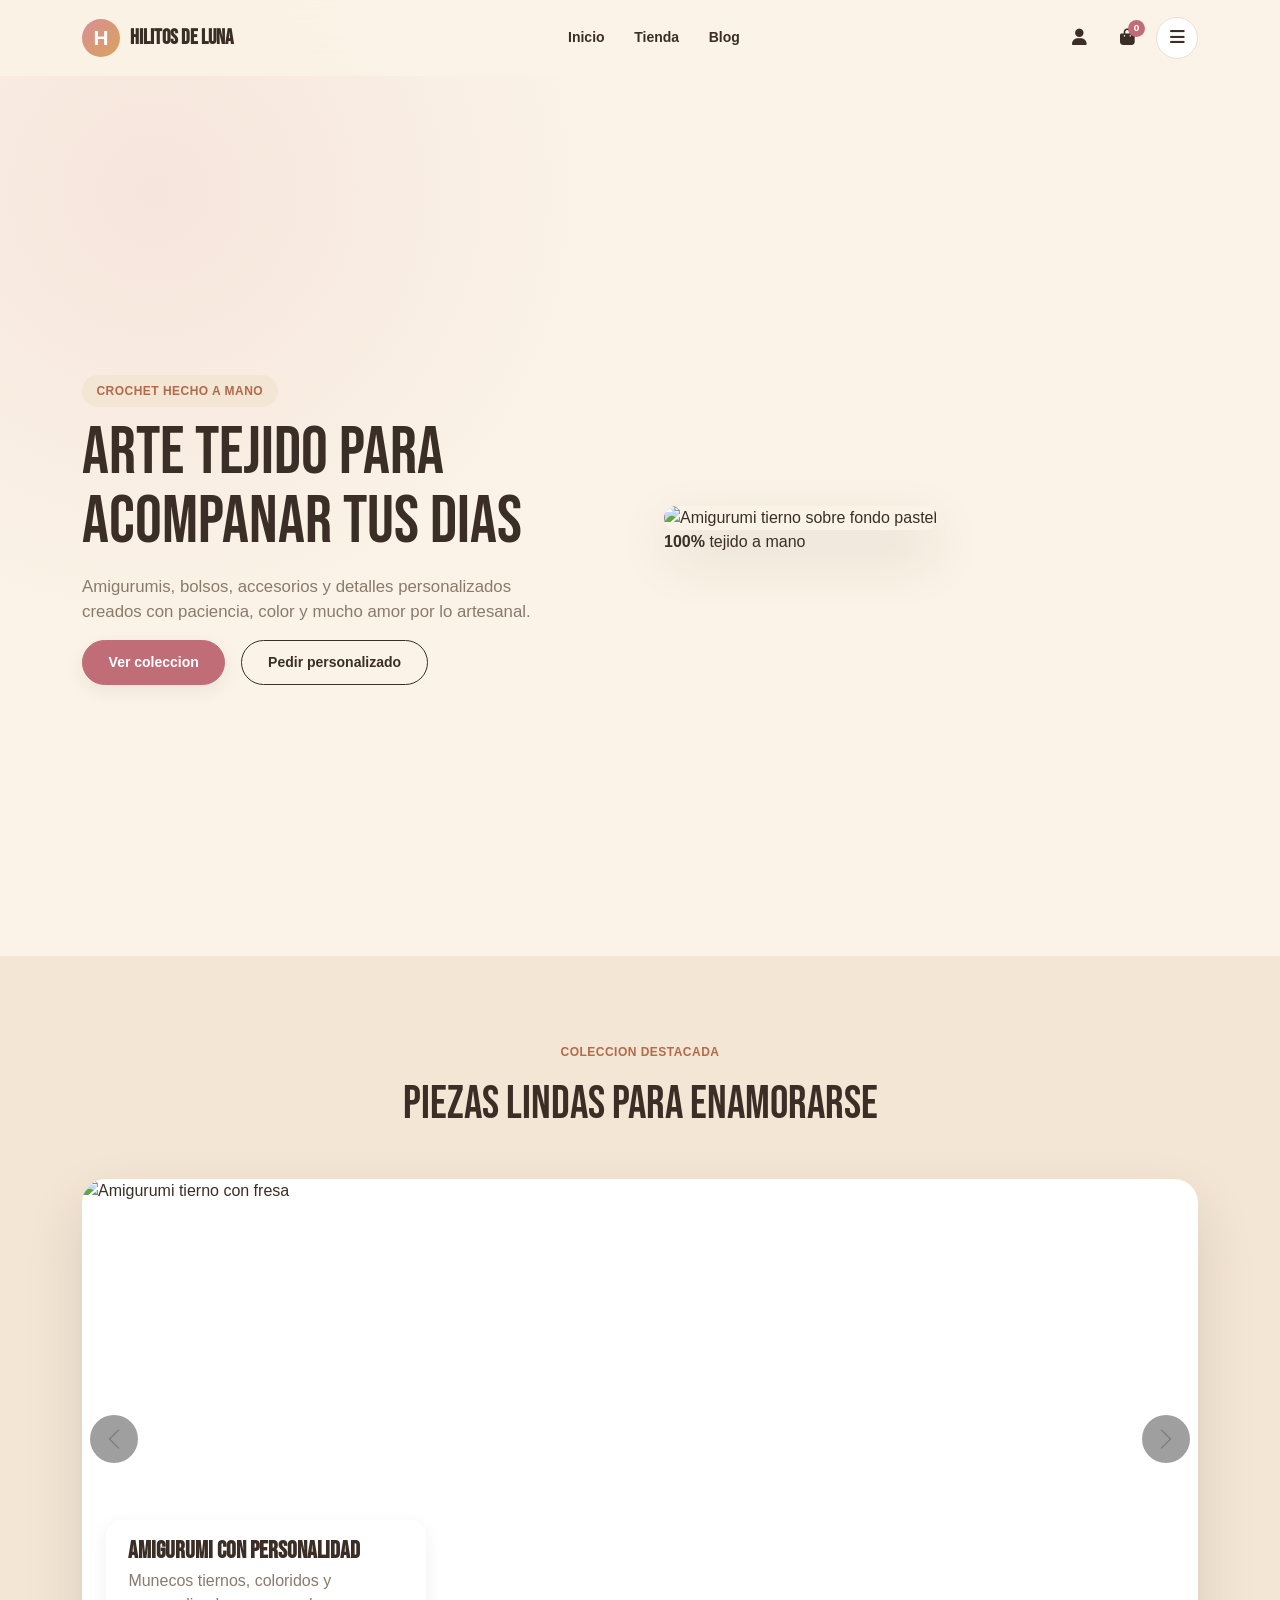
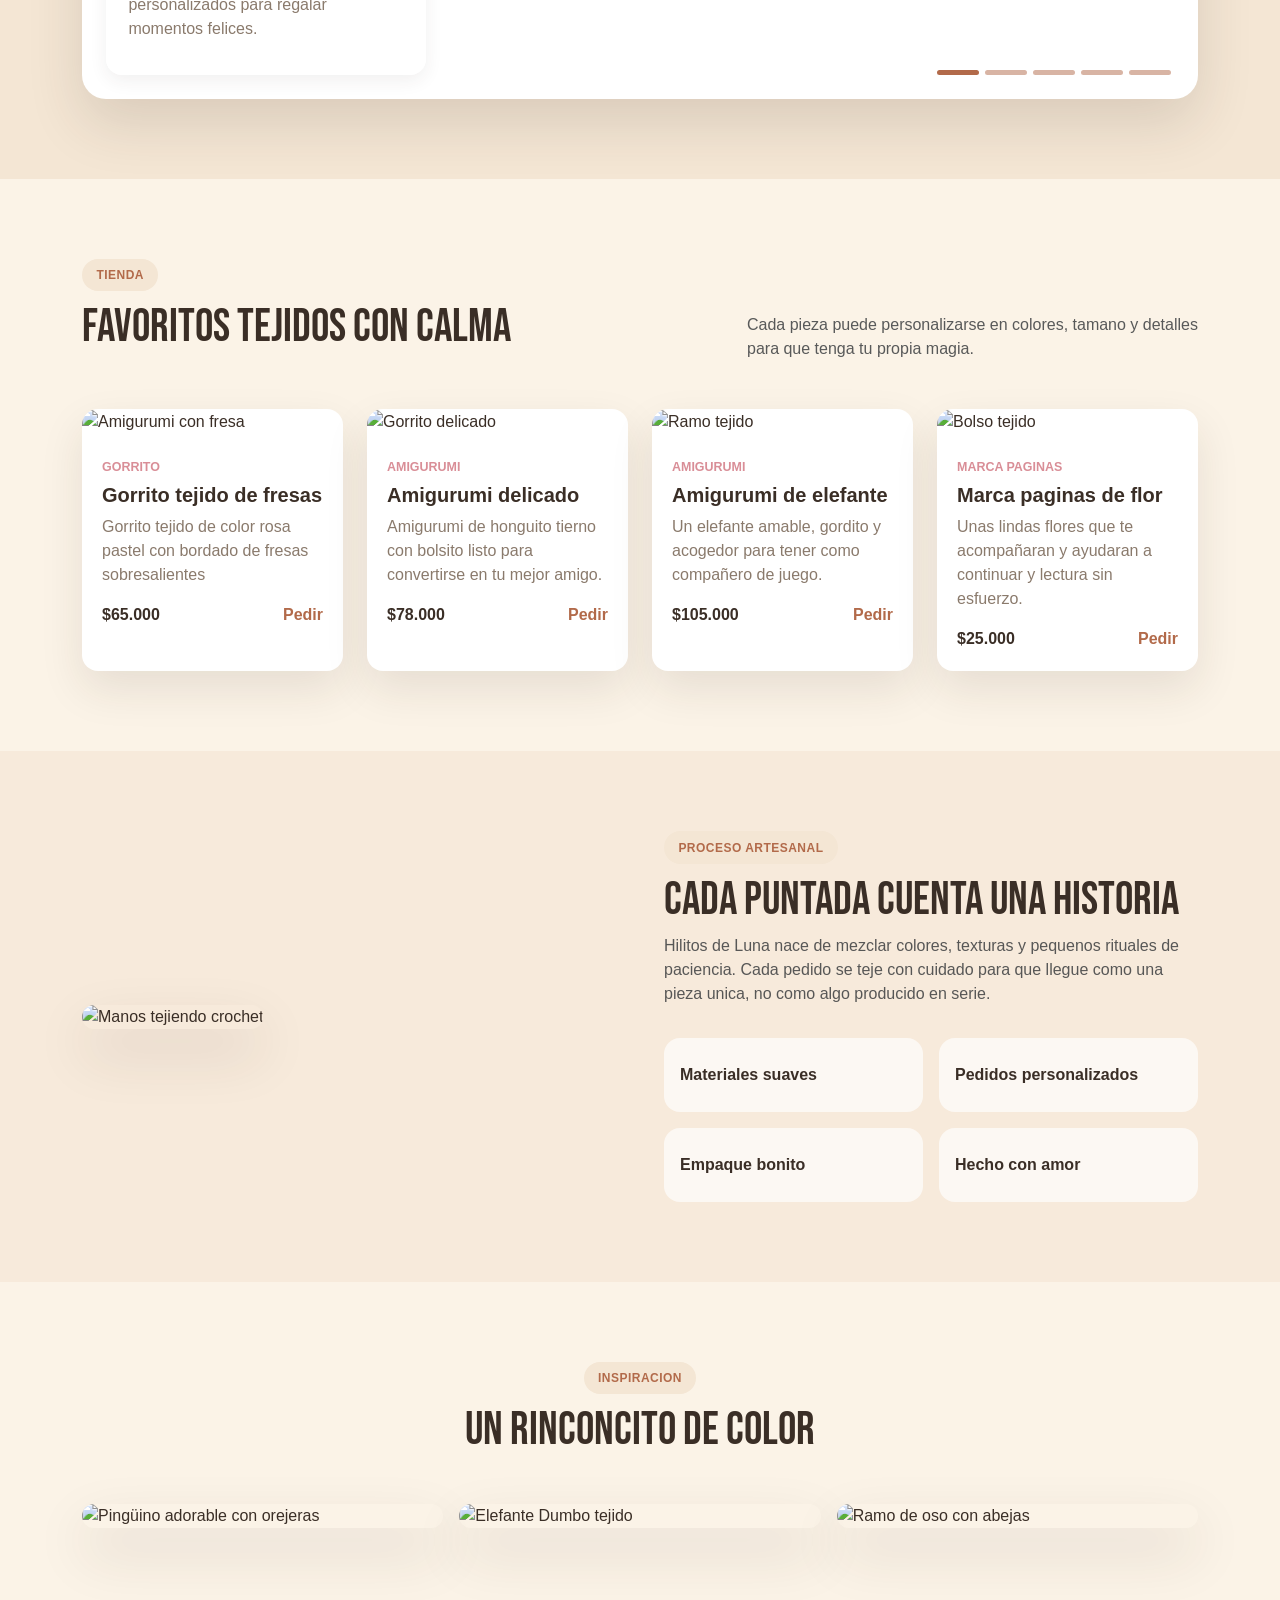
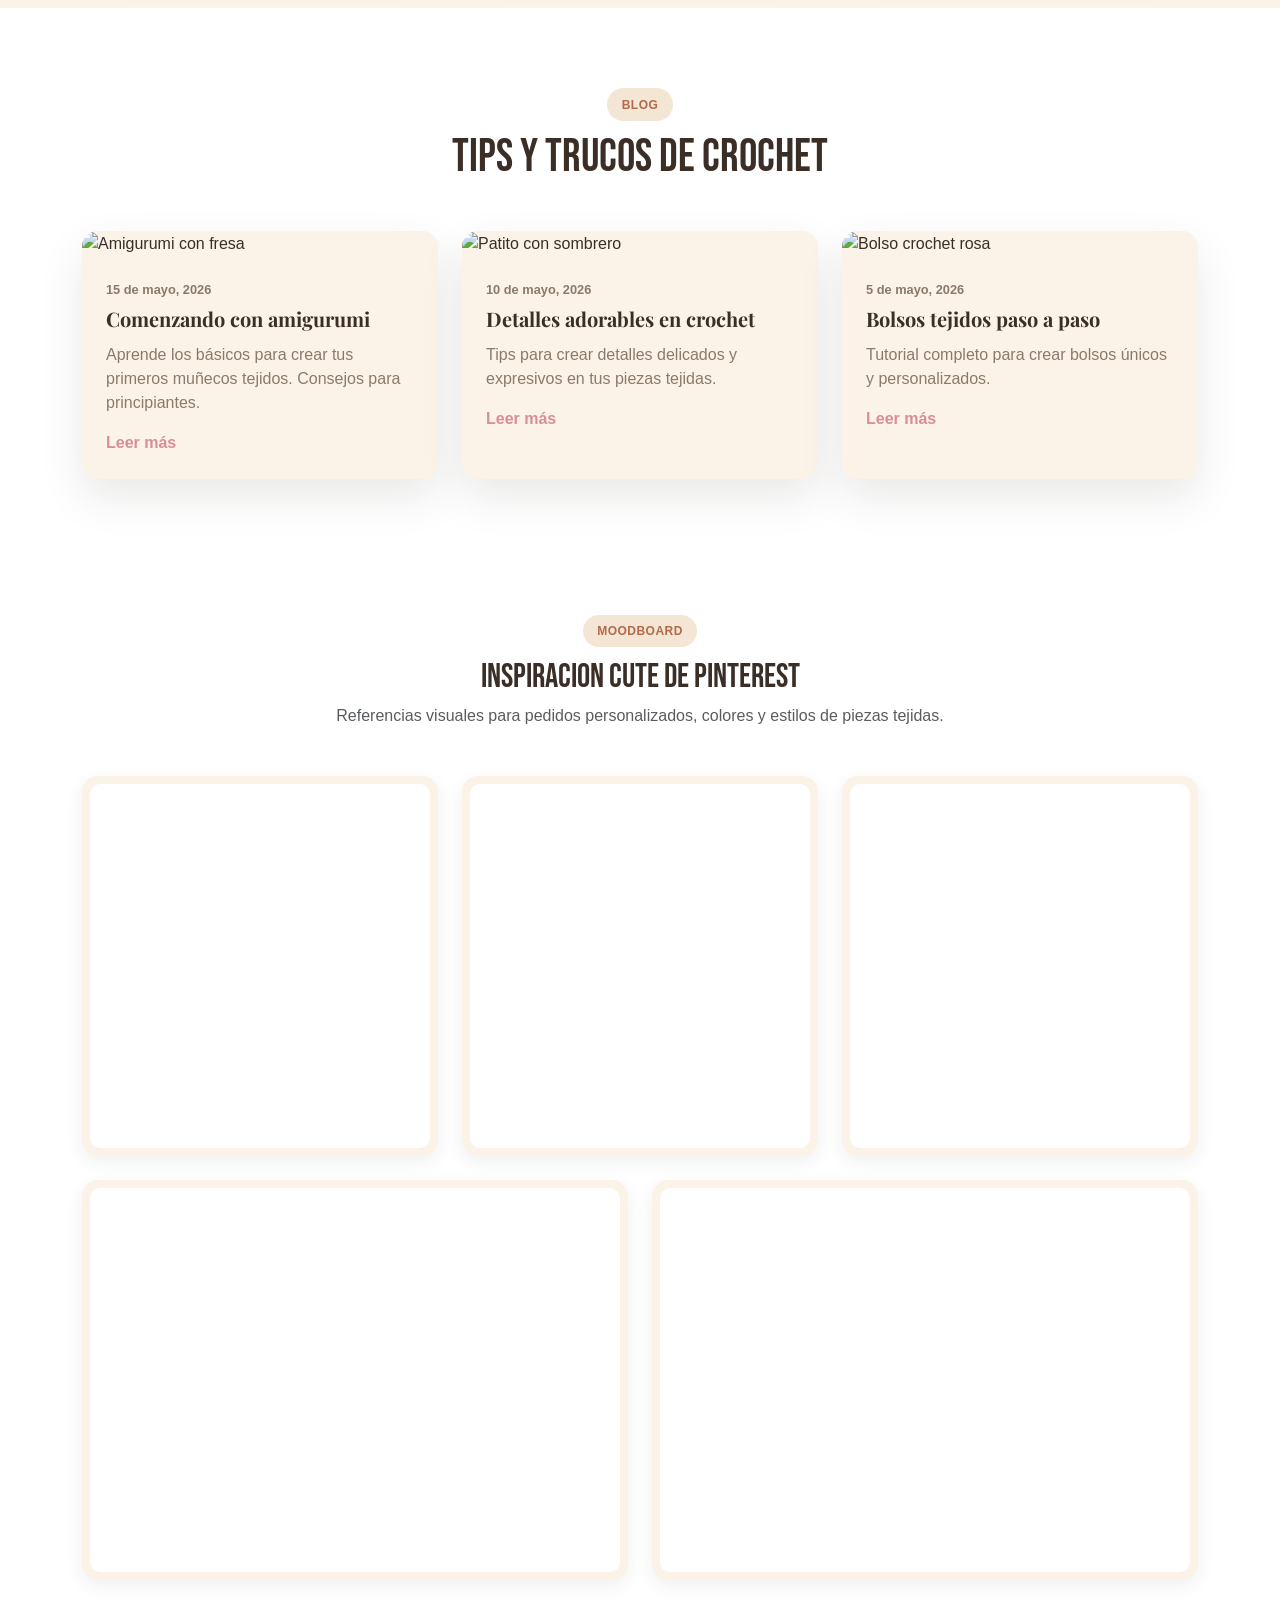
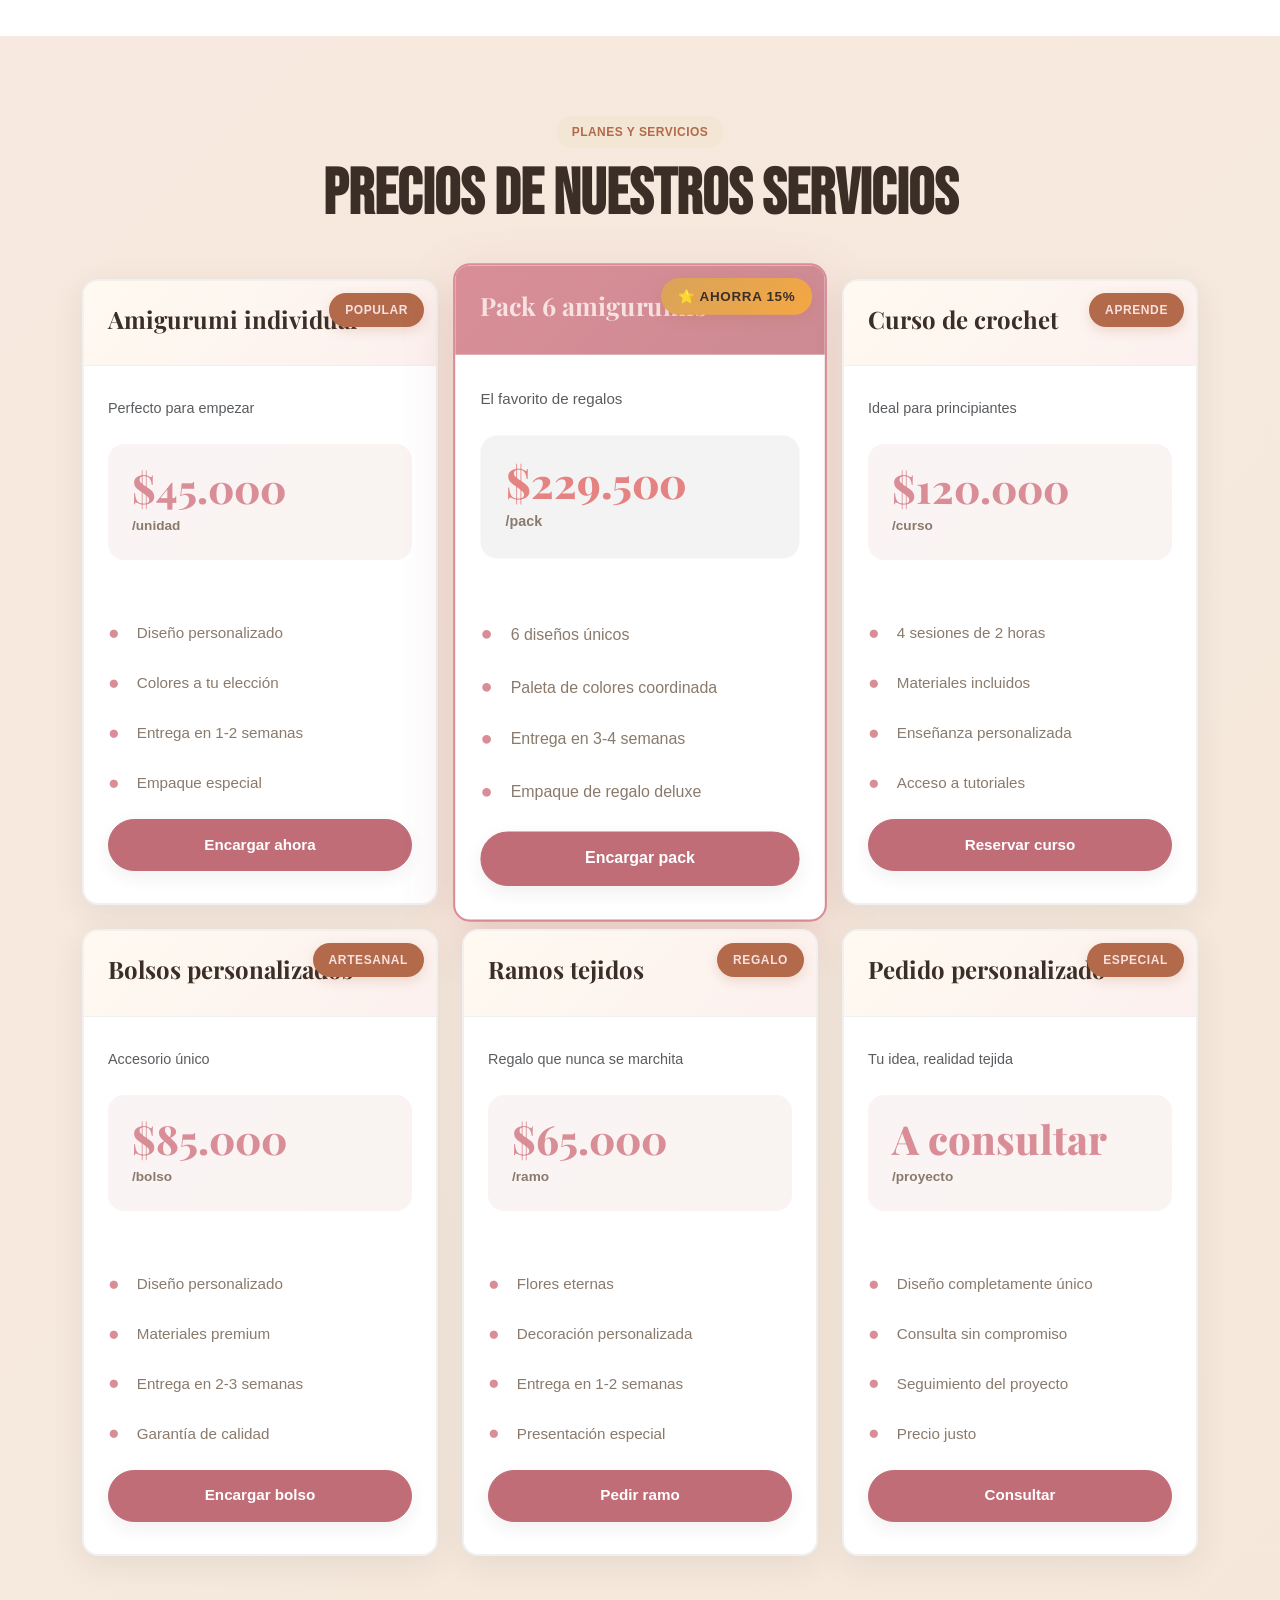
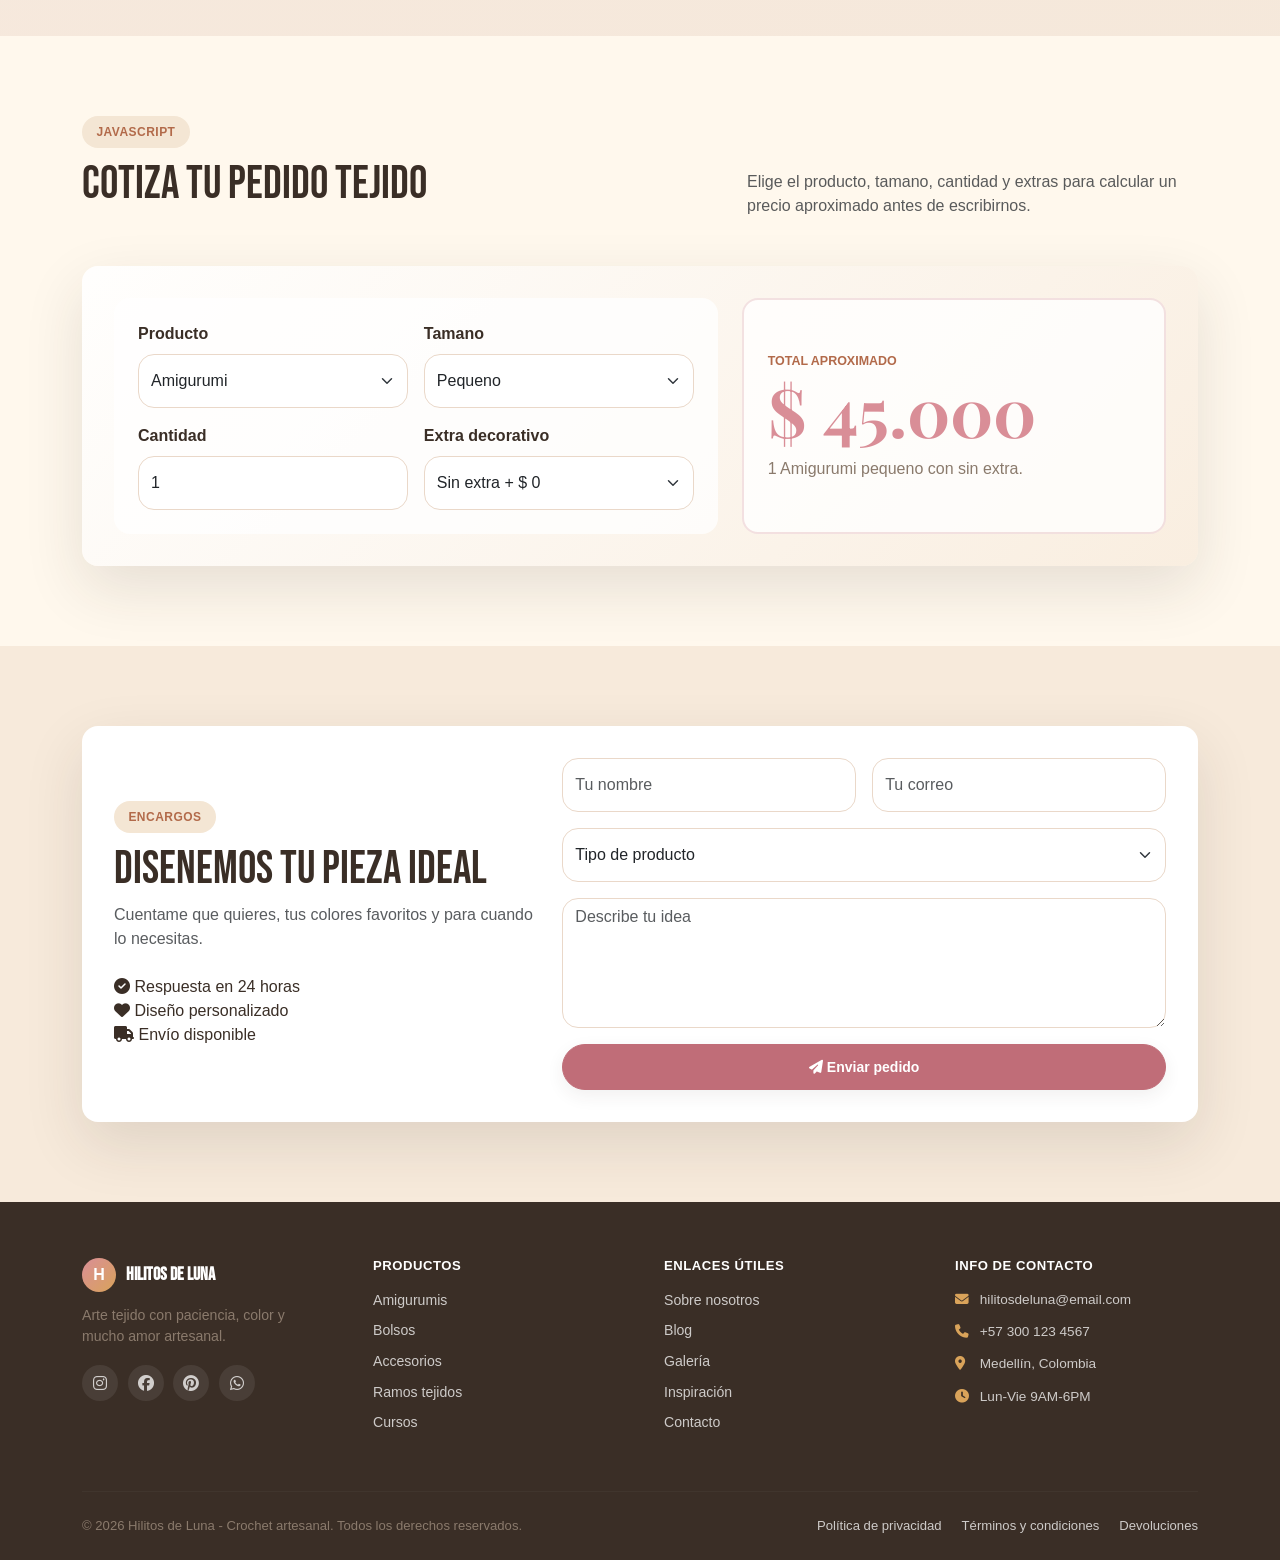
==== index.html @ 075056cb "Merge branch 'main' into lauv" ====
<!DOCTYPE html>
<html lang="es">

<head>
    <meta charset="UTF-8">
    <meta name="viewport" content="width=device-width, initial-scale=1.0">
    <title>Hilitos de Luna</title>
    <link rel="icon" type="image/svg+xml" href="favicon.svg">
    <link href="https://cdn.jsdelivr.net/npm/bootstrap@5.3.8/dist/css/bootstrap.min.css" rel="stylesheet">
    <link rel="preconnect" href="https://fonts.googleapis.com">
    <link rel="preconnect" href="https://fonts.gstatic.com" crossorigin>
    <link href="https://fonts.googleapis.com/css2?family=Playfair+Display:wght@700;800&family=Poppins:wght@400;500;600;700&display=swap" rel="stylesheet">
    <link rel="stylesheet" href="https://cdnjs.cloudflare.com/ajax/libs/font-awesome/6.4.0/css/all.min.css">
    <link rel="stylesheet" href="style/style.css">
    <link rel="preconnect" href="https://fonts.googleapis.com">
<link rel="preconnect" href="https://fonts.gstatic.com" crossorigin>
<link href="https://fonts.googleapis.com/css2?family=Bebas+Neue&family=Playfair+Display:ital,wght@0,400..900;1,400..900&display=swap" rel="stylesheet">
</head>

<body>
    <nav class="navbar navbar-expand-lg fixed-top">
        <div class="container d-flex align-items-center justify-content-between">
            <a class="navbar-brand" href="#inicio">
                <span class="brand-mark">H</span>
                <span>Hilitos de Luna</span>
            </a>

            <ul class="navbar-links d-none d-lg-flex list-unstyled mb-0">
                <li><a class="nav-link" href="#inicio">Inicio</a></li>
                <li><a class="nav-link" href="#productos">Tienda</a></li>
                <li><a class="nav-link" href="#blog">Blog</a></li>
            </ul>

            <div class="d-flex align-items-center gap-2">
                <div class="navbar-icons">
                    <a href="#contacto" class="icon-btn" aria-label="Mi cuenta">
                        <i class="fas fa-user" aria-hidden="true"></i>
                    </a>
                    <a href="#contacto" class="icon-btn" aria-label="Carrito de compras, 0 productos">
                        <i class="fas fa-shopping-bag" aria-hidden="true"></i>
                        <span class="cart-badge" id="carritoContador">0</span>
                    </a>
                </div>
                <button class="hamburger-btn" type="button" data-bs-toggle="offcanvas"
                    data-bs-target="#offcanvasMenu" aria-controls="offcanvasMenu"
                    aria-label="Abrir menu de navegacion">
                    <i class="fas fa-bars" aria-hidden="true"></i>
                </button>
            </div>
        </div>
    </nav>

    <div class="offcanvas offcanvas-end menu-offcanvas" tabindex="-1" id="offcanvasMenu"
        aria-labelledby="offcanvasMenuLabel">
        <div class="offcanvas-header">
            <span class="navbar-brand mb-0" id="offcanvasMenuLabel">
                <span class="brand-mark">H</span>
                <span>Hilitos de Luna</span>
            </span>
            <button type="button" class="btn-close" data-bs-dismiss="offcanvas" aria-label="Cerrar menu"></button>
        </div>
        <div class="offcanvas-body">
            <nav class="menu-group" aria-label="Tienda">
                <span class="menu-group-title">Tienda</span>
                <ul>
                    <li><a href="#productos" data-bs-dismiss="offcanvas">Productos</a></li>
                    <li><a href="#destacados" data-bs-dismiss="offcanvas">Destacados</a></li>
                    <li><a href="#precios" data-bs-dismiss="offcanvas">Precios</a></li>
                    <li><a href="#cotizador" data-bs-dismiss="offcanvas">Cotizador</a></li>
                </ul>
            </nav>
            <nav class="menu-group" aria-label="Nosotros">
                <span class="menu-group-title">Nosotros</span>
                <ul>
                    <li><a href="#historia" data-bs-dismiss="offcanvas">Historia</a></li>
                    <li><a href="#galeria" data-bs-dismiss="offcanvas">Galeria</a></li>
                </ul>
            </nav>
            <nav class="menu-group" aria-label="Inspiracion">
                <span class="menu-group-title">Inspiracion</span>
                <ul>
                    <li><a href="#blog" data-bs-dismiss="offcanvas">Blog</a></li>
                    <li><a href="#inspiracion" data-bs-dismiss="offcanvas">Pinterest</a></li>
                </ul>
            </nav>
            <nav class="menu-group" aria-label="Ayuda">
                <span class="menu-group-title">Ayuda</span>
                <ul>
                    <li><a href="#faq" data-bs-dismiss="offcanvas">FAQ</a></li>
                    <li><a href="#contacto" data-bs-dismiss="offcanvas">Contacto</a></li>
                </ul>
            </nav>
            <a href="#contacto" class="btn btn-shop w-100 menu-cta" data-bs-dismiss="offcanvas">Encargar mi pieza</a>
        </div>
    </div>

    <header id="inicio" class="hero">
        <div class="container">
            <div class="row align-items-center min-vh-100 g-5">
                <div class="col-lg-6">
                    <span class="section-label">Crochet hecho a mano</span>
                    <h1>Arte tejido para acompanar tus dias</h1>
                    <p class="lead">
                        Amigurumis, bolsos, accesorios y detalles personalizados creados con paciencia, color y mucho
                        amor por lo artesanal.
                    </p>
                    <div class="d-flex flex-column flex-sm-row gap-3">
                        <a href="#productos" class="btn btn-shop btn-lg">Ver coleccion</a>
                        <a href="#contacto" class="btn btn-outline-dark btn-lg">Pedir personalizado</a>
                    </div>
                </div>
                <div class="col-lg-6">
                    <div class="hero-art">
                        <img src="https://i.pinimg.com/736x/f7/35/6a/f7356aacecd5622cd0a7d2339c1b841a.jpg"
                            alt="Amigurumi tierno sobre fondo pastel" loading="lazy">
                        <div class="floating-note">
                            <strong>100%</strong>
                            <span>tejido a mano</span>
                        </div>
                    </div>
                </div>
            </div>
        </div>
    </header>

    <main>
        <section id="destacados" class="section-spacing featured-section">
            <div class="container">
                <div class="text-center mb-5">
                    <span class="section-label">Coleccion destacada</span>
                    <h2 class="section-title">Piezas lindas para enamorarse</h2>
                </div>

                <div id="carouselExampleDark" class="carousel carousel-dark slide crochet-carousel"
                    data-bs-ride="carousel">
                    <div class="carousel-indicators">
                        <button type="button" data-bs-target="#carouselExampleDark" data-bs-slide-to="0"
                            class="active" aria-current="true" aria-label="Slide 1"></button>
                        <button type="button" data-bs-target="#carouselExampleDark" data-bs-slide-to="1"
                            aria-label="Slide 2"></button>
                        <button type="button" data-bs-target="#carouselExampleDark" data-bs-slide-to="2"
                            aria-label="Slide 3"></button>
                        <button type="button" data-bs-target="#carouselExampleDark" data-bs-slide-to="3"
                            aria-label="Slide 4"></button>
                        <button type="button" data-bs-target="#carouselExampleDark" data-bs-slide-to="4"
                            aria-label="Slide 5"></button>
                    </div>

                    <div class="carousel-inner">
                        <div class="carousel-item active" data-bs-interval="10000">
                            <img src="https://i.pinimg.com/736x/0a/ae/f6/0aaef686f9bcc8b382236074e2072e4d.jpg"
                                class="d-block w-100" alt="Amigurumi tierno con fresa" loading="lazy">
                            <div class="carousel-caption">
                                <h5>Amigurumi con personalidad</h5>
                                <p>Munecos tiernos, coloridos y personalizados para regalar momentos felices.</p>
                            </div>
                        </div>

                        <div class="carousel-item" data-bs-interval="3500">
                            <img src="https://i.pinimg.com/736x/ae/dc/38/aedc38026abfcb55217f2ce4659a151e.jpg"
                                class="d-block w-100" alt="Patito amigurumi con sombrero" loading="lazy">
                            <div class="carousel-caption">
                                <h5>Patito con sombrero</h5>
                                <p>Detalles delicados para lectores que aman lo hecho a mano.</p>
                            </div>
                        </div>

                        <div class="carousel-item">
                            <img src="https://i.pinimg.com/736x/f2/e7/a0/f2e7a0e7ee207a5c05036db2881d1471.jpg"
                                class="d-block w-100" alt="Tortuga amigurumi con flores" loading="lazy">
                            <div class="carousel-caption">
                                <h5>Tortuga con flores</h5>
                                <p>Ramos tejidos, llenos de color, para regalar sin que se marchiten.</p>
                            </div>
                        </div>

                        <div class="carousel-item">
                            <img src="https://i.pinimg.com/736x/3a/41/34/3a41340a43afaaffd98daf97c2639217.jpg"
                                class="d-block w-100" alt="Amigurumi blanco con vestido rosa" loading="lazy">
                            <div class="carousel-caption">
                                <h5>Amigurumi elegante</h5>
                                <p>Piezas delicadas y sofisticadas para ocasiones especiales.</p>
                            </div>
                        </div>

                        <div class="carousel-item">
                            <img src="https://i.pinimg.com/736x/be/68/09/be68093c20e1df95900c7458e324ce70.jpg"
                                class="d-block w-100" alt="Bolso crochet rosa con botones" loading="lazy">
                            <div class="carousel-caption">
                                <h5>Bolso crochet rosa</h5>
                                <p>Accesorios lindos y funcionales para el día a día.</p>
                            </div>
                        </div>
                    </div>

                    <button class="carousel-control-prev" type="button" data-bs-target="#carouselExampleDark"
                        data-bs-slide="prev">
                        <span class="carousel-control-prev-icon" aria-hidden="true"></span>
                        <span class="visually-hidden">Anterior</span>
                    </button>
                    <button class="carousel-control-next" type="button" data-bs-target="#carouselExampleDark"
                        data-bs-slide="next">
                        <span class="carousel-control-next-icon" aria-hidden="true"></span>
                        <span class="visually-hidden">Siguiente</span>
                    </button>
                </div>
            </div>
        </section>

        <section id="productos" class="section-spacing">
            <div class="container">
                <div class="row justify-content-between align-items-end mb-5">
                    <div class="col-lg-6">
                        <span class="section-label">Tienda</span>
                        <h2 class="section-title">Favoritos tejidos con calma</h2>
                    </div>
                    <div class="col-lg-5">
                        <p class="text-muted mb-0">
                            Cada pieza puede personalizarse en colores, tamano y detalles para que tenga tu propia
                            magia.
                        </p>
                    </div>
                </div>

                <div class="row g-4">
                    <div class="col-md-6 col-lg-3">
                        <article class="product-card">
                            <img src="https://i.pinimg.com/736x/58/34/ff/5834ff784430e385153635e5f56345d6.jpg"
                                alt="Amigurumi con fresa" loading="lazy">
                            <div class="product-body">
                                <span>Gorrito</span>
                                <h3>Gorrito tejido de fresas</h3>
                                <p>Gorrito tejido de color rosa pastel con bordado de fresas sobresalientes</p>
                                <div class="product-footer">
                                    <strong>$65.000</strong>
                                    <a href="#contacto">Pedir</a>
                                </div>
                            </div>
                        </article>
                    </div>

                    <div class="col-md-6 col-lg-3">
                        <article class="product-card">
                            <img src="https://i.pinimg.com/736x/c1/d3/77/c1d377e44071f83be403e44bc3216c6d.jpg"
                                alt="Gorrito delicado" loading="lazy">
                            <div class="product-body">
                                <span>Amigurumi</span>
                                <h3>Amigurumi delicado</h3>
                                <p>Amigurumi de honguito tierno con bolsito listo para convertirse en tu mejor amigo.</p>
                                <div class="product-footer">
                                    <strong>$78.000</strong>
                                    <a href="#contacto">Pedir</a>
                                </div>
                            </div>
                        </article>
                    </div>

                    <div class="col-md-6 col-lg-3">
                        <article class="product-card">
                            <img src="https://i.pinimg.com/736x/98/db/08/98db08284b157ee6181bc31bd20df6ee.jpg"
                                alt="Ramo tejido" loading="lazy">
                            <div class="product-body">
                                <span>Amigurumi</span>
                                <h3>Amigurumi de elefante</h3>
                                <p>Un elefante amable, gordito y acogedor para tener como compañero de juego.</p>
                                <div class="product-footer">
                                    <strong>$105.000</strong>
                                    <a href="#contacto">Pedir</a>
                                </div>
                            </div>
                        </article>
                    </div>

                    <div class="col-md-6 col-lg-3">
                        <article class="product-card">
                            <img src="https://i.pinimg.com/736x/61/e7/d5/61e7d50427668b179009f056b9c8f829.jpg"
                                alt="Bolso tejido" loading="lazy">
                            <div class="product-body">
                                <span>Marca paginas</span>
                                <h3>Marca paginas de flor</h3>
                                <p>Unas lindas flores que te acompañaran y ayudaran a continuar y lectura sin esfuerzo.</p>
                                <div class="product-footer">
                                    <strong>$25.000</strong>
                                    <a href="#contacto">Pedir</a>
                                </div>
                            </div>
                        </article>
                    </div>
                </div>
            </div>
        </section>

        <section id="historia" class="section-spacing story-section">
            <div class="container">
                <div class="row align-items-center g-5">
                    <div class="col-lg-6">
                        <img class="story-img"
                            src="https://i.pinimg.com/736x/1f/cb/7f/1fcb7fc909a4a19154851539cffc72e8.jpg"
                            alt="Manos tejiendo crochet" loading="lazy">
                    </div>
                    <div class="col-lg-6">
                        <span class="section-label">Proceso artesanal</span>
                        <h2 class="section-title">Cada puntada cuenta una historia</h2>
                        <p class="text-muted">
                            Hilitos de Luna nace de mezclar colores, texturas y pequenos rituales de paciencia. Cada
                            pedido se teje con cuidado para que llegue como una pieza unica, no como algo producido en
                            serie.
                        </p>
                        <div class="row g-3 mt-3">
                            <div class="col-sm-6"><div class="mini-card">Materiales suaves</div></div>
                            <div class="col-sm-6"><div class="mini-card">Pedidos personalizados</div></div>
                            <div class="col-sm-6"><div class="mini-card">Empaque bonito</div></div>
                            <div class="col-sm-6"><div class="mini-card">Hecho con amor</div></div>
                        </div>
                    </div>
                </div>
            </div>
        </section>

        <section id="galeria" class="section-spacing gallery-section">
            <div class="container">
                <div class="text-center mb-5">
                    <span class="section-label">Inspiracion</span>
                    <h2 class="section-title">Un rinconcito de color</h2>
                </div>
                <div class="row g-3 gallery-grid">
                    <div class="col-md-4">
                        <img src="https://i.pinimg.com/736x/98/a6/fb/98a6fbebf8d3346cbfe093942dcd1379.jpg"
                            alt="Pingüino adorable con orejeras" loading="lazy">
                    </div>
                    <div class="col-md-4">
                        <img src="https://i.pinimg.com/736x/24/c3/84/24c3846b1b86a6a588d907ac70347dc3.jpg"
                            alt="Elefante Dumbo tejido" loading="lazy">
                    </div>
                    <div class="col-md-4">
                        <img src="https://i.pinimg.com/736x/0b/fb/18/0bfb18c98267ba2dae37a08fcc997523.jpg"
                            alt="Ramo de oso con abejas" loading="lazy">
                    </div>
                </div>
            </div>
        </section>

        <section id="blog" class="section-spacing blog-section">
            <div class="container">
                <div class="text-center mb-5">
                    <span class="section-label">Blog</span>
                    <h2 class="section-title">Tips y trucos de crochet</h2>
                </div>

                <div class="row g-4">
                    <div class="col-lg-4">
                        <article class="blog-card">
                            <img src="https://i.pinimg.com/736x/0a/ae/f6/0aaef686f9bcc8b382236074e2072e4d.jpg"
                                alt="Amigurumi con fresa" loading="lazy">
                            <div class="blog-body">
                                <span class="blog-date">15 de mayo, 2026</span>
                                <h3>Comenzando con amigurumi</h3>
                                <p>Aprende los básicos para crear tus primeros muñecos tejidos. Consejos para principiantes.</p>
                                <a href="#" class="read-more" data-title="Comenzando con amigurumi"
                                    data-date="15 de mayo, 2026"
                                    data-image="https://i.pinimg.com/736x/0a/ae/f6/0aaef686f9bcc8b382236074e2072e4d.jpg"
                                    data-summary="Aprende los básicos para crear tus primeros muñecos tejidos. Consejos para principiantes."
                                    data-content="Aprender a tejer amigurumis empieza por dominar la vuelta inicial, la tensión del hilo y la forma de los aumentos.||Con paciencia, los primeros muñecos salen con cuerpo redondo y detalles simples, pero muy expresivos.||A medida que practiques, podrás crear personajes con personalidad propia usando colores, accesorios y pequeñas variaciones de puntada.">Leer más</a>
                            </div>
                        </article>
                    </div>

                    <div class="col-lg-4">
                        <article class="blog-card">
                            <img src="https://i.pinimg.com/736x/ae/dc/38/aedc38026abfcb55217f2ce4659a151e.jpg"
                                alt="Patito con sombrero" loading="lazy">
                            <div class="blog-body">
                                <span class="blog-date">10 de mayo, 2026</span>
                                <h3>Detalles adorables en crochet</h3>
                                <p>Tips para crear detalles delicados y expresivos en tus piezas tejidas.</p>
                                <a href="#" class="read-more" data-title="Detalles adorables en crochet"
                                    data-date="10 de mayo, 2026"
                                    data-image="https://i.pinimg.com/736x/ae/dc/38/aedc38026abfcb55217f2ce4659a151e.jpg"
                                    data-summary="Tips para crear detalles delicados y expresivos en tus piezas tejidas."
                                    data-content="Los detalles marcan la diferencia en una pieza hecha a mano: ojos, sonrisas, lazos, sombreros y pequeñas flores pueden cambiar por completo la personalidad del trabajo.||Si quieres que tu muñeco se vea más expresivo, juega con las proporciones y usa cambios de color con intención.||Una forma sencilla de lograrlo es practicar la misma forma varias veces y experimentar con texturas en puntadas pequeñas.">Leer más</a>
                            </div>
                        </article>
                    </div>

                    <div class="col-lg-4">
                        <article class="blog-card">
                            <img src="https://i.pinimg.com/736x/be/68/09/be68093c20e1df95900c7458e324ce70.jpg"
                                alt="Bolso crochet rosa" loading="lazy">
                            <div class="blog-body">
                                <span class="blog-date">5 de mayo, 2026</span>
                                <h3>Bolsos tejidos paso a paso</h3>
                                <p>Tutorial completo para crear bolsos únicos y personalizados.</p>
                                <a href="#" class="read-more" data-title="Bolsos tejidos paso a paso"
                                    data-date="5 de mayo, 2026"
                                    data-image="https://i.pinimg.com/736x/be/68/09/be68093c20e1df95900c7458e324ce70.jpg"
                                    data-summary="Tutorial completo para crear bolsos únicos y personalizados."
                                    data-content="Para crear un bolso tejido bonito y resistente, comienza con una base firme y una cadena tamaño adecuado para la silueta que quieres lograr.||A medida que sigas la estructura, puedes añadir detalles como asas, botones o borde decorativo para darle más personalidad.||Un bolso hecho a mano luce mucho más especial cuando combina una paleta armónica con un cierre funcional y un acabado limpio.">Leer más</a>
                            </div>
                        </article>
                    </div>
                </div>
            </div>
        </section>

        <section id="inspiracion" class="section-spacing pinterest-section">
            <div class="container">
                <div class="row justify-content-center text-center mb-5">
                    <div class="col-lg-7">
                        <span class="section-label">Moodboard</span>
                        <h2 class="section-title">Inspiracion cute de Pinterest</h2>
                        <p class="text-muted mb-0">
                            Referencias visuales para pedidos personalizados, colores y estilos de piezas tejidas.
                        </p>
                    </div>
                </div>

                <div class="row g-4 pinterest-grid">
                    <div class="col-md-6 col-lg-4">
                        <div class="pin-card">
                            <iframe src="https://pin.it/c4Dpc5ZhY"
                                title="Inspiracion crochet 1" loading="lazy"></iframe>
                        </div>
                    </div>
                    <div class="col-md-6 col-lg-4">
                        <div class="pin-card">
                            <iframe src="https://assets.pinterest.com/ext/embed.html?id=1150880879798896541"
                                title="Inspiracion crochet 2" loading="lazy"></iframe>
                        </div>
                    </div>
                    <div class="col-md-6 col-lg-4">
                        <div class="pin-card">
                            <iframe src="https://assets.pinterest.com/ext/embed.html?id=4604438142425819264"
                                title="Inspiracion crochet 3" loading="lazy"></iframe>
                        </div>
                    </div>
                    <div class="col-md-6 col-lg-6">
                        <div class="pin-card pin-card-wide">
                            <iframe src="https://assets.pinterest.com/ext/embed.html?id=790944753350529896"
                                title="Inspiracion crochet 4" loading="lazy"></iframe>
                        </div>
                    </div>
                    <div class="col-md-6 col-lg-6">
                        <div class="pin-card pin-card-wide">
                            <iframe src="https://assets.pinterest.com/ext/embed.html?id=104427285106431776"
                                title="Inspiracion crochet 5" loading="lazy"></iframe>
                        </div>
                    </div>
                </div>
            </div>
        </section>

        <section id="precios" class="section-spacing pricing-section">
            <div class="container">
                <div class="text-center mb-5">
                    <span class="section-label">Planes y servicios</span>
                    <h2 class="section-title">Precios de nuestros servicios</h2>
                </div>

                <div class="row g-4">
                    <div class="col-md-6 col-lg-4">
                        <div class="pricing-card">
                            <div class="pricing-header">
                                <h3>Amigurumi individual</h3>
                                <span class="pricing-badge">Popular</span>
                            </div>
                            <div class="pricing-body">
                                <p class="text-muted">Perfecto para empezar</p>
                                <div class="price-display">
                                    <span class="price">$45.000</span>
                                    <span class="period">/unidad</span>
                                </div>
                                <ul class="pricing-features">
                                    <li>Diseño personalizado</li>
                                    <li>Colores a tu elección</li>
                                    <li>Entrega en 1-2 semanas</li>
                                    <li>Empaque especial</li>
                                </ul>
                                <a href="#contacto" class="btn btn-shop btn-sm w-100">Encargar ahora</a>
                            </div>
                        </div>
                    </div>

                    <div class="col-md-6 col-lg-4">
                        <div class="pricing-card featured">
                            <div class="pricing-header featured-header">
                                <h3>Pack 6 amigurumis</h3>
                                <span class="pricing-badge discount">⭐ Ahorra 15%</span>
                            </div>
                            <div class="pricing-body featured-body">
                                <p class="text-muted">El favorito de regalos</p>
                                <div class="price-display featured-price-display">
                                    <span class="price">$229.500</span>
                                    <span class="period">/pack</span>
                                </div>
                                <ul class="pricing-features">
                                    <li>6 diseños únicos</li>
                                    <li>Paleta de colores coordinada</li>
                                    <li>Entrega en 3-4 semanas</li>
                                    <li>Empaque de regalo deluxe</li>
                                </ul>
                                <a href="#contacto" class="btn btn-shop btn-sm w-100">Encargar pack</a>
                            </div>
                        </div>
                    </div>

                    <div class="col-md-6 col-lg-4">
                        <div class="pricing-card">
                            <div class="pricing-header">
                                <h3>Curso de crochet</h3>
                                <span class="pricing-badge">Aprende</span>
                            </div>
                            <div class="pricing-body">
                                <p class="text-muted">Ideal para principiantes</p>
                                <div class="price-display">
                                    <span class="price">$120.000</span>
                                    <span class="period">/curso</span>
                                </div>
                                <ul class="pricing-features">
                                    <li>4 sesiones de 2 horas</li>
                                    <li>Materiales incluidos</li>
                                    <li>Enseñanza personalizada</li>
                                    <li>Acceso a tutoriales</li>
                                </ul>
                                <a href="#contacto" class="btn btn-shop btn-sm w-100">Reservar curso</a>
                            </div>
                        </div>
                    </div>

                    <div class="col-md-6 col-lg-4">
                        <div class="pricing-card">
                            <div class="pricing-header">
                                <h3>Bolsos personalizados</h3>
                                <span class="pricing-badge">Artesanal</span>
                            </div>
                            <div class="pricing-body">
                                <p class="text-muted">Accesorio único</p>
                                <div class="price-display">
                                    <span class="price">$85.000</span>
                                    <span class="period">/bolso</span>
                                </div>
                                <ul class="pricing-features">
                                    <li>Diseño personalizado</li>
                                    <li>Materiales premium</li>
                                    <li>Entrega en 2-3 semanas</li>
                                    <li>Garantía de calidad</li>
                                </ul>
                                <a href="#contacto" class="btn btn-shop btn-sm w-100">Encargar bolso</a>
                            </div>
                        </div>
                    </div>

                    <div class="col-md-6 col-lg-4">
                        <div class="pricing-card">
                            <div class="pricing-header">
                                <h3>Ramos tejidos</h3>
                                <span class="pricing-badge">Regalo</span>
                            </div>
                            <div class="pricing-body">
                                <p class="text-muted">Regalo que nunca se marchita</p>
                                <div class="price-display">
                                    <span class="price">$65.000</span>
                                    <span class="period">/ramo</span>
                                </div>
                                <ul class="pricing-features">
                                    <li>Flores eternas</li>
                                    <li>Decoración personalizada</li>
                                    <li>Entrega en 1-2 semanas</li>
                                    <li>Presentación especial</li>
                                </ul>
                                <a href="#contacto" class="btn btn-shop btn-sm w-100">Pedir ramo</a>
                            </div>
                        </div>
                    </div>

                    <div class="col-md-6 col-lg-4">
                        <div class="pricing-card">
                            <div class="pricing-header">
                                <h3>Pedido personalizado</h3>
                                <span class="pricing-badge">Especial</span>
                            </div>
                            <div class="pricing-body">
                                <p class="text-muted">Tu idea, realidad tejida</p>
                                <div class="price-display">
                                    <span class="price">A consultar</span>
                                    <span class="period">/proyecto</span>
                                </div>
                                <ul class="pricing-features">
                                    <li>Diseño completamente único</li>
                                    <li>Consulta sin compromiso</li>
                                    <li>Seguimiento del proyecto</li>
                                    <li>Precio justo</li>
                                </ul>
                                <a href="#contacto" class="btn btn-shop btn-sm w-100">Consultar</a>
                            </div>
                        </div>
                    </div>
                </div>
            </div>
        </section>

        <section id="cotizador" class="section-spacing quote-section">
            <div class="container">
                <div class="row justify-content-between align-items-end mb-5">
                    <div class="col-lg-6">
                        <span class="section-label">JavaScript</span>
                        <h2 class="section-title">Cotiza tu pedido tejido</h2>
                    </div>
                    <div class="col-lg-5">
                        <p class="text-muted mb-0">
                            Elige el producto, tamano, cantidad y extras para calcular un precio aproximado antes de
                            escribirnos.
                        </p>
                    </div>
                </div>

                <div class="quote-panel">
                    <div class="row g-4 align-items-stretch">
                        <div class="col-lg-7">
                            <div class="quote-form">
                                <div class="row g-3">
                                    <div class="col-md-6">
                                        <label class="form-label" for="productoCotizado">Producto</label>
                                        <select class="form-select" id="productoCotizado"></select>
                                    </div>
                                    <div class="col-md-6">
                                        <label class="form-label" for="tamanoCotizado">Tamano</label>
                                        <select class="form-select" id="tamanoCotizado"></select>
                                    </div>
                                    <div class="col-md-6">
                                        <label class="form-label" for="cantidadCotizada">Cantidad</label>
                                        <input class="form-control" id="cantidadCotizada" type="number" min="1" max="12"
                                            value="1">
                                    </div>
                                    <div class="col-md-6">
                                        <label class="form-label" for="extraCotizado">Extra decorativo</label>
                                        <select class="form-select" id="extraCotizado"></select>
                                    </div>
                                </div>
                            </div>
                        </div>

                        <div class="col-lg-5">
                            <aside class="quote-result">
                                <span class="quote-kicker">Total aproximado</span>
                                <strong id="totalCotizado">$0</strong>
                                <p id="detalleCotizado">Selecciona las opciones para ver tu cotizacion.</p>
                            </aside>
                        </div>
                    </div>
                </div>
            </div>
        </section>

        <section id="contacto" class="section-spacing contact-section">
            <div class="container">
                <div class="contact-box">
                    <div class="row g-4 align-items-center">
                        <div class="col-lg-5">
                            <span class="section-label">Encargos</span>
                            <h2 class="section-title">Disenemos tu pieza ideal</h2>
                            <p class="text-muted mb-4">Cuentame que quieres, tus colores favoritos y para cuando lo necesitas.</p>
                            <div class="contact-benefits">
                                <div class="benefit-item">
                                    <i class="fas fa-check-circle"></i>
                                    <span>Respuesta en 24 horas</span>
                                </div>
                                <div class="benefit-item">
                                    <i class="fas fa-heart"></i>
                                    <span>Diseño personalizado</span>
                                </div>
                                <div class="benefit-item">
                                    <i class="fas fa-truck"></i>
                                    <span>Envío disponible</span>
                                </div>
                            </div>
                        </div>
                        <div class="col-lg-7">
                            <form class="contact-form">
                                <div class="row g-3">
                                    <div class="col-md-6">
                                        <div class="form-group">
                                            <input class="form-control" type="text" placeholder="Tu nombre" required>
                                        </div>
                                    </div>
                                    <div class="col-md-6">
                                        <div class="form-group">
                                            <input class="form-control" type="email" placeholder="Tu correo" required>
                                        </div>
                                    </div>
                                    <div class="col-12">
                                        <div class="form-group">
                                            <select class="form-select" required>
                                                <option selected>Tipo de producto</option>
                                                <option>Amigurumi</option>
                                                <option>Bolso</option>
                                                <option>Accesorio</option>
                                                <option>Pedido personalizado</option>
                                            </select>
                                        </div>
                                    </div>
                                    <div class="col-12">
                                        <div class="form-group">
                                            <textarea class="form-control" rows="4" placeholder="Describe tu idea" required></textarea>
                                        </div>
                                    </div>
                                    <div class="col-12">
                                        <button class="btn btn-shop btn-lg w-100" type="submit">
                                            <i class="fas fa-paper-plane"></i> Enviar pedido
                                        </button>
                                    </div>
                                </div>
                            </form>
                        </div>
                    </div>
                </div>
            </div>
        </section>
    </main>

    <footer class="footer">
        <div class="container">
            <div class="row g-5 pb-4">
                <div class="col-md-3">
                    <div class="footer-brand">
                        <span class="brand-mark-footer">H</span>
                        <h5>Hilitos de Luna</h5>
                    </div>
                    <p class="footer-description">Arte tejido con paciencia, color y mucho amor artesanal.</p>
                    <div class="footer-socials">
                        <a href="#" title="Instagram"><i class="fab fa-instagram"></i></a>
                        <a href="#" title="Facebook"><i class="fab fa-facebook"></i></a>
                        <a href="#" title="Pinterest"><i class="fab fa-pinterest"></i></a>
                        <a href="#" title="WhatsApp"><i class="fab fa-whatsapp"></i></a>
                    </div>
                </div>

                <div class="col-md-3">
                    <h6 class="footer-title">Productos</h6>
                    <ul class="footer-links">
                        <li><a href="#productos">Amigurumis</a></li>
                        <li><a href="#productos">Bolsos</a></li>
                        <li><a href="#productos">Accesorios</a></li>
                        <li><a href="#precios">Ramos tejidos</a></li>
                        <li><a href="#precios">Cursos</a></li>
                    </ul>
                </div>

                <div class="col-md-3">
                    <h6 class="footer-title">Enlaces útiles</h6>
                    <ul class="footer-links">
                        <li><a href="#historia">Sobre nosotros</a></li>
                        <li><a href="#blog">Blog</a></li>
                        <li><a href="#galeria">Galería</a></li>
                        <li><a href="#inspiracion">Inspiración</a></li>
                        <li><a href="#contacto">Contacto</a></li>
                    </ul>
                </div>

                <div class="col-md-3">
                    <h6 class="footer-title">Info de contacto</h6>
                    <ul class="footer-info">
                        <li><i class="fas fa-envelope"></i> hilitosdeluna@email.com</li>
                        <li><i class="fas fa-phone"></i> +57 300 123 4567</li>
                        <li><i class="fas fa-map-marker-alt"></i> Medellín, Colombia</li>
                        <li><i class="fas fa-clock"></i> Lun-Vie 9AM-6PM</li>
                    </ul>
                </div>
            </div>

            <hr class="footer-divider">

            <div class="footer-bottom d-flex flex-column flex-md-row justify-content-between align-items-center gap-3">
                <p class="mb-0">&copy; 2026 Hilitos de Luna - Crochet artesanal. Todos los derechos reservados.</p>
                <div class="footer-bottom-links">
                    <a href="#">Política de privacidad</a>
                    <a href="#">Términos y condiciones</a>
                    <a href="#">Devoluciones</a>
                </div>
            </div>
        </div>
    </footer>

    <div class="blog-modal-backdrop" id="blogModalBackdrop" aria-hidden="true">
        <div class="blog-modal" role="dialog" aria-modal="true" aria-labelledby="blogModalTitle">
            <button class="blog-modal-close" type="button" aria-label="Cerrar articulo">&times;</button>
            <img id="blogModalImage" class="blog-modal-image" src="" alt="Articulo completo del blog" loading="lazy">
            <div class="blog-modal-header">
                <span class="blog-date" id="blogModalDate"></span>
                <h3 id="blogModalTitle"></h3>
            </div>
            <p class="blog-modal-summary" id="blogModalSummary"></p>
            <div class="blog-modal-body" id="blogModalBody"></div>
        </div>
    </div>

    <script src="https://cdn.jsdelivr.net/npm/bootstrap@5.3.8/dist/js/bootstrap.bundle.min.js"></script>
    <script async defer src="https://assets.pinterest.com/js/pinit.js"></script>
    <script src="js/app.js"></script>
</body>

</html>
---- style/style.css ----
:root {
    /* Paleta principal — crema/beige de base, rosa como acento, terracota de contraste, dorado calido, blanco limpio */
    --cream: #fbf3e7;
    --cream-deep: #f4e6d4;
    --rose: #d98e97;
    --rose-deep: #c06d78;
    --clay: #b26a4a;
    --gold: #d9a35a;
    --ink: #3a2e26;
    --muted: #8a7a6c;
    --paper: #ffffff;
    --line: #eadfcf;

    /* Espaciado */
    --space-xs: .5rem;
    --space-sm: 1rem;
    --space-md: 1.75rem;
    --space-lg: 3rem;
    --space-xl: 5rem;

    /* Bordes y sombras — suaves, sin exceso */
    --radius-sm: 10px;
    --radius-md: 16px;
    --radius-lg: 24px;
    --shadow-sm: 0 6px 18px rgba(58, 46, 38, .07);
    --shadow-md: 0 14px 34px rgba(58, 46, 38, .10);
    --shadow-lg: 0 24px 56px rgba(58, 46, 38, .14);

    /* Tipografia */
    --font-display: "Bebas Neue", sans-serif;;
    --font-body: "Elms Sans", sans-serif;
    --fs-h1: clamp(2.6rem, 5.2vw, 4.4rem);
    --fs-h2: clamp(2rem, 3.6vw, 2.85rem);
    --fs-h3: 1.3rem;
    --fs-body: 1rem;
    --fs-small: .875rem;
    --fs-label: .75rem;
}

* {
    letter-spacing: 0;
}

html {
    scroll-behavior: smooth;
}

@media (prefers-reduced-motion: reduce) {
    html {
        scroll-behavior: auto;
    }

    * {
        animation-duration: .001ms !important;
        transition-duration: .001ms !important;
    }
}

:focus-visible {
    outline: 3px solid var(--clay);
    outline-offset: 3px;
}

body {
    overflow-x: hidden;
    background: var(--cream);
    color: var(--ink);
    font-family: var(--font-body);
    font-size: var(--fs-body);
}

h1,
h2,
h3.section-title,
.navbar-brand,
.hero h1 {
    font-family: var(--font-display);
}

h1 { font-size: var(--fs-h1); }
h2 { font-size: var(--fs-h2); }
h3 { font-size: var(--fs-h3); }

.text-muted,
.lead,
p {
    color: var(--muted);
}

/* ===== NAVBAR ===== */
.navbar {
    padding: .85rem 0;
    background: rgba(251, 243, 231, .9);
    backdrop-filter: blur(16px);
    border-bottom: 1px solid transparent;
    transition: box-shadow .3s ease, border-color .3s ease;
}

.navbar-brand {
    display: inline-flex;
    align-items: center;
    gap: .65rem;
    color: var(--ink);
    font-size: 1.3rem;
    font-weight: 800;
}

.brand-mark {
    display: grid;
    place-items: center;
    width: 38px;
    height: 38px;
    border-radius: 50%;
    background: linear-gradient(135deg, var(--rose), var(--gold));
    color: #fff;
    font-family: var(--font-body);
    font-weight: 800;
}

.navbar-links {
    display: flex;
    align-items: center;
    gap: 1.85rem;
}

.nav-link {
    padding: 0;
    color: var(--ink);
    font-size: var(--fs-small);
    font-weight: 600;
    position: relative;
}

.nav-link::after {
    content: "";
    position: absolute;
    left: 0;
    bottom: -4px;
    width: 0;
    height: 2px;
    background: var(--rose-deep);
    transition: width .25s ease;
}

.nav-link:hover,
.nav-link:focus-visible {
    color: var(--rose-deep);
}

.nav-link:hover::after,
.nav-link:focus-visible::after {
    width: 100%;
}

.navbar-icons {
    display: flex;
    align-items: center;
    gap: .35rem;
}

.icon-btn {
    position: relative;
    display: grid;
    place-items: center;
    width: 42px;
    height: 42px;
    border: 1px solid transparent;
    border-radius: 50%;
    background: transparent;
    color: var(--ink);
    font-size: 1.05rem;
    text-decoration: none;
    transition: background .2s ease, color .2s ease;
}

.icon-btn:hover,
.icon-btn:focus-visible {
    background: var(--cream-deep);
    color: var(--rose-deep);
}

.cart-badge {
    position: absolute;
    top: 2px;
    right: 2px;
    display: grid;
    place-items: center;
    min-width: 17px;
    height: 17px;
    padding: 0 3px;
    border-radius: 999px;
    background: var(--rose-deep);
    color: #fff;
    font-size: .62rem;
    font-weight: 800;
}

.hamburger-btn {
    display: grid;
    place-items: center;
    width: 42px;
    height: 42px;
    border: 1px solid var(--line);
    border-radius: 50%;
    background: var(--paper);
    color: var(--ink);
    font-size: 1.05rem;
    transition: background .2s ease, border-color .2s ease;
}

.hamburger-btn:hover,
.hamburger-btn:focus-visible {
    background: var(--cream-deep);
    border-color: var(--rose);
}

/* ===== OFFCANVAS MENU ===== */
.menu-offcanvas {
    width: min(380px, 88vw);
    background: var(--paper);
    border-left: 1px solid var(--line);
}

.menu-offcanvas .offcanvas-header {
    padding: 1.5rem 1.75rem 1rem;
    border-bottom: 1px solid var(--line);
}

.menu-offcanvas .offcanvas-body {
    padding: 1.5rem 1.75rem 2rem;
}

.menu-group {
    margin-bottom: 1.75rem;
}

.menu-group-title {
    display: block;
    margin-bottom: .65rem;
    color: var(--clay);
    font-size: .72rem;
    font-weight: 800;
    letter-spacing: .08em;
    text-transform: uppercase;
}

.menu-group ul {
    list-style: none;
    margin: 0;
    padding: 0;
}

.menu-group a {
    display: block;
    padding: .55rem 0;
    color: var(--ink);
    font-weight: 600;
    text-decoration: none;
    border-bottom: 1px solid var(--line);
}

.menu-group a:hover,
.menu-group a:focus-visible {
    color: var(--rose-deep);
}

.menu-cta {
    margin-top: .5rem;
}

/* ===== BOTONES ===== */
.btn {
    border-radius: 999px;
    padding: .7rem 1.6rem;
    font-size: var(--fs-small);
    font-weight: 700;
}

.btn-shop {
    background: var(--rose-deep);
    border-color: var(--rose-deep);
    color: #fff;
    box-shadow: var(--shadow-sm);
    transition: all .25s ease;
}

.btn-shop:hover {
    background: var(--clay);
    border-color: var(--clay);
    color: #fff;
    transform: translateY(-2px);
    box-shadow: var(--shadow-md);
}

.btn-outline-dark {
    border-radius: 999px;
    border-color: var(--ink);
    color: var(--ink);
}

.btn-outline-dark:hover {
    background: var(--ink);
    border-color: var(--ink);
    color: #fff;
}

.hero {
    position: relative;
    padding-top: 6.5rem;
    background:
        radial-gradient(circle at 12% 20%, rgba(217, 142, 151, .14), transparent 32%),
        var(--cream);
}

.hero h1 {
    max-width: 620px;
    font-size: var(--fs-h1);
    line-height: 1.04;
    color: var(--ink);
}

.hero .lead {
    max-width: 480px;
    margin-top: 1rem;
    font-size: 1.05rem;
    color: var(--muted);
}

.hero-actions {
    margin-top: 2rem;
}

.hero-art {
    position: relative;
}

.hero-art img,
.story-img,
.gallery-grid img {
    width: 100%;
    border-radius: var(--radius-md);
    object-fit: cover;
    box-shadow: var(--shadow-lg);
}

.hero-art img {
    height: 560px;
}

.trust-badge {
    display: inline-flex;
    align-items: center;
    gap: .6rem;
    margin-top: 1.5rem;
    padding: .55rem 1.1rem .55rem .55rem;
    border-radius: 999px;
    background: var(--paper);
    box-shadow: var(--shadow-sm);
}

.trust-badge .badge-icon {
    display: grid;
    place-items: center;
    width: 34px;
    height: 34px;
    border-radius: 50%;
    background: var(--rose);
    color: #fff;
    font-size: .8rem;
    font-weight: 800;
}

.trust-badge span {
    color: var(--ink);
    font-size: .8rem;
    font-weight: 700;
}

/* ===== FRANJA DE BENEFICIOS ===== */
.benefits-strip {
    padding: 1.75rem 0;
    background: var(--paper);
    border-bottom: 1px solid var(--line);
}

.benefits-strip .row {
    row-gap: 1rem;
}

.benefit-chip {
    display: flex;
    align-items: center;
    justify-content: center;
    gap: .6rem;
}

.benefit-chip i {
    color: var(--rose-deep);
    font-size: 1.05rem;
}

.benefit-chip span {
    color: var(--ink);
    font-size: .85rem;
    font-weight: 600;
}

.section-spacing {
    padding: var(--space-xl) 0;
}

.section-label {
    display: inline-flex;
    margin-bottom: .75rem;
    padding: .45rem .9rem;
    border-radius: 999px;
    background: var(--cream-deep);
    color: var(--clay);
    font-size: var(--fs-label);
    font-weight: 800;
    letter-spacing: .04em;
    text-transform: uppercase;
}

.section-title {
    font-size: var(--fs-h2);
    line-height: 1.1;
    color: var(--ink);
}

.product-card {
    overflow: hidden;
    height: 100%;
    border-radius: var(--radius-md);
    background: var(--paper);
    box-shadow: 0 18px 44px rgba(51, 40, 34, .1);
    transition: transform .25s ease, box-shadow .25s ease;
}

.featured-section {
    background: var(--cream-deep);
}

.crochet-carousel {
    overflow: hidden;
    border-radius: var(--radius-lg);
    background: #fff;
    box-shadow: var(--shadow-lg);
}

.crochet-carousel .carousel-item {
    position: relative;
}

.crochet-carousel img {
    height: 520px;
    object-fit: cover;
    object-position: center;
}

.crochet-carousel .carousel-item:nth-child(2) img {
    object-position: center 62%;
}

.crochet-carousel .carousel-item:nth-child(3) img {
    object-position: center 58%;
}

.crochet-carousel .carousel-caption {
    right: auto;
    bottom: 1.5rem;
    left: 1.5rem;
    z-index: 2;
    max-width: 320px;
    padding: 1.1rem 1.4rem;
    border-radius: var(--radius-md);
    background: rgba(255, 255, 255, .92);
    box-shadow: var(--shadow-sm);
    text-align: left;
}

.carousel-eyebrow {
    display: block;
    margin-bottom: .3rem;
    color: var(--clay);
    font-size: .68rem;
    font-weight: 800;
    letter-spacing: .06em;
    text-transform: uppercase;
}

.crochet-carousel .carousel-caption h5 {
    margin-bottom: .3rem;
    color: var(--ink);
    font-family: var(--font-display);
    font-size: 1.5rem;
    font-weight: 700;
    line-height: 1.1;
}

.carousel-price-row {
    display: flex;
    align-items: center;
    justify-content: space-between;
    gap: .75rem;
    margin-top: .6rem;
}

.carousel-price-row strong {
    color: var(--rose-deep);
    font-family: var(--font-display);
    font-size: 1.2rem;
}

.carousel-price-row a {
    color: var(--clay);
    font-size: .78rem;
    font-weight: 800;
    text-decoration: none;
    white-space: nowrap;
}

.carousel-price-row a:hover {
    text-decoration: underline;
}

.crochet-carousel .carousel-indicators {
    right: 1.5rem;
    bottom: 1.5rem;
    left: auto;
    justify-content: flex-end;
    margin: 0;
}

.crochet-carousel .carousel-indicators [data-bs-target] {
    width: 42px;
    height: 5px;
    border: 0;
    border-radius: 999px;
    background-color: var(--clay);
}

.crochet-carousel .carousel-control-prev,
.crochet-carousel .carousel-control-next {
    width: 4rem;
}

.crochet-carousel .carousel-control-prev-icon,
.crochet-carousel .carousel-control-next-icon {
    width: 3rem;
    height: 3rem;
    border-radius: 50%;
    background-size: 50%;
    background-color: rgba(255, 255, 255, .75);
}

.product-card:hover {
    transform: translateY(-8px);
    box-shadow: 0 26px 60px rgba(51, 40, 34, .16);
}

.product-card img {
    width: 100%;
    height: 260px;
    object-fit: cover;
    object-position: center;
}

.row > .col-md-6:nth-child(2) .product-card img {
    object-position: center 42%;
}

.product-body {
    padding: 1.25rem;
}

.product-body span {
    color: var(--rose);
    font-size: .78rem;
    font-weight: 800;
    text-transform: uppercase;
}

.product-body h3 {
    margin-top: .35rem;
    font-size: 1.25rem;
    font-weight: 800;
}

.product-body p {
    color: var(--muted);
}

.product-footer {
    display: flex;
    align-items: center;
    justify-content: space-between;
    gap: 1rem;
}

.product-footer a {
    color: var(--clay);
    font-weight: 800;
    text-decoration: none;
}

.story-section {
    background: #f7eadb;
}

.story-img {
    height: 560px;
}

.mini-card {
    min-height: 74px;
    display: flex;
    align-items: center;
    padding: 1rem;
    border-radius: var(--radius-md);
    background: rgba(255, 255, 255, .68);
    color: var(--ink);
    font-weight: 700;
}

.gallery-section {
    background: var(--cream);
}

.gallery-grid {
    --bs-gutter-x: 1rem;
}

.gallery-grid .gallery-item {
    overflow: hidden;
    border-radius: var(--radius-md);
    box-shadow: var(--shadow-sm);
}

.gallery-grid button.gallery-item {
    display: block;
    width: 100%;
    padding: 0;
    border: 0;
    background: none;
    cursor: zoom-in;
}

.gallery-grid img {
    display: block;
    width: 100%;
    height: 100%;
    object-fit: cover;
    transition: transform .4s ease;
}

.gallery-grid button.gallery-item:hover img,
.gallery-grid button.gallery-item:focus-visible img {
    transform: scale(1.05);
}

.gallery-tall { height: 460px; }
.gallery-short { height: 220px; }
.gallery-mid { height: 340px; }

.pinterest-section {
    padding: 3.5rem 0;
    background: var(--paper);
}

.pinterest-section .section-title {
    font-size: clamp(1.6rem, 2.6vw, 2.1rem);
}

.pin-card {
    overflow: hidden;
    height: 380px;
    padding: .5rem;
    border-radius: var(--radius-md);
    background: var(--cream);
    box-shadow: var(--shadow-sm);
}

.pin-card iframe {
    width: 100%;
    height: 100%;
    border: 0;
    border-radius: var(--radius-sm);
    background: #fff;
}

.pin-card-wide {
    height: 400px;
}

/* ===== LIGHTBOX ===== */
.gallery-lightbox .modal-content {
    overflow: hidden;
    border: 0;
    border-radius: var(--radius-md);
    background: transparent;
}

.gallery-lightbox .btn-close {
    position: absolute;
    top: .75rem;
    right: .75rem;
    z-index: 2;
    padding: .6rem;
    border-radius: 50%;
    background: rgba(255, 255, 255, .9);
    opacity: 1;
}

.gallery-lightbox img {
    width: 100%;
    max-height: 85vh;
    object-fit: contain;
    background: var(--ink);
}

/* ===== FAQ ===== */
.faq-section {
    background: var(--cream-deep);
}

.faq-accordion .accordion-item {
    margin-bottom: .75rem;
    border: 1px solid var(--line);
    border-radius: var(--radius-sm) !important;
    overflow: hidden;
    background: var(--paper);
}

.faq-accordion .accordion-button {
    padding: 1.1rem 1.3rem;
    color: var(--ink);
    font-weight: 700;
    background: var(--paper);
}

.faq-accordion .accordion-button:not(.collapsed) {
    color: var(--rose-deep);
    background: var(--cream);
    box-shadow: none;
}

.faq-accordion .accordion-button:focus {
    box-shadow: 0 0 0 .2rem rgba(192, 109, 120, .18);
}

.faq-accordion .accordion-body {
    padding: 0 1.3rem 1.2rem;
    color: var(--muted);
}

.contact-section {
    background: #f7eadb;
}

.quote-section {
    background: #fff8ed;
}

.quote-panel {
    padding: 2rem;
    border-radius: var(--radius-md);
    background:
        linear-gradient(135deg, rgba(255, 255, 255, .9), rgba(247, 234, 219, .72));
    box-shadow: 0 22px 60px rgba(51, 40, 34, .12);
}

.quote-form,
.quote-result {
    height: 100%;
    padding: 1.5rem;
    border-radius: var(--radius-md);
    background: rgba(255, 255, 255, .78);
}

.quote-form .form-label {
    color: var(--ink);
    font-weight: 700;
}

.quote-result {
    display: flex;
    flex-direction: column;
    justify-content: center;
    border: 2px solid rgba(192, 109, 120, .2);
}

.quote-kicker {
    color: var(--clay);
    font-size: .78rem;
    font-weight: 800;
    text-transform: uppercase;
}

.quote-result strong {
    display: block;
    margin: .4rem 0 .75rem;
    color: var(--rose);
    font-family: 'Playfair Display', serif;
    font-size: clamp(2.4rem, 6vw, 4.2rem);
    line-height: 1;
}

.quote-result p {
    margin: 0;
    color: var(--muted);
    font-weight: 500;
}

.contact-box {
    padding: 2rem;
    border-radius: var(--radius-md);
    background: var(--paper);
    box-shadow: 0 22px 60px rgba(51, 40, 34, .12);
}

.form-control,
.form-select {
    min-height: 54px;
    border-radius: var(--radius-md);
    border-color: #ead8c9;
}

.form-control:focus,
.form-select:focus {
    border-color: var(--rose);
    box-shadow: 0 0 0 .25rem rgba(192, 109, 120, .14);
}

textarea.form-control {
    min-height: 130px;
}

.footer {
    padding: 3.5rem 0 1.5rem;
    background: var(--ink);
    color: rgba(255, 255, 255, .75);
}

.footer a {
    color: rgba(255, 255, 255, .75);
    text-decoration: none;
}

.footer a:hover,
.footer a:focus-visible {
    color: var(--gold);
}

.footer-brand {
    display: flex;
    align-items: center;
    gap: .6rem;
    margin-bottom: .85rem;
}

.brand-mark-footer {
    display: grid;
    place-items: center;
    width: 34px;
    height: 34px;
    border-radius: 50%;
    background: linear-gradient(135deg, var(--rose), var(--gold));
    color: #fff;
    font-weight: 800;
}

.footer-brand h5 {
    margin: 0;
    color: #fff;
    font-family: var(--font-display);
    font-size: 1.15rem;
    font-weight: 800;
}

.footer-description {
    max-width: 240px;
    margin-bottom: 1.1rem;
    font-size: .88rem;
}

.footer-socials {
    display: flex;
    gap: .6rem;
}

.footer-socials a {
    display: grid;
    place-items: center;
    width: 36px;
    height: 36px;
    border-radius: 50%;
    background: rgba(255, 255, 255, .08);
}

.footer-socials a:hover,
.footer-socials a:focus-visible {
    background: var(--rose-deep);
    color: #fff;
}

.footer-title {
    margin-bottom: 1rem;
    color: #fff;
    font-size: .82rem;
    font-weight: 800;
    letter-spacing: .04em;
    text-transform: uppercase;
}

.footer-links,
.footer-info {
    list-style: none;
    margin: 0;
    padding: 0;
}

.footer-links li {
    margin-bottom: .6rem;
    font-size: .88rem;
}

.footer-info li {
    display: flex;
    align-items: flex-start;
    gap: .55rem;
    margin-bottom: .75rem;
    font-size: .85rem;
}

.footer-info i {
    margin-top: .2rem;
    color: var(--gold);
    width: 1rem;
}

.footer-divider {
    margin: 1.5rem 0;
    border-color: rgba(255, 255, 255, .12);
}

.footer-bottom {
    font-size: .82rem;
}

.footer-bottom-links {
    display: flex;
    gap: 1.25rem;
}

.footer-bottom-links a {
    font-size: .82rem;
}

@media (max-width: 767.98px) {
    .navbar {
        padding: .65rem 0;
    }

    .navbar-links {
        display: none;
    }

    .hero {
        padding-top: 5.5rem;
        text-align: center;
    }

    .hero .row {
        min-height: auto !important;
        padding-bottom: 3rem;
    }

    .hero .lead {
        margin-left: auto;
        margin-right: auto;
    }

    .hero-actions {
        align-items: center;
    }

    .hero .btn {
        width: 100%;
    }

    .hero-art img {
        height: 380px;
    }

    .trust-badge {
        margin-left: auto;
        margin-right: auto;
    }

    .section-spacing {
        padding: 3.25rem 0;
    }

    .crochet-carousel img {
        height: 420px;
    }

    .crochet-carousel .carousel-caption {
        right: .75rem;
        bottom: 3.25rem;
        left: .75rem;
        max-width: none;
        padding: .9rem 1.1rem;
        text-align: left;
    }

    .crochet-carousel .carousel-caption h5 {
        font-size: 1.25rem;
    }

    .crochet-carousel .carousel-indicators {
        right: 0;
        left: 0;
        bottom: .75rem;
        justify-content: center;
    }

    .crochet-carousel .carousel-control-prev,
    .crochet-carousel .carousel-control-next {
        width: 3rem;
    }

    .story-img {
        height: 320px;
    }

    .gallery-tall { height: 300px; }
    .gallery-short { height: 200px; }
    .gallery-mid { height: 240px; }

    .pin-card,
    .pin-card-wide {
        height: 320px;
    }

    .quote-panel,
    .quote-form,
    .quote-result {
        padding: 1.25rem;
    }

    .contact-box {
        padding: 1.25rem;
    }
}

.blog-section {
    background: var(--paper);
}

.blog-card {
    overflow: hidden;
    height: 100%;
    border-radius: var(--radius-md);
    background: var(--cream);
    box-shadow: 0 18px 44px rgba(51, 40, 34, .1);
    transition: transform .25s ease, box-shadow .25s ease;
}

.blog-card:hover {
    transform: translateY(-4px);
    box-shadow: 0 24px 68px rgba(51, 40, 34, .16);
}

.blog-card img {
    width: 100%;
    height: 200px;
    object-fit: cover;
}

.blog-body {
    padding: 1.5rem;
}

.blog-date {
    display: block;
    margin-bottom: .5rem;
    color: var(--muted);
    font-size: .8rem;
    font-weight: 600;
}

.blog-body h3 {
    margin-bottom: .75rem;
    color: var(--ink);
    font-family: 'Playfair Display', serif;
    font-size: 1.25rem;
    font-weight: 700;
}

.blog-body p {
    margin-bottom: 1rem;
    color: var(--muted);
    line-height: 1.5;
}

.read-more {
    color: var(--rose);
    font-weight: 600;
    text-decoration: none;
    transition: all .3s ease;
    cursor: pointer;
}

.read-more:hover {
    text-decoration: underline;
    color: var(--clay);
}

body.modal-open {
    overflow: hidden;
}

.blog-modal-backdrop {
    position: fixed;
    inset: 0;
    z-index: 2000;
    display: flex;
    align-items: center;
    justify-content: center;
    padding: 1.5rem;
    background: rgba(58, 46, 38, 0.58);
    opacity: 0;
    visibility: hidden;
    pointer-events: none;
    transition: opacity .25s ease, visibility .25s ease;
}

.blog-modal-backdrop.is-open {
    opacity: 1;
    visibility: visible;
    pointer-events: auto;
}

.blog-modal {
    position: relative;
    width: min(860px, 92vw);
    max-height: 86vh;
    overflow: auto;
    border: 2px solid var(--rose-deep);
    border-radius: 24px;
    background: var(--paper);
    box-shadow: var(--shadow-lg);
    padding: 1.5rem;
}

.blog-modal-close {
    position: sticky;
    top: 0;
    float: right;
    display: grid;
    place-items: center;
    width: 40px;
    height: 40px;
    margin-left: auto;
    border: 1px solid var(--line);
    border-radius: 50%;
    background: var(--paper);
    color: var(--ink);
    font-size: 1.5rem;
    line-height: 1;
    cursor: pointer;
    transition: all .2s ease;
}

.blog-modal-close:hover,
.blog-modal-close:focus-visible {
    background: var(--cream-deep);
    border-color: var(--rose);
    color: var(--rose-deep);
}

.blog-modal-image {
    width: 100%;
    height: 300px;
    margin-bottom: 1.25rem;
    border-radius: 18px;
    object-fit: cover;
    box-shadow: var(--shadow-md);
}

.blog-modal-header {
    margin-bottom: 1rem;
}

.blog-modal-header .blog-date {
    margin-bottom: .75rem;
}

.blog-modal-header h3 {
    margin: 0 0 .75rem;
    color: var(--ink);
    font-family: 'Playfair Display', serif;
    font-size: clamp(2rem, 4vw, 2.75rem);
}

.blog-modal-summary {
    margin-bottom: 1.25rem;
    color: var(--muted);
    font-size: 1.05rem;
    line-height: 1.6;
}

.blog-modal-body p {
    font-family: var(--font-body);
    margin-bottom: 1rem;
    color: var(--ink);
    line-height: 1.75;
}

@media (max-width: 576px) {
    .blog-modal {
        padding: 1rem;
    }

    .blog-modal-image {
        height: 220px;
    }
}

/* PRICING SECTION STYLES - PROFESIONAL */
.pricing-section {
    background: linear-gradient(135deg, rgba(192, 109, 120, .08) 0%, rgba(178, 106, 74, .08) 100%);
}

.pricing-section .section-title {
    font-size: clamp(2.5rem, 5vw, 4rem);
    font-weight: 800;
    color: var(--ink);
}

.pricing-card {
    position: relative;
    overflow: hidden;
    height: 100%;
    border-radius: var(--radius-md);
    background: var(--paper);
    border: 2px solid #f0f0f0;
    box-shadow: 0 8px 32px rgba(51, 40, 34, .08);
    transition: all .3s cubic-bezier(.4, 0, .2, 1);
    display: flex;
    flex-direction: column;
}

.pricing-card::before {
    content: '';
    position: absolute;
    top: 0;
    left: -100%;
    width: 100%;
    height: 4px;
    background: linear-gradient(90deg, var(--rose), var(--clay));
    transition: left .3s ease;
}

.pricing-card:hover {
    transform: translateY(-8px);
    border-color: var(--rose);
    box-shadow: 0 20px 48px rgba(51, 40, 34, .16);
}

.pricing-card:hover::before {
    left: 0;
}

.pricing-card.featured {
    border-color: var(--rose);
    box-shadow: 0 16px 48px rgba(192, 109, 120, .24);
    transform: scale(1.05);
}

.pricing-card.featured:hover {
    transform: scale(1.05) translateY(-8px);
    box-shadow: 0 24px 60px rgba(192, 109, 120, .32);
}

.pricing-header {
    position: relative;
    padding: 1.5rem;
    background: linear-gradient(135deg, rgba(255, 248, 237, .8) 0%, rgba(247, 218, 213, .4) 100%);
    border-bottom: 1px solid #f0f0f0;
}

.pricing-card.featured .pricing-header {
    background: linear-gradient(135deg, var(--rose) 0%, rgba(192, 109, 120, .8) 100%);
    border-bottom: none;
}

.pricing-header h3 {
    margin: 0 0 .5rem 0;
    font-family: 'Playfair Display', serif;
    font-size: 1.5rem;
    font-weight: 700;
    color: var(--ink);
}

.pricing-card.featured .pricing-header h3 {
    color: #f8e1e1;
}

.pricing-badge {
    position: absolute;
    top: .75rem;
    right: .75rem;
    padding: .5rem 1rem;
    border-radius: 999px;
    background: var(--clay);
    color: #fae0e0;
    font-size: .75rem;
    font-weight: 800;
    text-transform: uppercase;
    letter-spacing: .05em;
    box-shadow: 0 4px 12px rgba(178, 106, 74, .2);
}

.pricing-badge.discount {
    background: linear-gradient(135deg, var(--gold) 0%, #f5a742 100%);
    color: var(--ink);
    font-size: .8rem;
    font-weight: 900;
}

.pricing-body {
    padding: 2rem 1.5rem;
    flex-grow: 1;
    display: flex;
    flex-direction: column;
}

.pricing-body > p {
    margin-bottom: 1.5rem;
    color: var(--muted);
    font-size: .9rem;
    font-weight: 500;
}

.price-display {
    margin-bottom: 1.5rem;
    padding: 1.5rem;
    border-radius: var(--radius-md);
    background: linear-gradient(135deg, rgba(192, 109, 120, .08) 0%, rgba(178, 106, 74, .08) 100%);
}

.pricing-card.featured .price-display {
    background: rgba(176, 176, 176, 0.15);
}

.price {
    display: block;
    font-family: 'Playfair Display', serif;
    font-size: 2.5rem;
    font-weight: 800;
    color: var(--rose);
    line-height: 1;
}

.pricing-card.featured .price {
    color: #e58383;
}

.period {
    display: block;
    margin-top: .5rem;
    color: var(--muted);
    font-size: .85rem;
    font-weight: 600;
}

.pricing-features {
    list-style: none;
    margin: 1.5rem 0;
    padding: 0;
    flex-grow: 1;
}

.pricing-features li {
    padding: .8rem 0;
    padding-left: 1.8rem;
    position: relative;
    color: var(--muted);
    font-size: .95rem;
    font-weight: 500;
    line-height: 1.6;
}

.pricing-features li::before {
    content: '●';
    position: absolute;
    left: 0;
    top: .6rem;
    color: var(--rose);
    font-weight: 900;
    font-size: 1.2rem;
}

.pricing-features li:last-child {
    padding-bottom: 0;
}

.pricing-card .btn {
    margin-top: auto;
    padding: .85rem 1.5rem;
    font-size: .95rem;
}

/* RESPONSIVE PRICING */
@media (max-width: 768px) {
    .pricing-card.featured {
        transform: scale(1);
    }

    .pricing-card.featured:hover {
        transform: translateY(-8px);
    }

    .pricing-header {
        padding: 1.25rem;
    }

    .pricing-body {
        padding: 1.5rem;
    }

    .price {
        font-size: 2rem;
    }

    .pricing-badge {
        top: .5rem;
        right: .5rem;
        padding: .4rem .8rem;
        font-size: .7rem;
    }

    .pricing-badge.discount {
        font-size: .75rem;
    }
}

@media (max-width: 576px) {
    .pricing-section .section-title {
        font-size: 2rem;
    }

    .price-display {
        padding: 1rem;
    }

    .price {
        font-size: 1.8rem;
    }

    .pricing-body {
        padding: 1.25rem;
    }

    .pricing-features li {
        font-size: .9rem;
        padding: .6rem 0;
        padding-left: 1.6rem;
    }
}
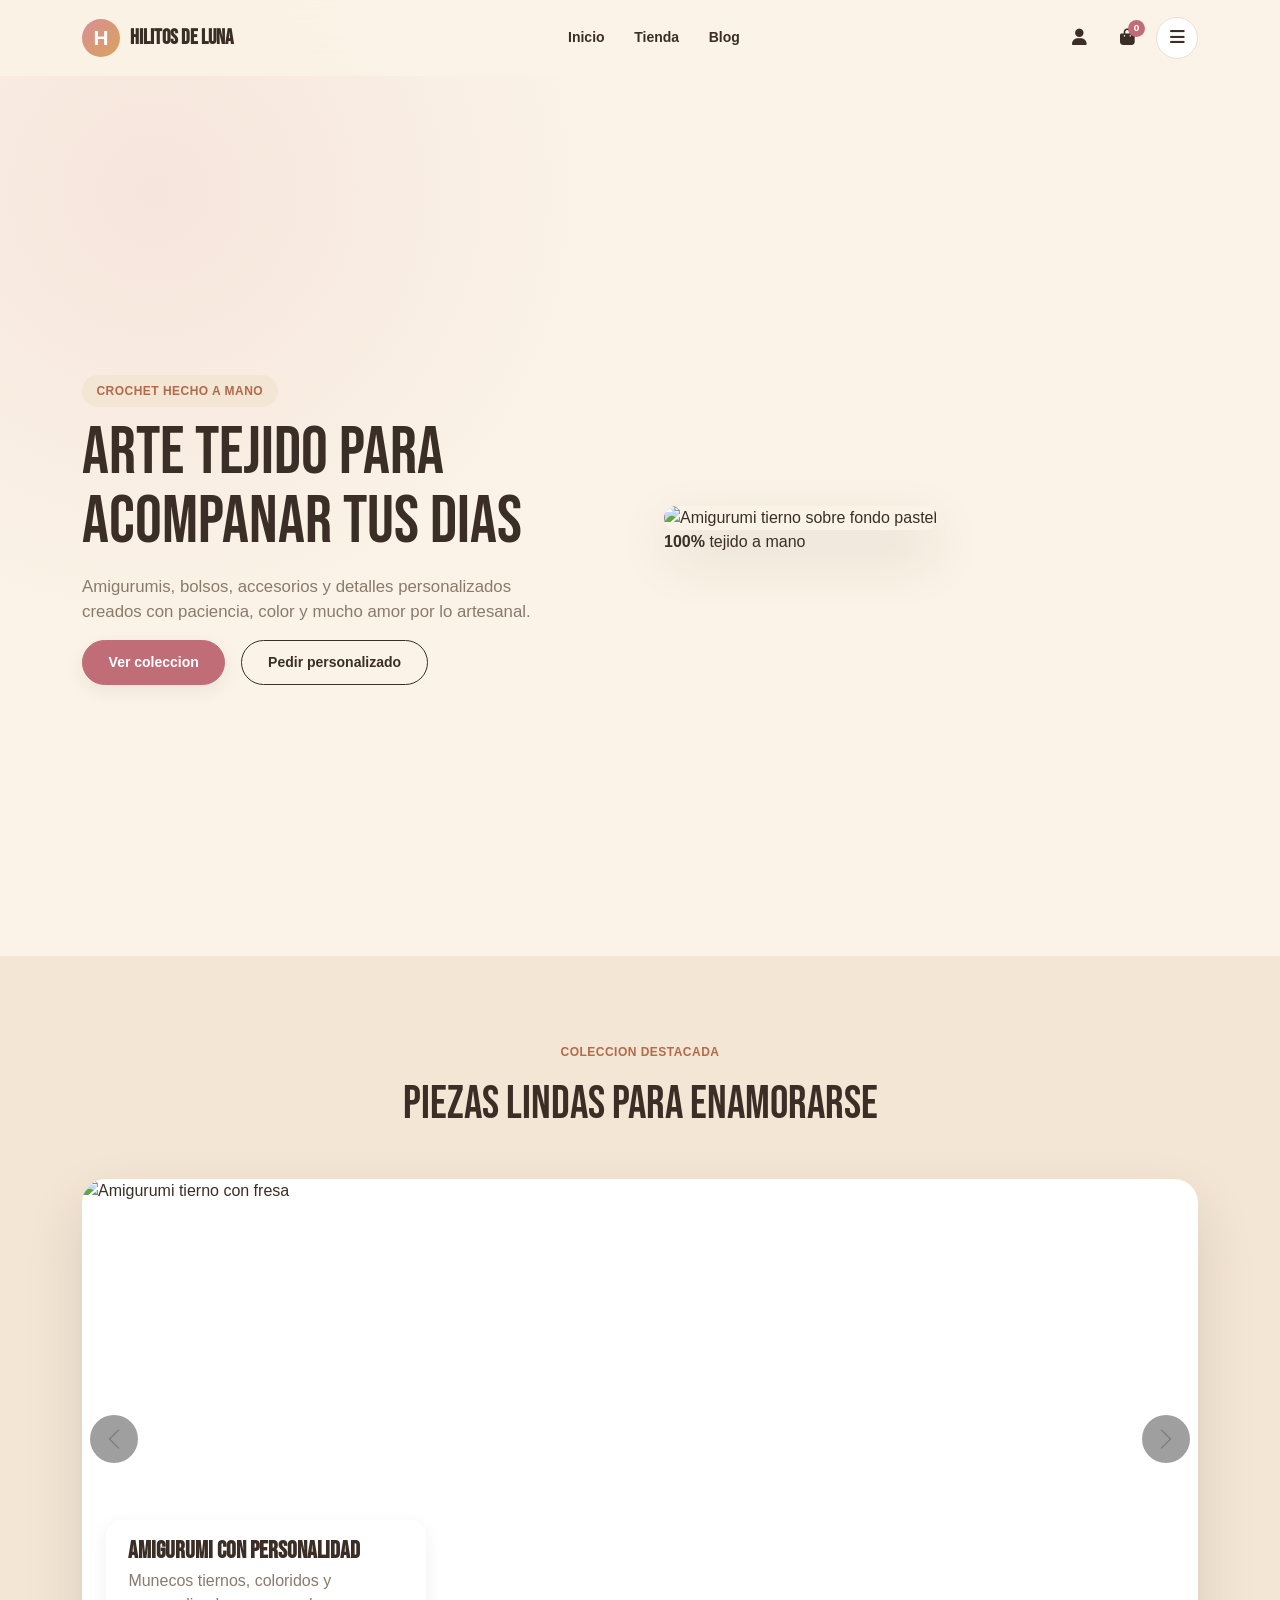
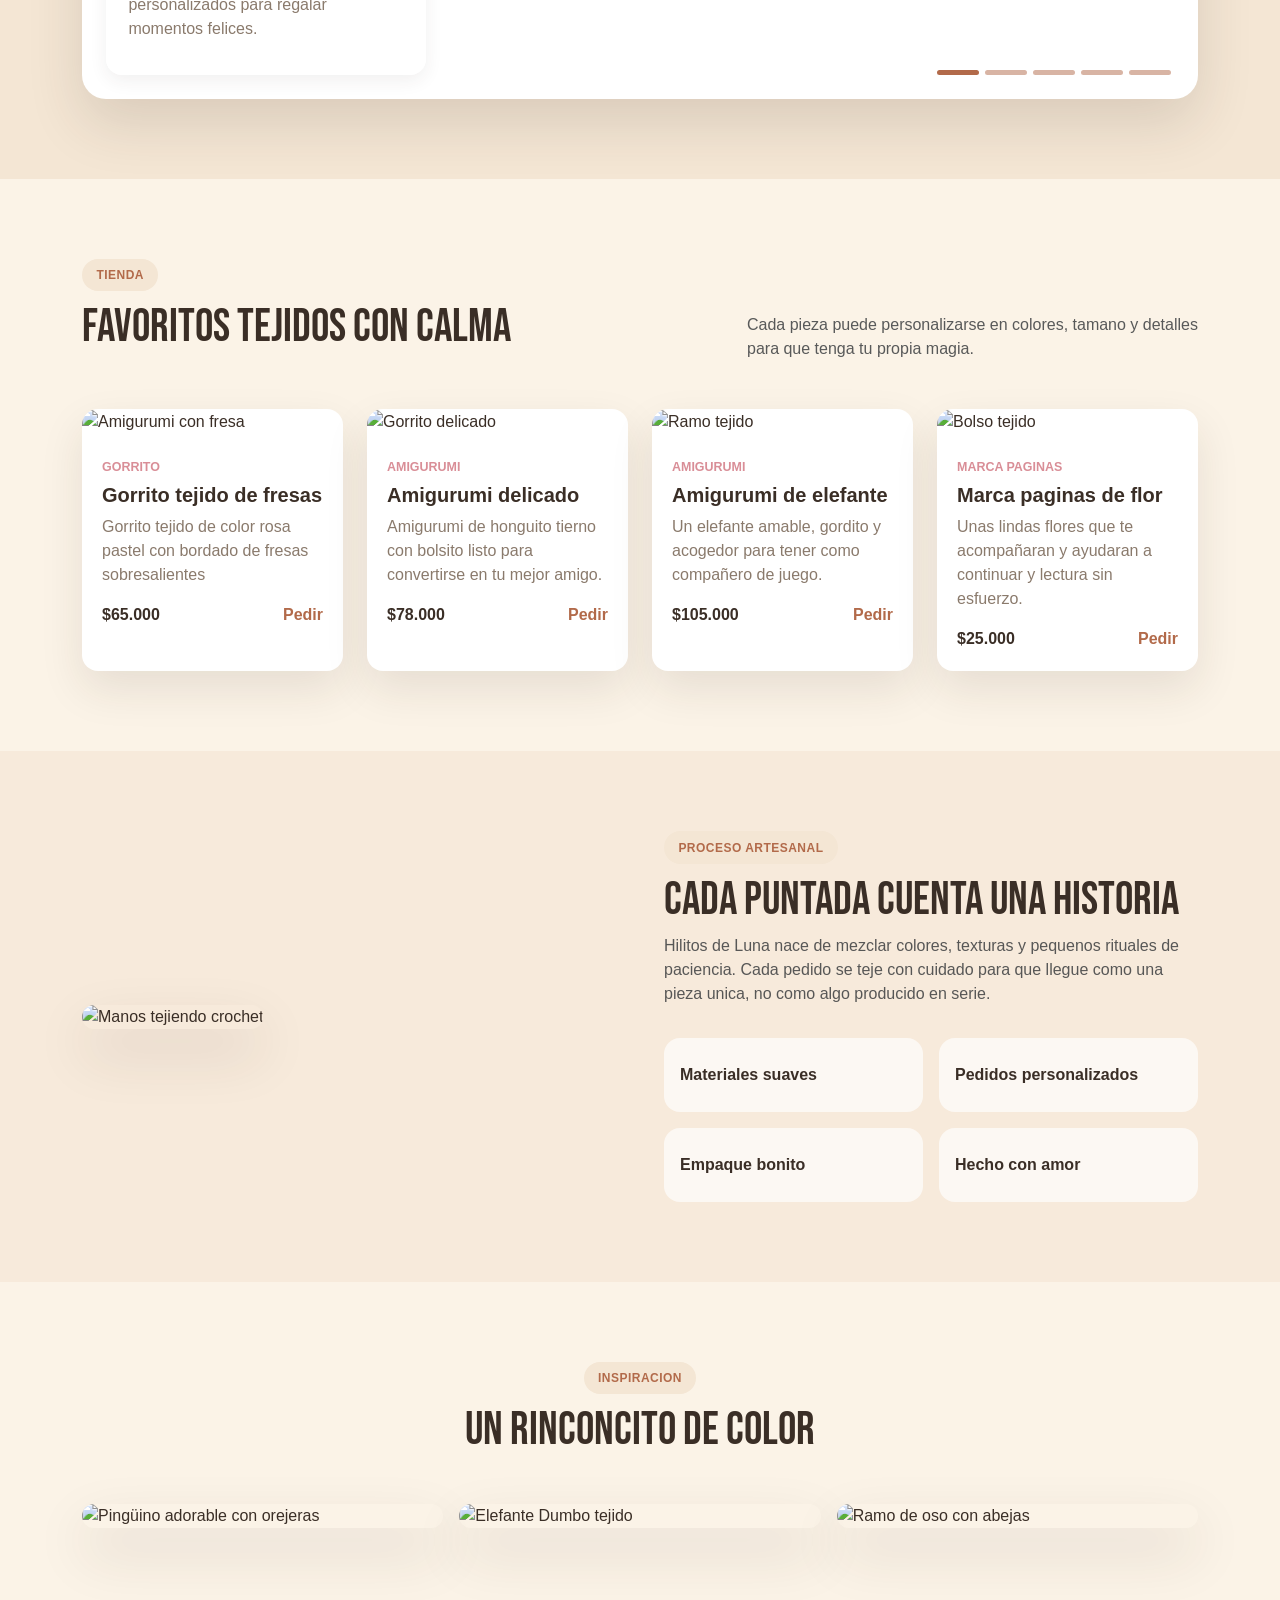
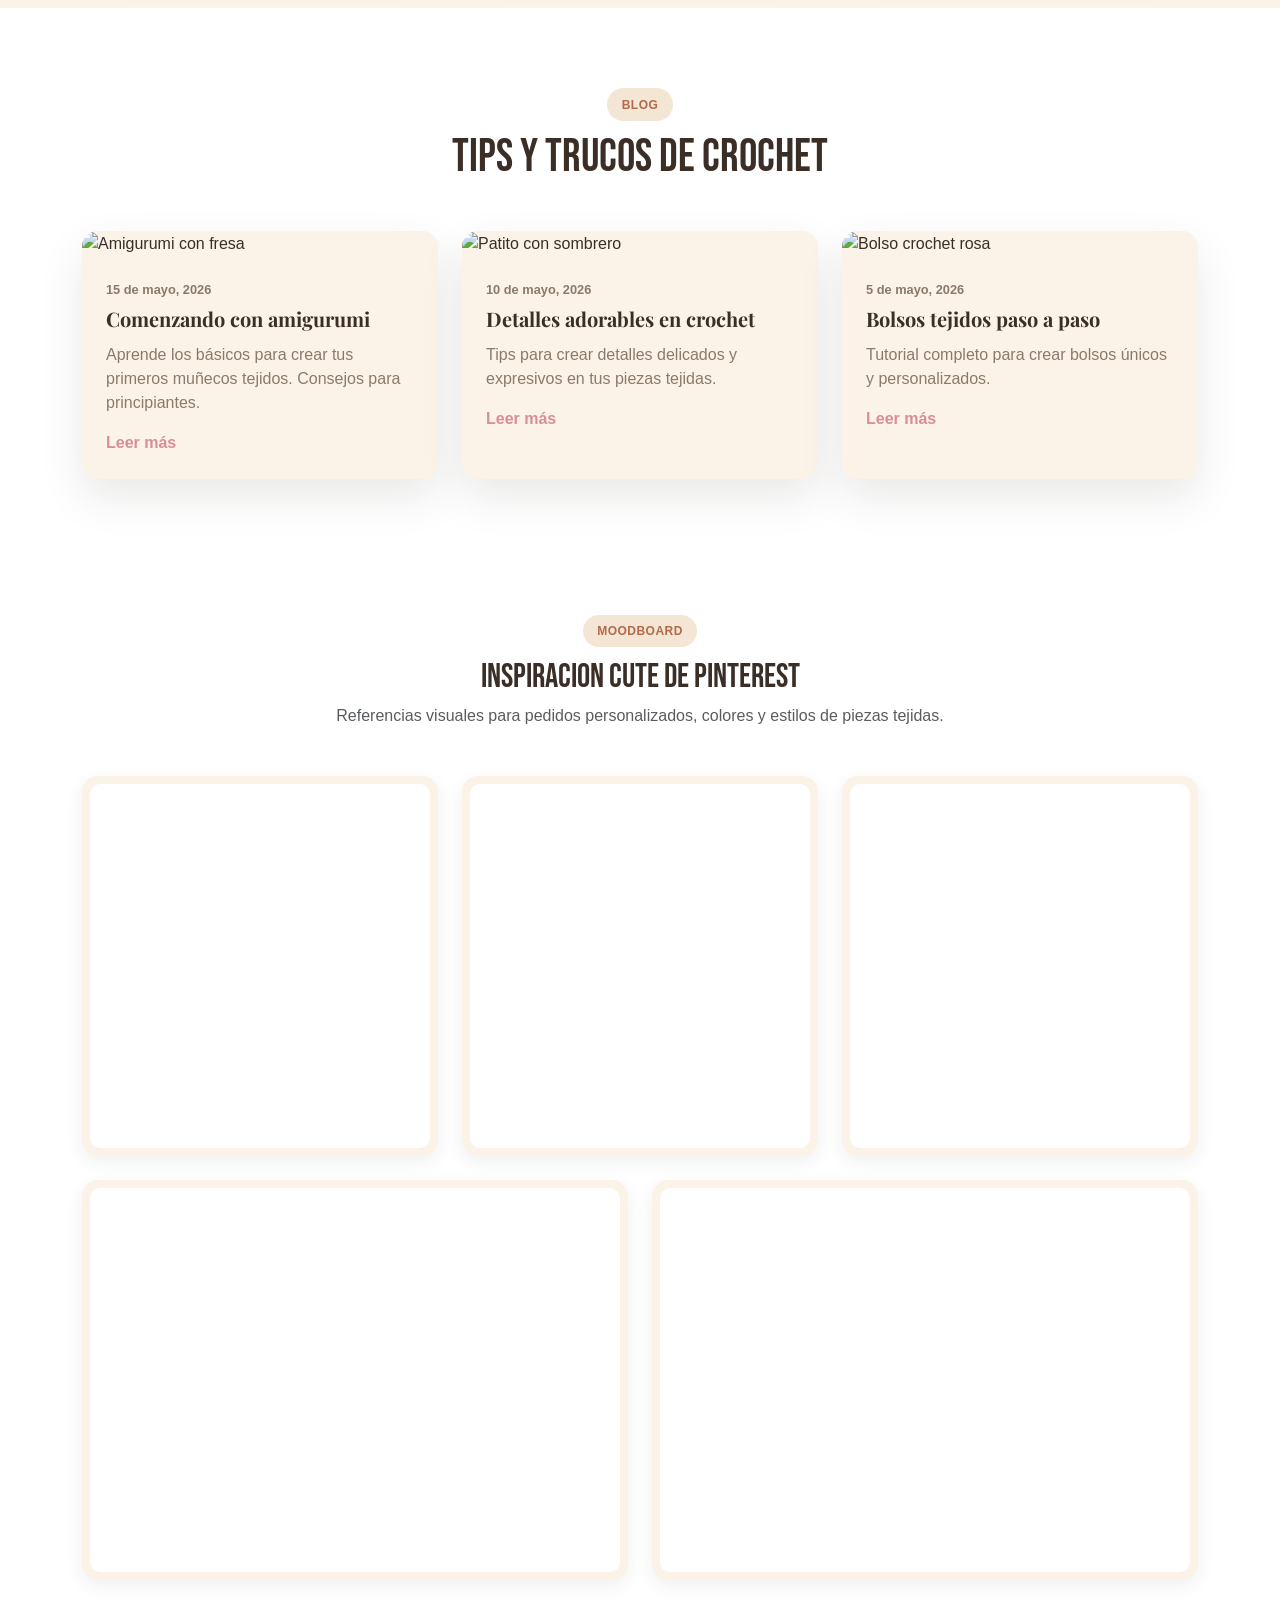
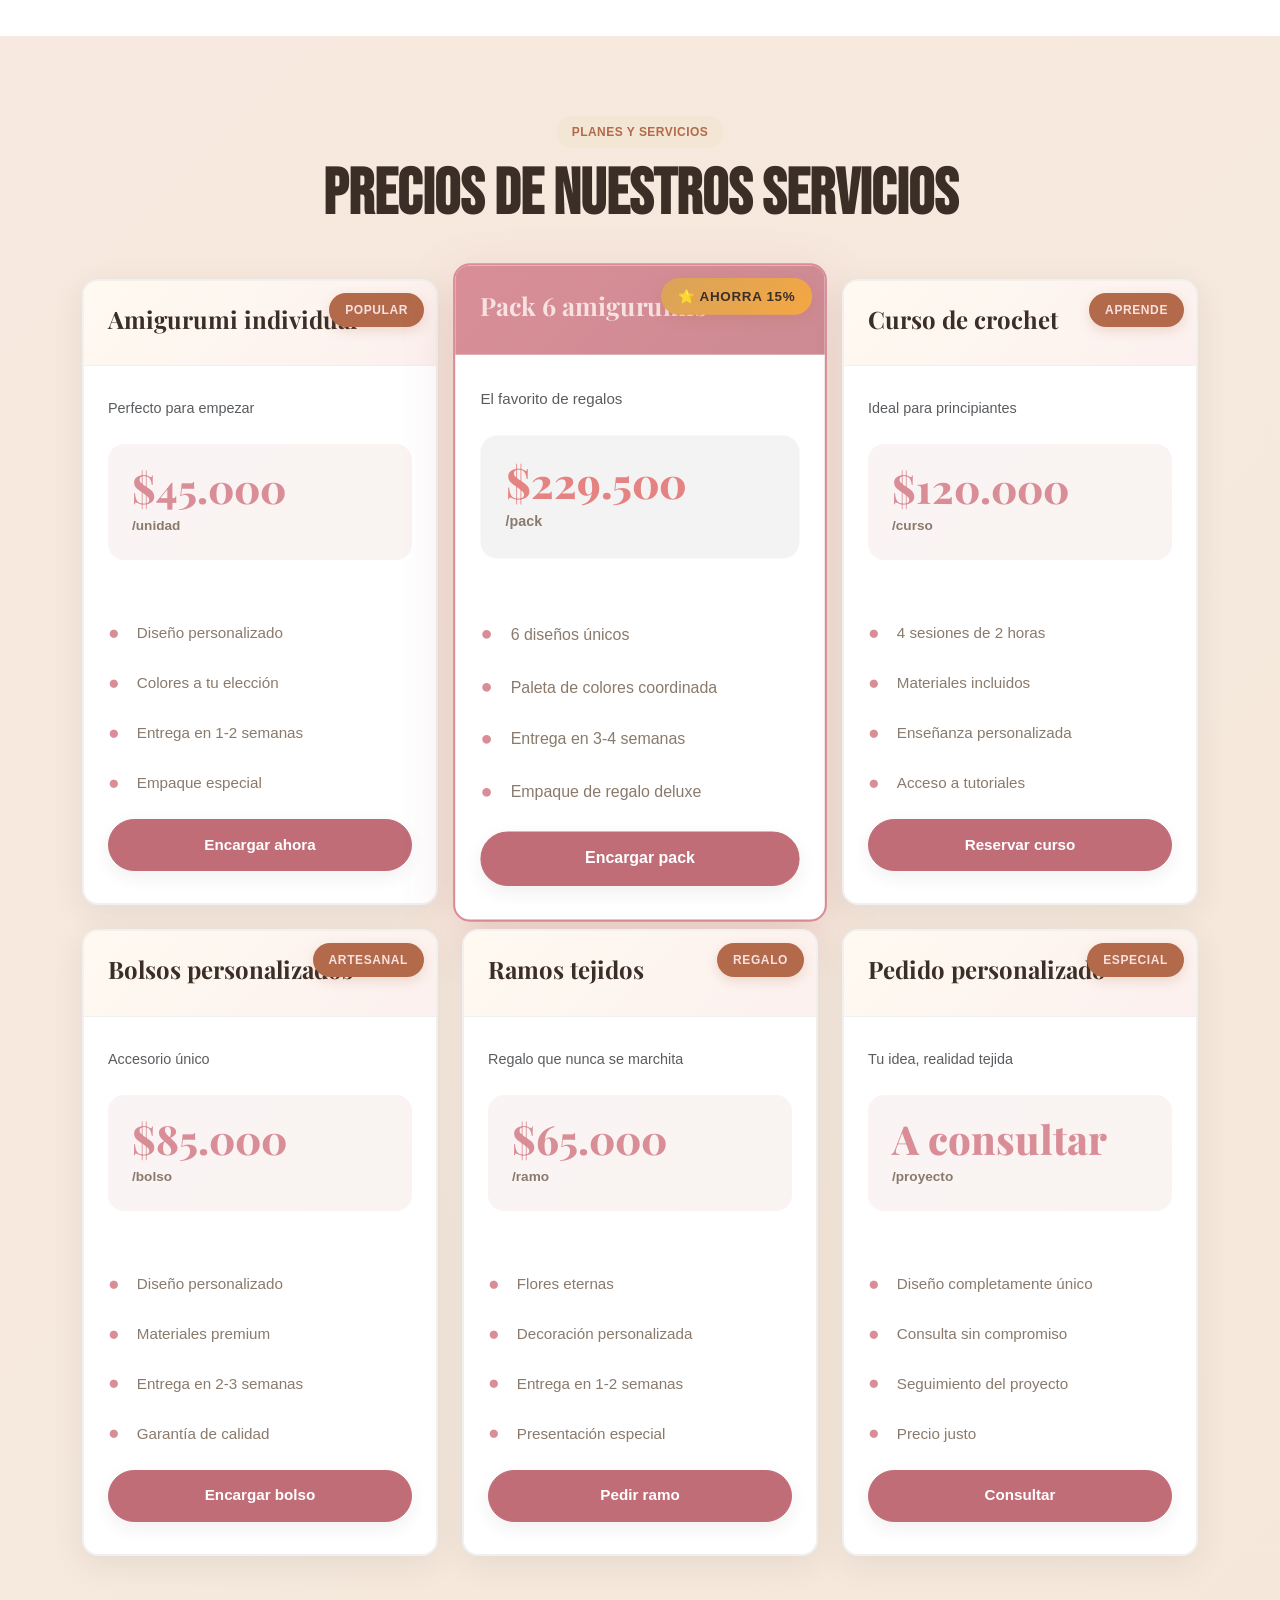
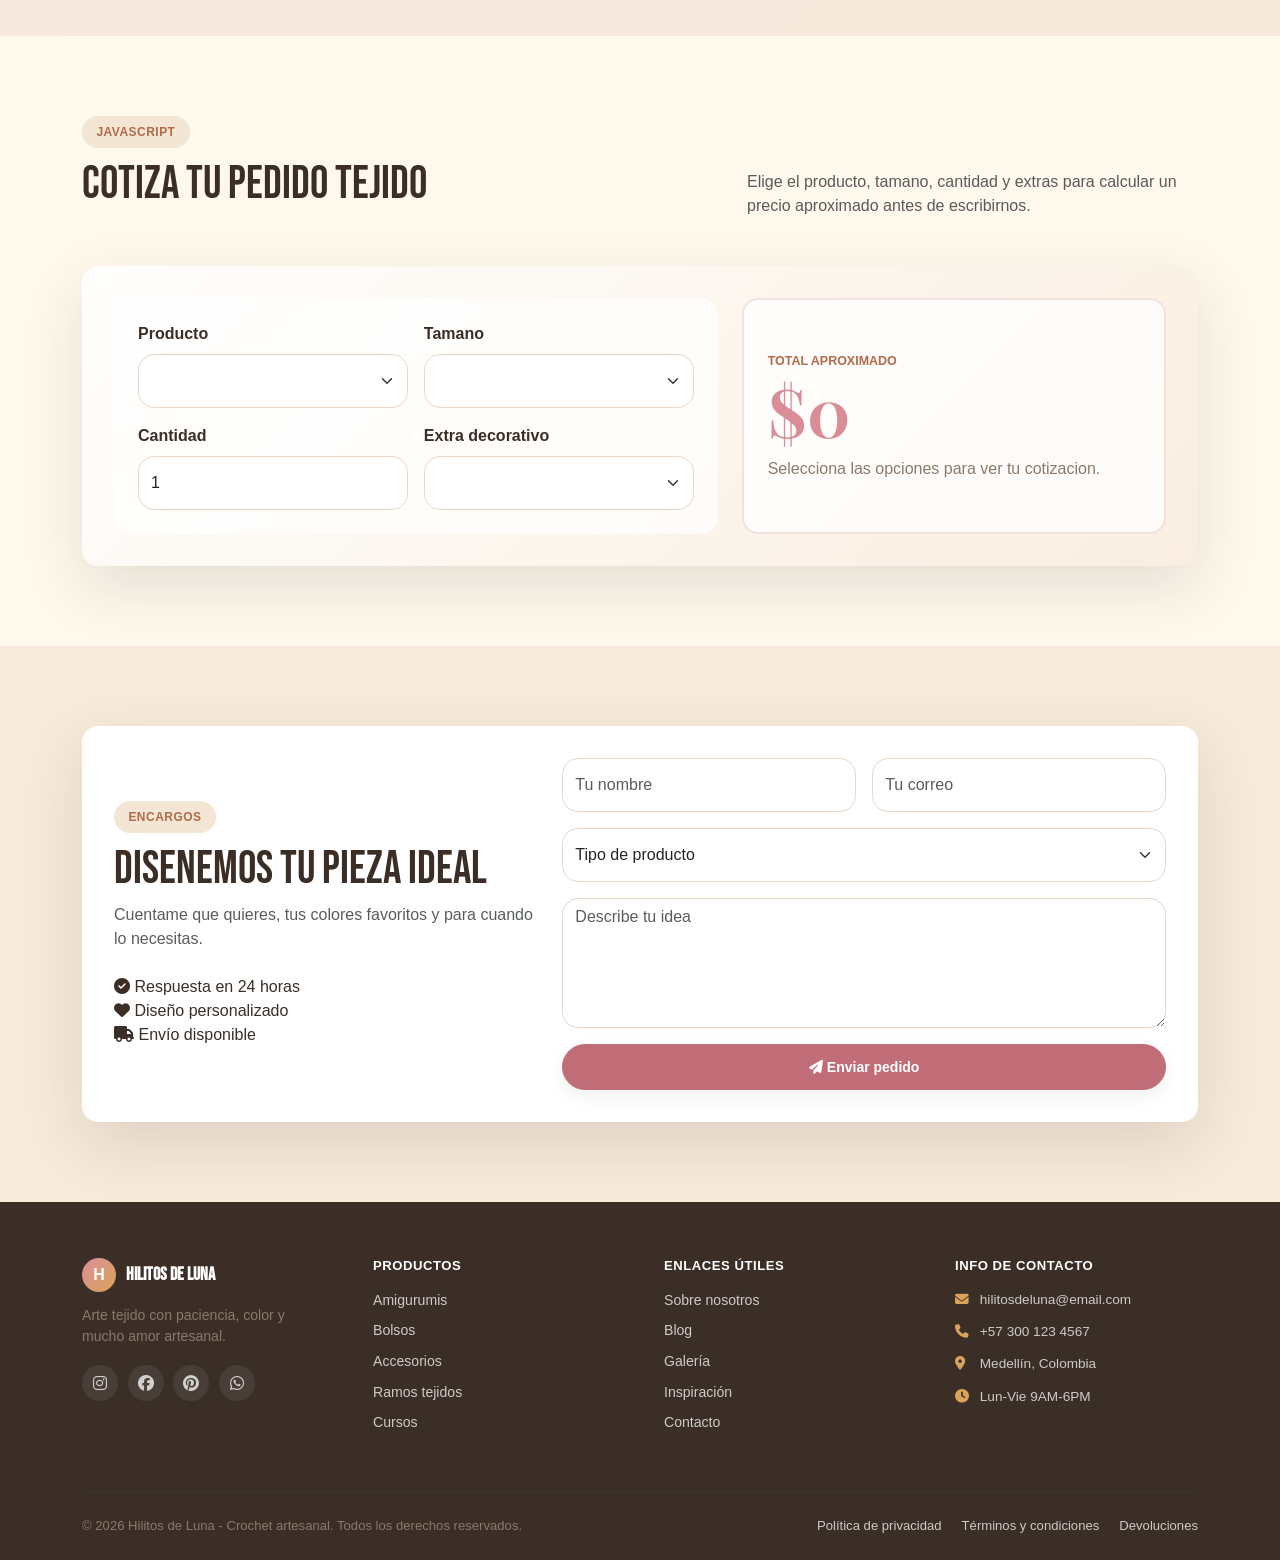
==== commit cbaced37: "se han quitado los links agregados de pinterest, ya que no funcionaban, denjando solo el recuadro bl" ====
--- a/index.html
+++ b/index.html
@@ -356,11 +356,7 @@
                                 <span class="blog-date">15 de mayo, 2026</span>
                                 <h3>Comenzando con amigurumi</h3>
                                 <p>Aprende los básicos para crear tus primeros muñecos tejidos. Consejos para principiantes.</p>
-                                <a href="#" class="read-more" data-title="Comenzando con amigurumi"
-                                    data-date="15 de mayo, 2026"
-                                    data-image="https://i.pinimg.com/736x/0a/ae/f6/0aaef686f9bcc8b382236074e2072e4d.jpg"
-                                    data-summary="Aprende los básicos para crear tus primeros muñecos tejidos. Consejos para principiantes."
-                                    data-content="Aprender a tejer amigurumis empieza por dominar la vuelta inicial, la tensión del hilo y la forma de los aumentos.||Con paciencia, los primeros muñecos salen con cuerpo redondo y detalles simples, pero muy expresivos.||A medida que practiques, podrás crear personajes con personalidad propia usando colores, accesorios y pequeñas variaciones de puntada.">Leer más</a>
+                                <a href="#" class="read-more">Leer más</a>
                             </div>
                         </article>
                     </div>
@@ -373,11 +369,7 @@
                                 <span class="blog-date">10 de mayo, 2026</span>
                                 <h3>Detalles adorables en crochet</h3>
                                 <p>Tips para crear detalles delicados y expresivos en tus piezas tejidas.</p>
-                                <a href="#" class="read-more" data-title="Detalles adorables en crochet"
-                                    data-date="10 de mayo, 2026"
-                                    data-image="https://i.pinimg.com/736x/ae/dc/38/aedc38026abfcb55217f2ce4659a151e.jpg"
-                                    data-summary="Tips para crear detalles delicados y expresivos en tus piezas tejidas."
-                                    data-content="Los detalles marcan la diferencia en una pieza hecha a mano: ojos, sonrisas, lazos, sombreros y pequeñas flores pueden cambiar por completo la personalidad del trabajo.||Si quieres que tu muñeco se vea más expresivo, juega con las proporciones y usa cambios de color con intención.||Una forma sencilla de lograrlo es practicar la misma forma varias veces y experimentar con texturas en puntadas pequeñas.">Leer más</a>
+                                <a href="#" class="read-more">Leer más</a>
                             </div>
                         </article>
                     </div>
@@ -390,11 +382,7 @@
                                 <span class="blog-date">5 de mayo, 2026</span>
                                 <h3>Bolsos tejidos paso a paso</h3>
                                 <p>Tutorial completo para crear bolsos únicos y personalizados.</p>
-                                <a href="#" class="read-more" data-title="Bolsos tejidos paso a paso"
-                                    data-date="5 de mayo, 2026"
-                                    data-image="https://i.pinimg.com/736x/be/68/09/be68093c20e1df95900c7458e324ce70.jpg"
-                                    data-summary="Tutorial completo para crear bolsos únicos y personalizados."
-                                    data-content="Para crear un bolso tejido bonito y resistente, comienza con una base firme y una cadena tamaño adecuado para la silueta que quieres lograr.||A medida que sigas la estructura, puedes añadir detalles como asas, botones o borde decorativo para darle más personalidad.||Un bolso hecho a mano luce mucho más especial cuando combina una paleta armónica con un cierre funcional y un acabado limpio.">Leer más</a>
+                                <a href="#" class="read-more">Leer más</a>
                             </div>
                         </article>
                     </div>
@@ -780,22 +768,9 @@
         </div>
     </footer>
 
-    <div class="blog-modal-backdrop" id="blogModalBackdrop" aria-hidden="true">
-        <div class="blog-modal" role="dialog" aria-modal="true" aria-labelledby="blogModalTitle">
-            <button class="blog-modal-close" type="button" aria-label="Cerrar articulo">&times;</button>
-            <img id="blogModalImage" class="blog-modal-image" src="" alt="Articulo completo del blog" loading="lazy">
-            <div class="blog-modal-header">
-                <span class="blog-date" id="blogModalDate"></span>
-                <h3 id="blogModalTitle"></h3>
-            </div>
-            <p class="blog-modal-summary" id="blogModalSummary"></p>
-            <div class="blog-modal-body" id="blogModalBody"></div>
-        </div>
-    </div>
-
     <script src="https://cdn.jsdelivr.net/npm/bootstrap@5.3.8/dist/js/bootstrap.bundle.min.js"></script>
     <script async defer src="https://assets.pinterest.com/js/pinit.js"></script>
     <script src="js/app.js"></script>
 </body>
 
-</html>
+</html>
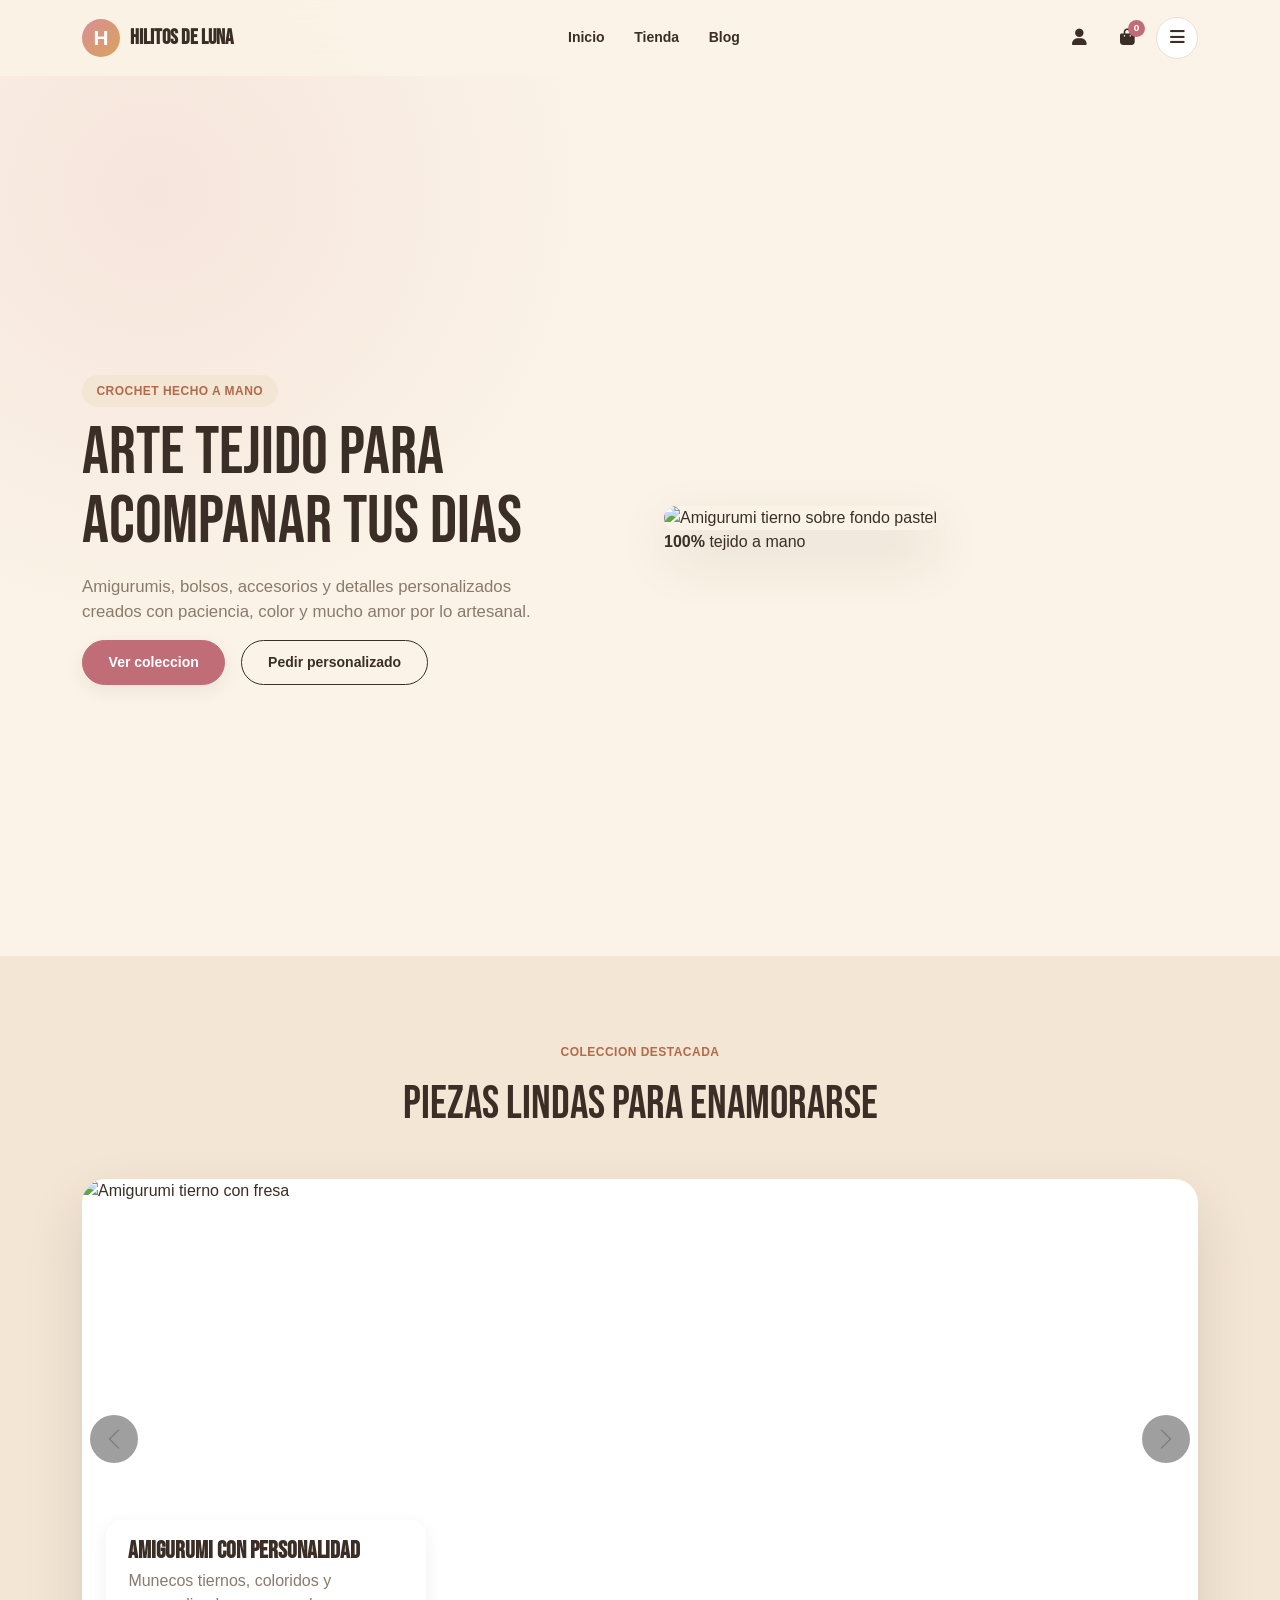
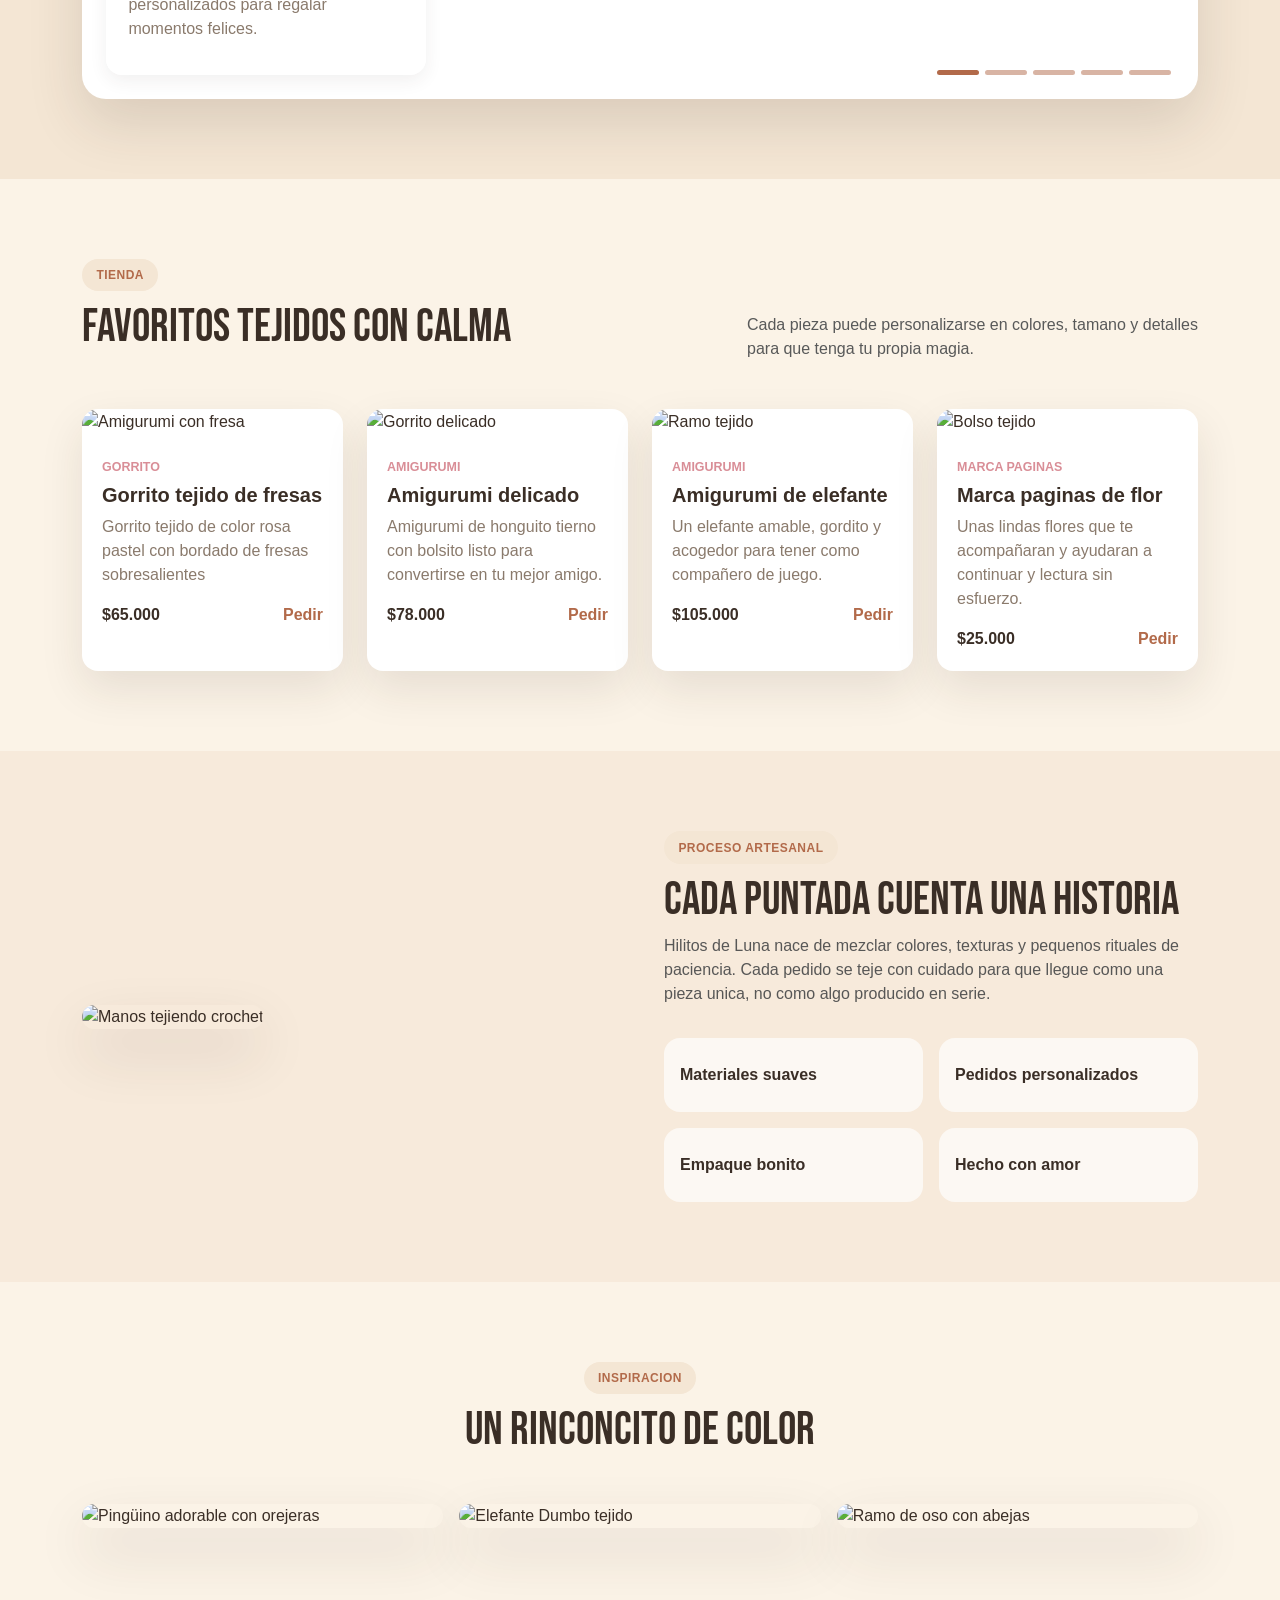
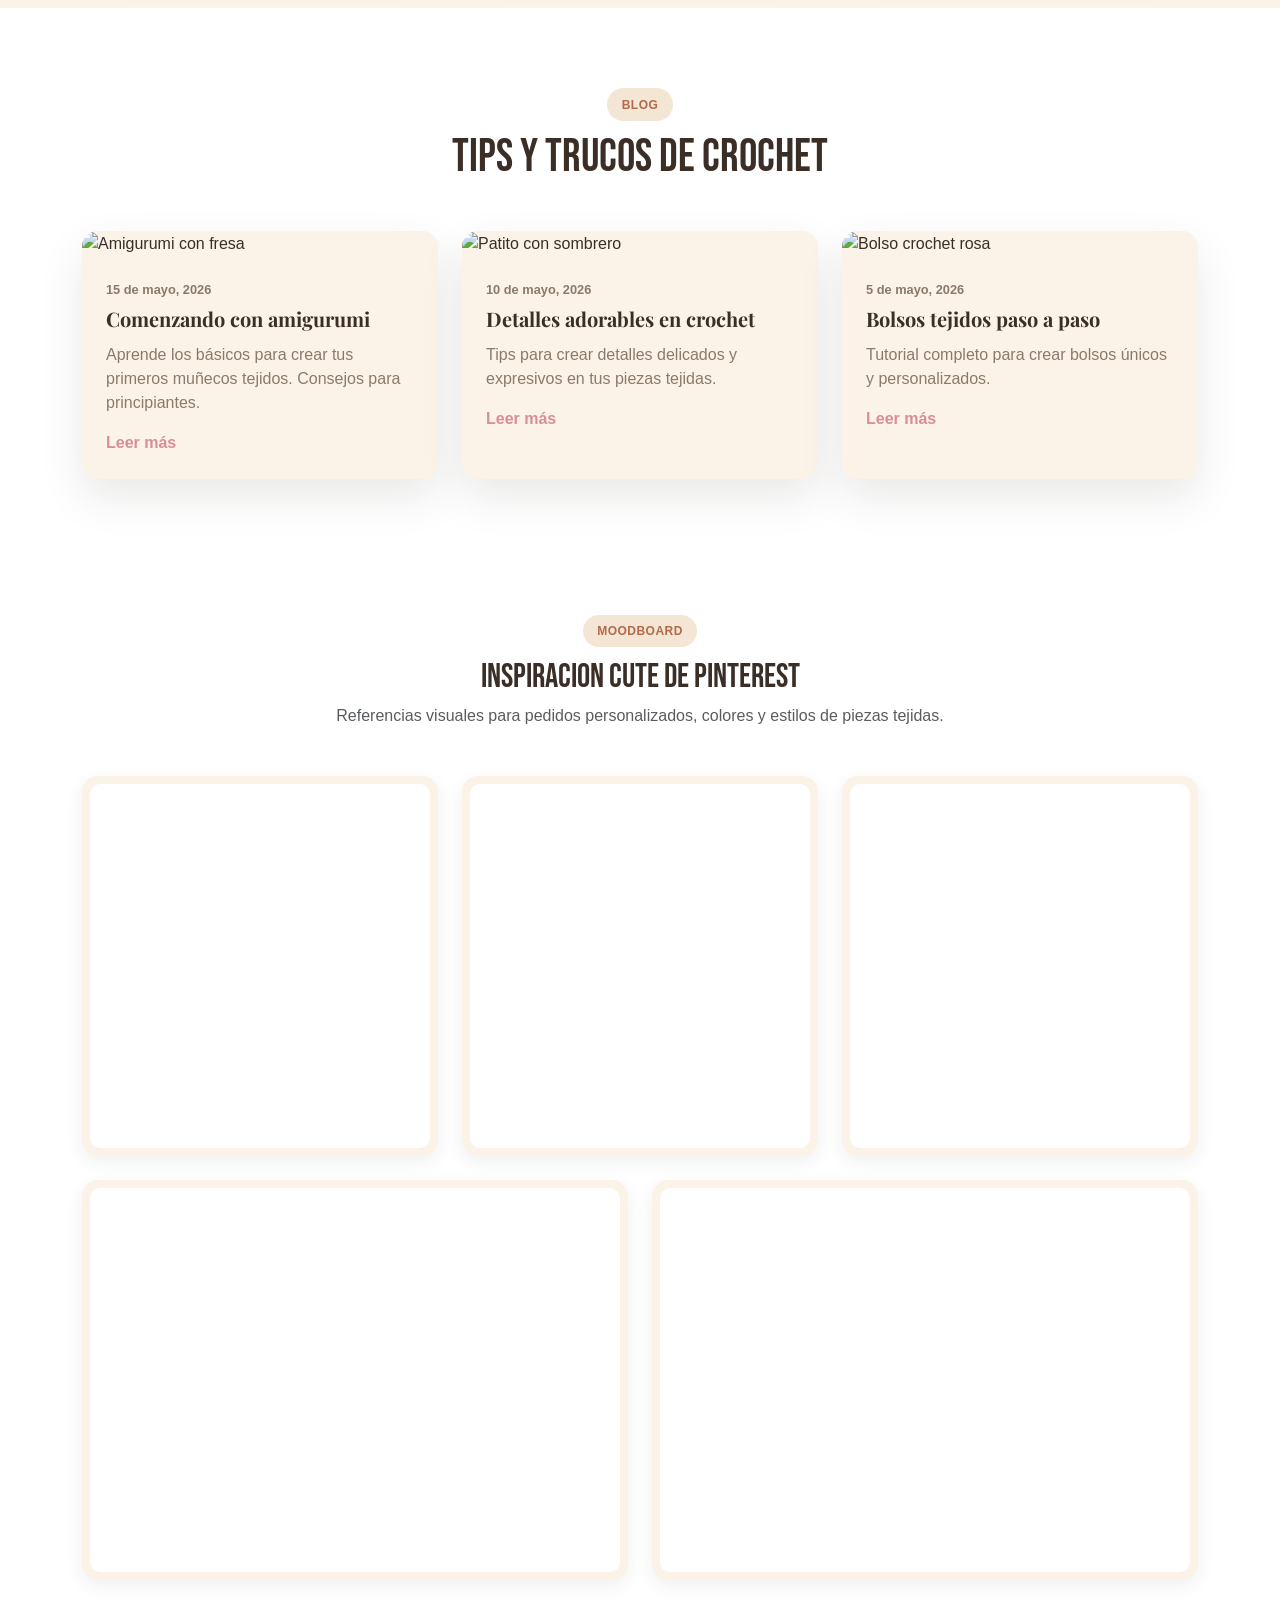
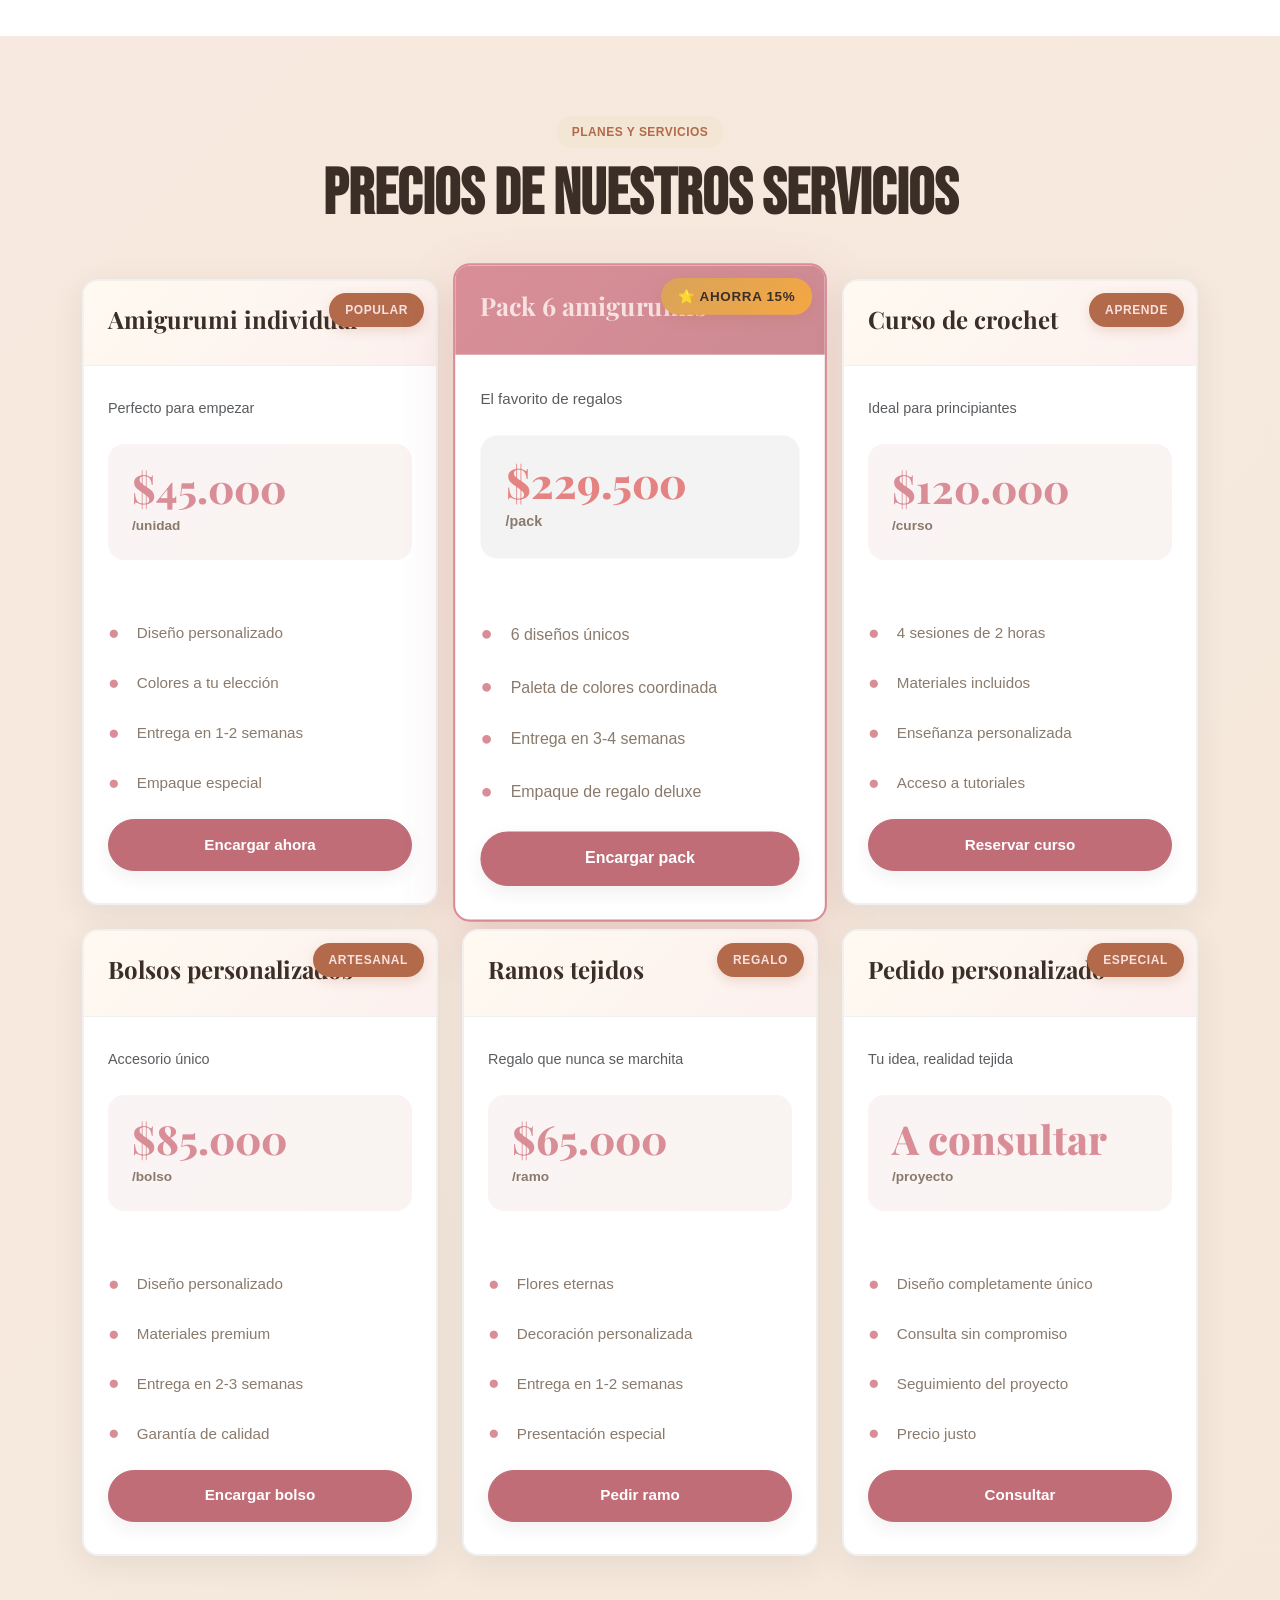
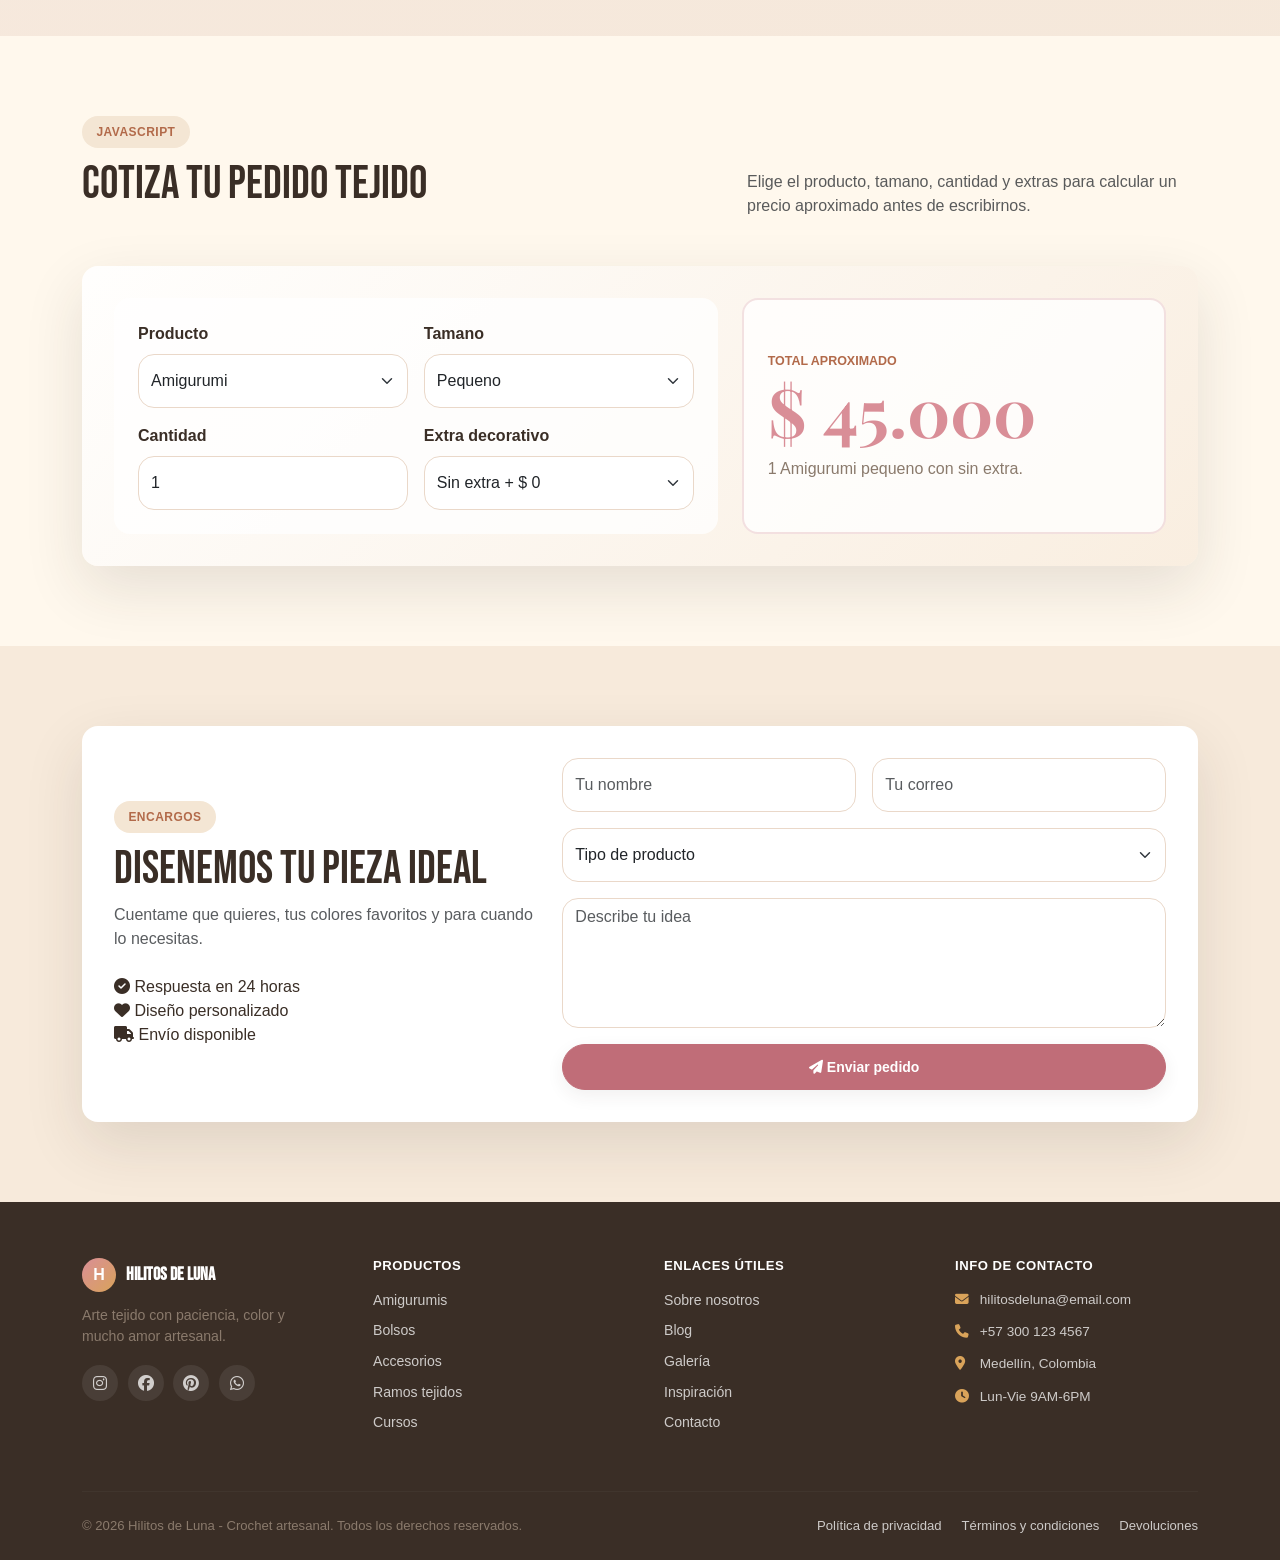
==== commit 96692dc7: "Cambios en el blog para visualizar el artículo y cambio en fuentes" ====
--- a/index.html
+++ b/index.html
@@ -356,7 +356,12 @@
                                 <span class="blog-date">15 de mayo, 2026</span>
                                 <h3>Comenzando con amigurumi</h3>
                                 <p>Aprende los básicos para crear tus primeros muñecos tejidos. Consejos para principiantes.</p>
-                                <a href="#" class="read-more">Leer más</a>
+                                <a href="#" class="read-more"
+                                    data-title="Comenzando con amigurumi"
+                                    data-date="15 de mayo, 2026"
+                                    data-image="https://i.pinimg.com/736x/0a/ae/f6/0aaef686f9bcc8b382236074e2072e4d.jpg"
+                                    data-summary="Todo empieza con una hebra, una aguja y una idea muy especial: crear un personaje suave, adorable y lleno de personalidad."
+                                    data-content="Los amigurumis empiezan con un círculo mágico y unas puntadas sencillas, pero la clave está en la constancia. Con paciencia, cada vuelta toma forma y el muñeco empieza a cobrar personalidad.||Para principiantes, es mejor elegir un hilo suave y una aguja apropiada para que el tejido se sienta cómodo desde el inicio. También ayuda trabajar con patrones claros y conservar la tensión uniforme para que las piezas queden armoniosas.">Leer más</a>
                             </div>
                         </article>
                     </div>
@@ -369,7 +374,12 @@
                                 <span class="blog-date">10 de mayo, 2026</span>
                                 <h3>Detalles adorables en crochet</h3>
                                 <p>Tips para crear detalles delicados y expresivos en tus piezas tejidas.</p>
-                                <a href="#" class="read-more">Leer más</a>
+                                <a href="#" class="read-more"
+                                    data-title="Detalles adorables en crochet"
+                                    data-date="10 de mayo, 2026"
+                                    data-image="https://i.pinimg.com/736x/ae/dc/38/aedc38026abfcb55217f2ce4659a151e.jpg"
+                                    data-summary="Los pequeños detalles son los que convierten una pieza en algo imposible de olvidar: ojos expresivos, flores, lazos y texturas suaves."
+                                    data-content="Un buen detalle no necesita ser complicado; a veces, la diferencia está en la elección de colores y en cómo se trabaja cada pequeña forma. Una florecita, un lazo o una sonrisa a mano pueden cambiar completamente la personalidad del amigurumi.||Si quieres que tus piezas luzcan más tiernas, prueba jugar con texturas: puntos más apretados, pequeños remates o accesorios con contrastes suaves. Así cada muñeco se vuelve más memorable sin perder su esencia artesanal.">Leer más</a>
                             </div>
                         </article>
                     </div>
@@ -382,7 +392,12 @@
                                 <span class="blog-date">5 de mayo, 2026</span>
                                 <h3>Bolsos tejidos paso a paso</h3>
                                 <p>Tutorial completo para crear bolsos únicos y personalizados.</p>
-                                <a href="#" class="read-more">Leer más</a>
+                                <a href="#" class="read-more"
+                                    data-title="Bolsos tejidos paso a paso"
+                                    data-date="5 de mayo, 2026"
+                                    data-image="https://i.pinimg.com/736x/be/68/09/be68093c20e1df95900c7458e324ce70.jpg"
+                                    data-summary="Un bolso tejido no solo es útil, también puede convertirse en un accesorio que refleja estilo, color y personalidad en cada puntada."
+                                    data-content="Para hacer un bolso artesanal, empieza por definir la forma y el tamaño que necesitas. Luego diseña la base con puntadas firmes para que soporte bien el uso diario y mantenga su estructura con buena caída.||La parte más divertida llega cuando decides los detalles: asas, botones, remates o ajustes de color. Un bolso tejido se vuelve especial cuando combina funcionalidad con un toque único que te haga sentirlo como tuyo.">Leer más</a>
                             </div>
                         </article>
                     </div>
@@ -768,9 +783,22 @@
         </div>
     </footer>
 
+    <div class="blog-modal-backdrop" id="blogModalBackdrop" aria-hidden="true">
+        <div class="blog-modal" role="dialog" aria-modal="true" aria-labelledby="blogModalTitle">
+            <button type="button" class="blog-modal-close" aria-label="Cerrar artículo">×</button>
+            <img class="blog-modal-image" id="blogModalImage" src="" alt="">
+            <header class="blog-modal-header">
+                <span class="blog-date" id="blogModalDate"></span>
+                <h3 id="blogModalTitle"></h3>
+            </header>
+            <p class="blog-modal-summary" id="blogModalSummary"></p>
+            <div class="blog-modal-body" id="blogModalBody"></div>
+        </div>
+    </div>
+
     <script src="https://cdn.jsdelivr.net/npm/bootstrap@5.3.8/dist/js/bootstrap.bundle.min.js"></script>
     <script async defer src="https://assets.pinterest.com/js/pinit.js"></script>
     <script src="js/app.js"></script>
 </body>
 
-</html>+</html>
--- a/style/style.css
+++ b/style/style.css
@@ -1201,7 +1201,7 @@
 .blog-modal-header h3 {
     margin: 0 0 .75rem;
     color: var(--ink);
-    font-family: 'Playfair Display', serif;
+    font-family: var(--font-display);
     font-size: clamp(2rem, 4vw, 2.75rem);
 }
 
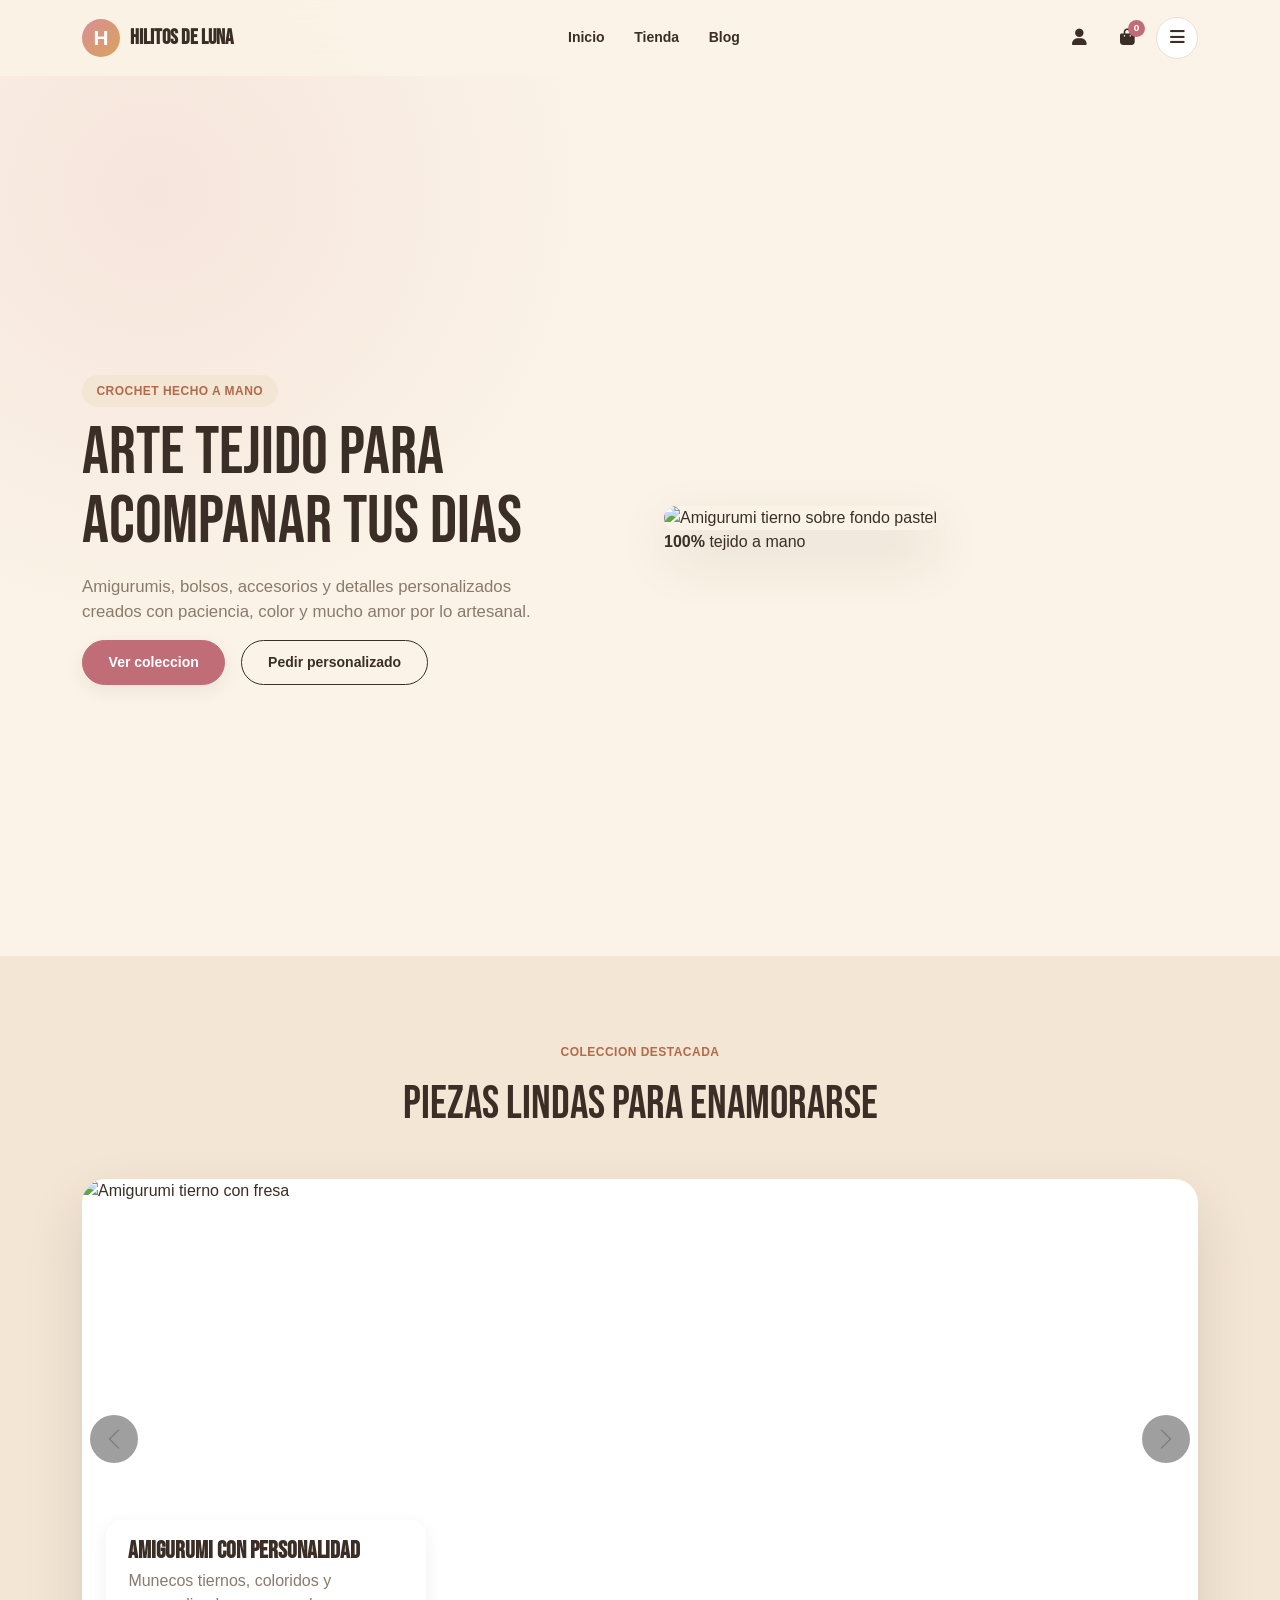
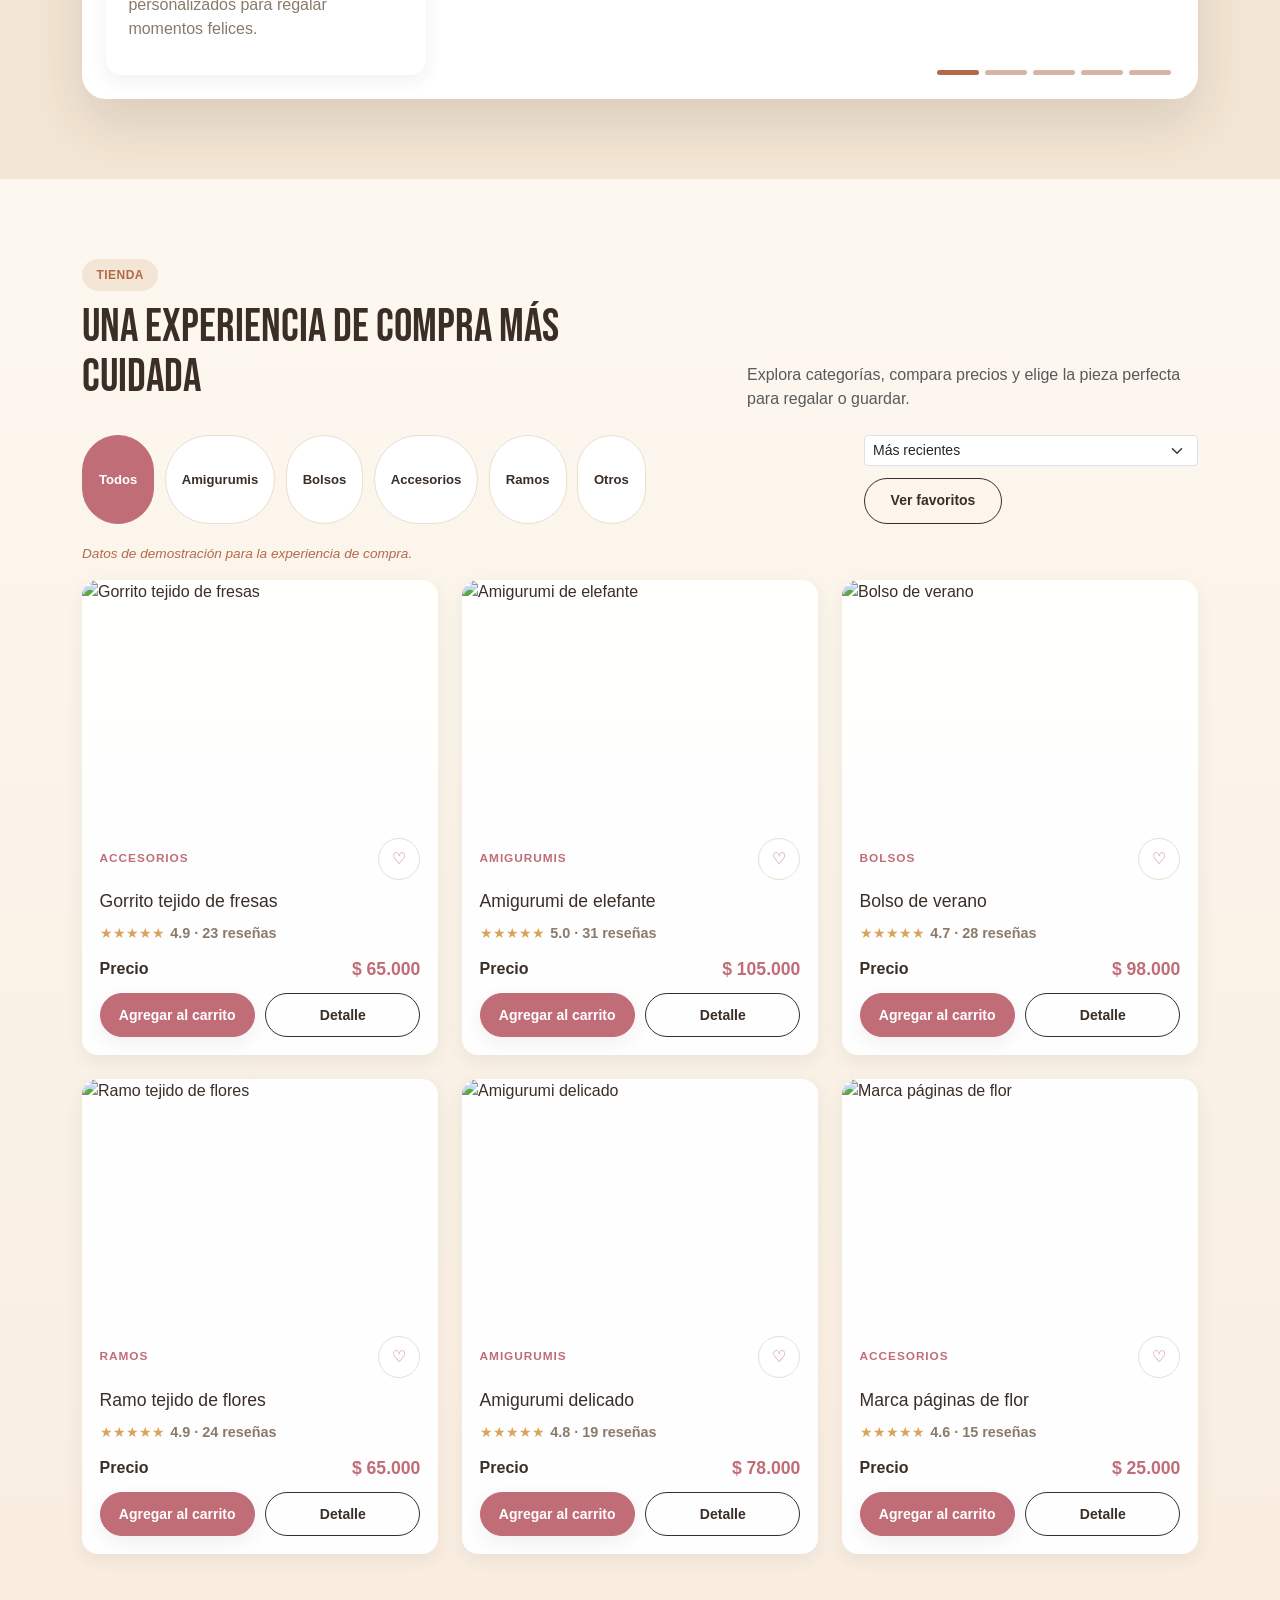
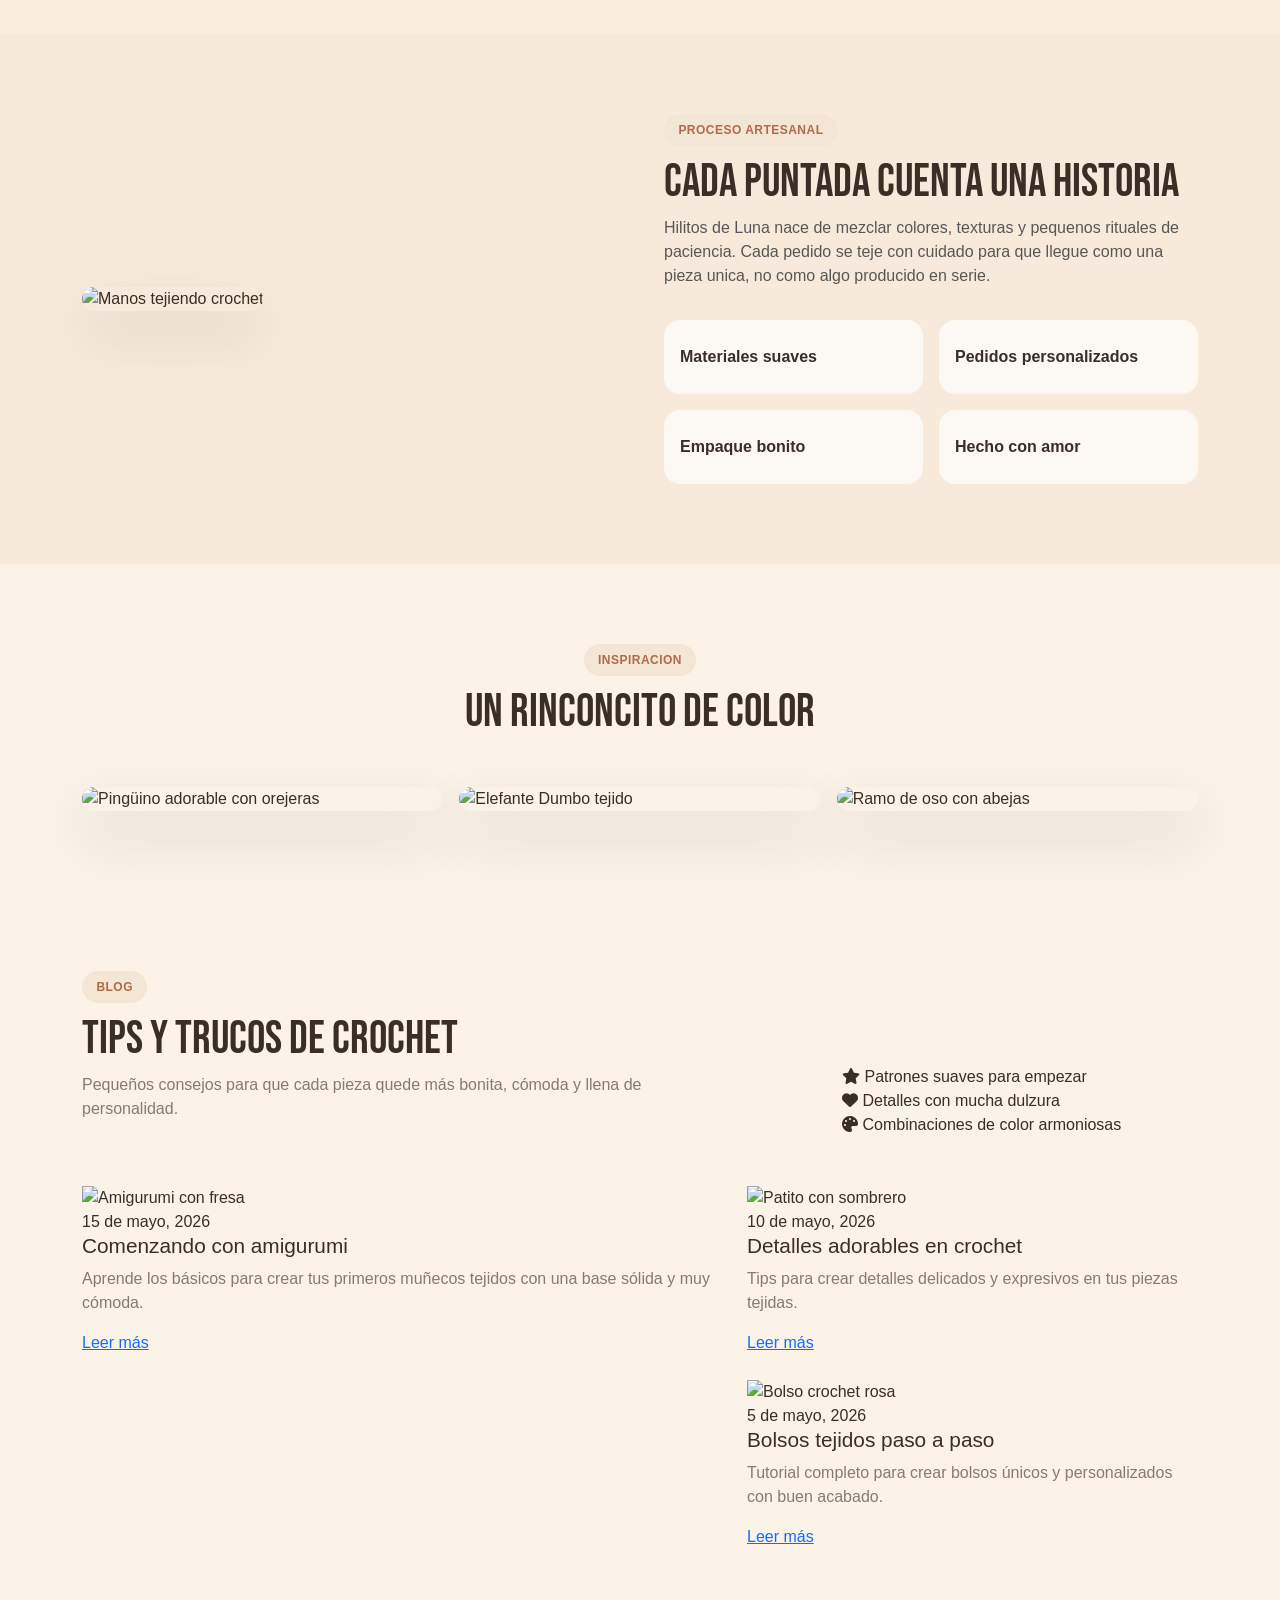
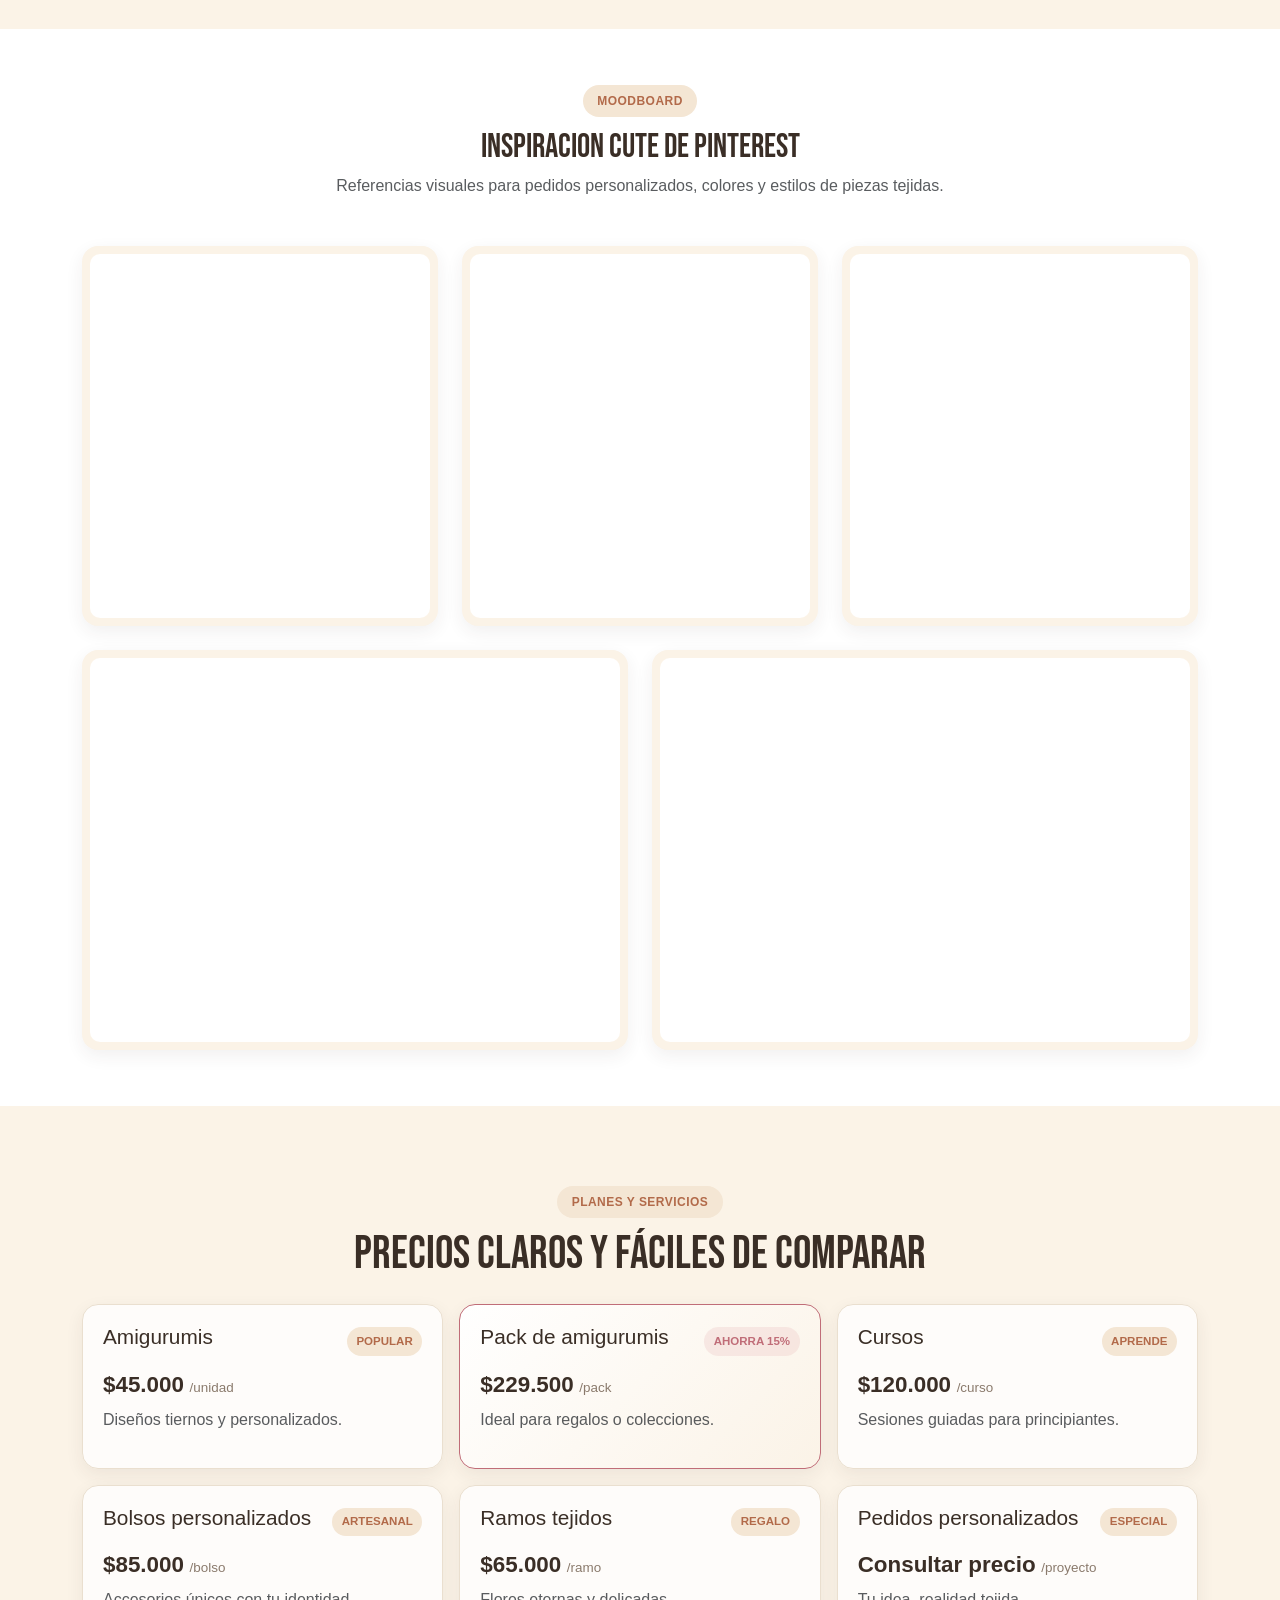
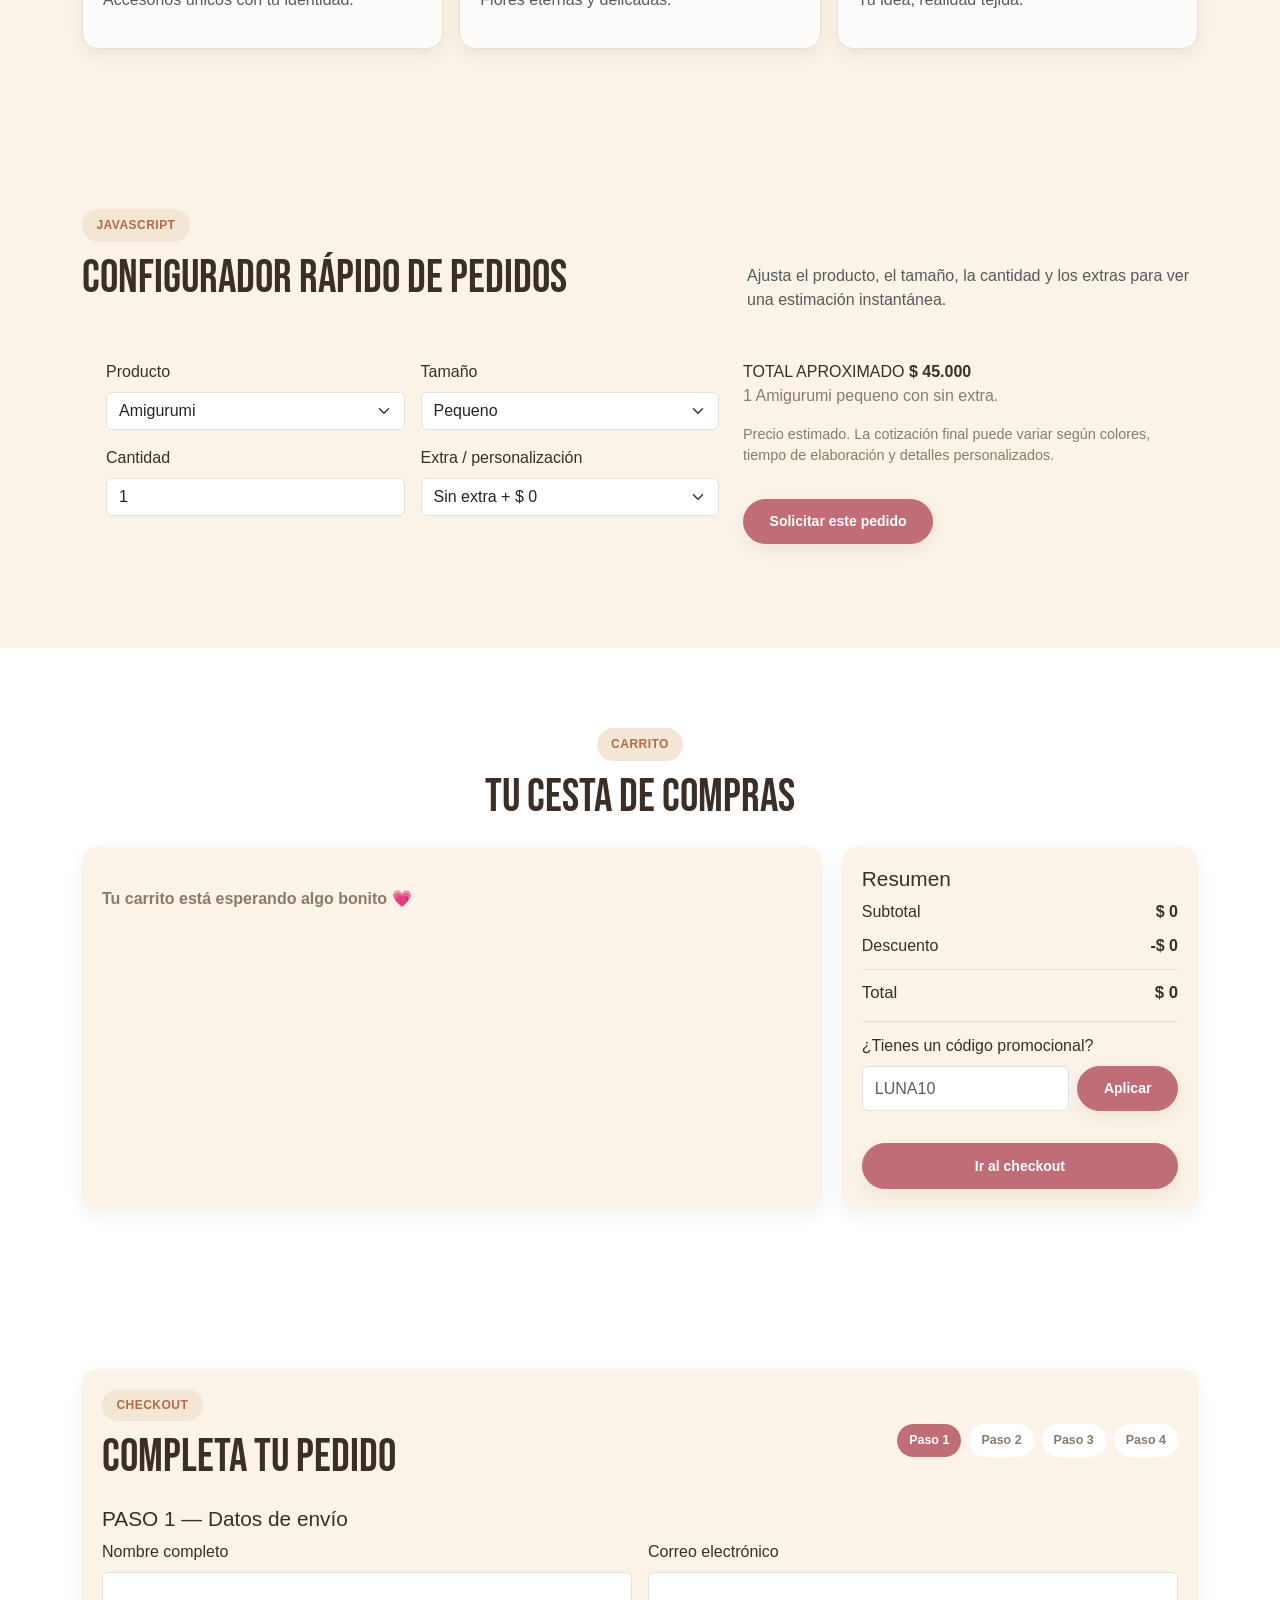
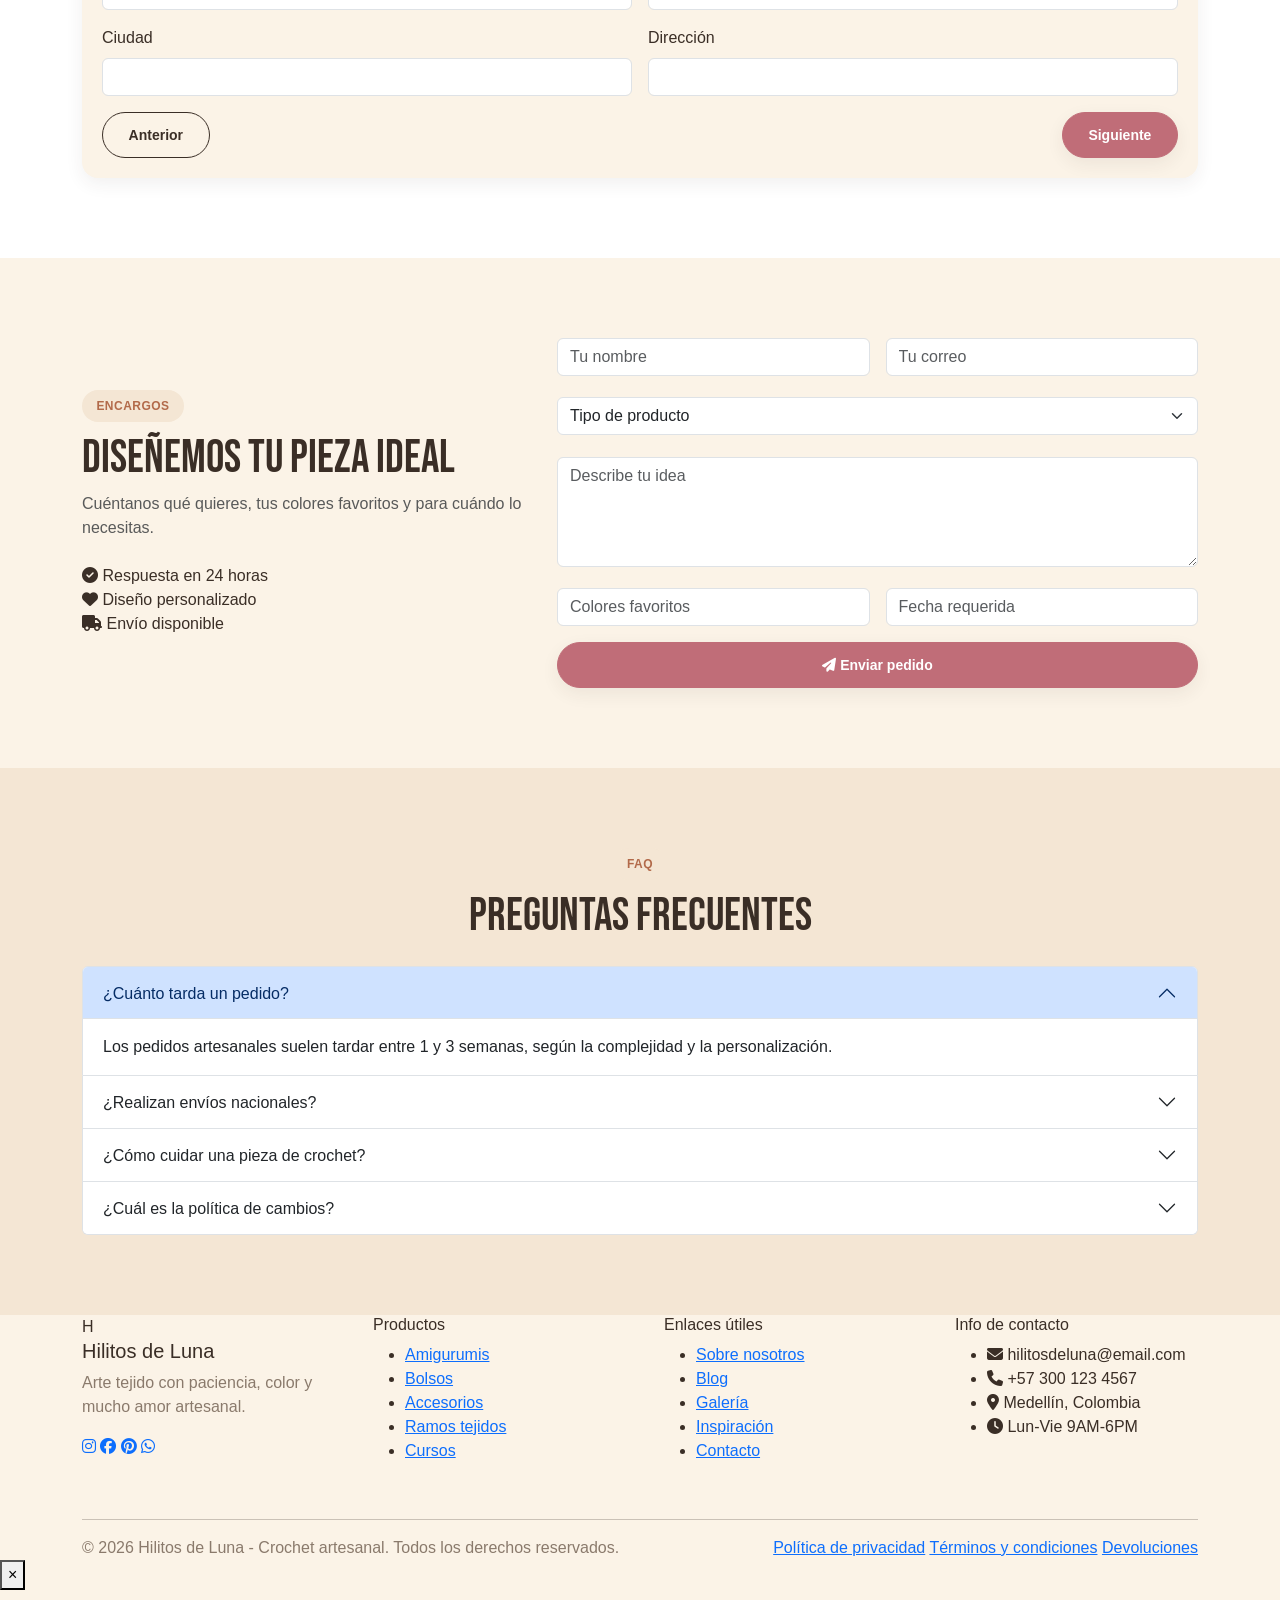
==== commit c13fed95: "Se agrego el carrito de compras" ====
--- a/index.html
+++ b/index.html
@@ -207,86 +207,43 @@
             </div>
         </section>
 
-        <section id="productos" class="section-spacing">
-            <div class="container">
-                <div class="row justify-content-between align-items-end mb-5">
+        <section id="productos" class="section-spacing products-section">
+            <div class="container">
+                <div class="row justify-content-between align-items-end mb-4">
                     <div class="col-lg-6">
                         <span class="section-label">Tienda</span>
-                        <h2 class="section-title">Favoritos tejidos con calma</h2>
+                        <h2 class="section-title">Una experiencia de compra más cuidada</h2>
                     </div>
                     <div class="col-lg-5">
                         <p class="text-muted mb-0">
-                            Cada pieza puede personalizarse en colores, tamano y detalles para que tenga tu propia
-                            magia.
+                            Explora categorías, compara precios y elige la pieza perfecta para regalar o guardar.
                         </p>
                     </div>
                 </div>
 
-                <div class="row g-4">
-                    <div class="col-md-6 col-lg-3">
-                        <article class="product-card">
-                            <img src="https://i.pinimg.com/736x/58/34/ff/5834ff784430e385153635e5f56345d6.jpg"
-                                alt="Amigurumi con fresa" loading="lazy">
-                            <div class="product-body">
-                                <span>Gorrito</span>
-                                <h3>Gorrito tejido de fresas</h3>
-                                <p>Gorrito tejido de color rosa pastel con bordado de fresas sobresalientes</p>
-                                <div class="product-footer">
-                                    <strong>$65.000</strong>
-                                    <a href="#contacto">Pedir</a>
-                                </div>
-                            </div>
-                        </article>
-                    </div>
-
-                    <div class="col-md-6 col-lg-3">
-                        <article class="product-card">
-                            <img src="https://i.pinimg.com/736x/c1/d3/77/c1d377e44071f83be403e44bc3216c6d.jpg"
-                                alt="Gorrito delicado" loading="lazy">
-                            <div class="product-body">
-                                <span>Amigurumi</span>
-                                <h3>Amigurumi delicado</h3>
-                                <p>Amigurumi de honguito tierno con bolsito listo para convertirse en tu mejor amigo.</p>
-                                <div class="product-footer">
-                                    <strong>$78.000</strong>
-                                    <a href="#contacto">Pedir</a>
-                                </div>
-                            </div>
-                        </article>
-                    </div>
-
-                    <div class="col-md-6 col-lg-3">
-                        <article class="product-card">
-                            <img src="https://i.pinimg.com/736x/98/db/08/98db08284b157ee6181bc31bd20df6ee.jpg"
-                                alt="Ramo tejido" loading="lazy">
-                            <div class="product-body">
-                                <span>Amigurumi</span>
-                                <h3>Amigurumi de elefante</h3>
-                                <p>Un elefante amable, gordito y acogedor para tener como compañero de juego.</p>
-                                <div class="product-footer">
-                                    <strong>$105.000</strong>
-                                    <a href="#contacto">Pedir</a>
-                                </div>
-                            </div>
-                        </article>
-                    </div>
-
-                    <div class="col-md-6 col-lg-3">
-                        <article class="product-card">
-                            <img src="https://i.pinimg.com/736x/61/e7/d5/61e7d50427668b179009f056b9c8f829.jpg"
-                                alt="Bolso tejido" loading="lazy">
-                            <div class="product-body">
-                                <span>Marca paginas</span>
-                                <h3>Marca paginas de flor</h3>
-                                <p>Unas lindas flores que te acompañaran y ayudaran a continuar y lectura sin esfuerzo.</p>
-                                <div class="product-footer">
-                                    <strong>$25.000</strong>
-                                    <a href="#contacto">Pedir</a>
-                                </div>
-                            </div>
-                        </article>
-                    </div>
-                </div>
+                <div class="product-toolbar">
+                    <div class="product-filters" id="filtrosProductos" role="tablist" aria-label="Filtrar productos">
+                        <button class="filter-pill active" data-category="all" aria-pressed="true">Todos</button>
+                        <button class="filter-pill" data-category="amigurumis" aria-pressed="false">Amigurumis</button>
+                        <button class="filter-pill" data-category="bolsos" aria-pressed="false">Bolsos</button>
+                        <button class="filter-pill" data-category="accesorios" aria-pressed="false">Accesorios</button>
+                        <button class="filter-pill" data-category="ramos" aria-pressed="false">Ramos</button>
+                        <button class="filter-pill" data-category="otros" aria-pressed="false">Otros</button>
+                    </div>
+                    <div class="product-toolbar-actions">
+                        <label class="visually-hidden" for="ordenProductos">Ordenar productos</label>
+                        <select class="form-select form-select-sm" id="ordenProductos">
+                            <option value="recent">Más recientes</option>
+                            <option value="popular">Más populares</option>
+                            <option value="price-asc">Precio menor a mayor</option>
+                            <option value="price-desc">Precio mayor a menor</option>
+                        </select>
+                        <button class="btn btn-outline-dark btn-sm" id="toggleFavoritos" type="button">Ver favoritos</button>
+                    </div>
+                </div>
+
+                <p class="product-demo-note">Datos de demostración para la experiencia de compra.</p>
+                <div class="row g-4" id="productosGrid"></div>
             </div>
         </section>
 
@@ -342,20 +299,41 @@
 
         <section id="blog" class="section-spacing blog-section">
             <div class="container">
-                <div class="text-center mb-5">
-                    <span class="section-label">Blog</span>
-                    <h2 class="section-title">Tips y trucos de crochet</h2>
+                <div class="row align-items-end justify-content-between g-4 mb-5">
+                    <div class="col-lg-7">
+                        <span class="section-label">Blog</span>
+                        <h2 class="section-title">Tips y trucos de crochet</h2>
+                        <p class="section-copy">
+                            Pequeños consejos para que cada pieza quede más bonita, cómoda y llena de personalidad.
+                        </p>
+                    </div>
+                    <div class="col-lg-4">
+                        <div class="blog-highlights">
+                            <div class="blog-highlight-item">
+                                <i class="fa-solid fa-star"></i>
+                                <span>Patrones suaves para empezar</span>
+                            </div>
+                            <div class="blog-highlight-item">
+                                <i class="fa-solid fa-heart"></i>
+                                <span>Detalles con mucha dulzura</span>
+                            </div>
+                            <div class="blog-highlight-item">
+                                <i class="fa-solid fa-palette"></i>
+                                <span>Combinaciones de color armoniosas</span>
+                            </div>
+                        </div>
+                    </div>
                 </div>
 
                 <div class="row g-4">
-                    <div class="col-lg-4">
-                        <article class="blog-card">
+                    <div class="col-lg-7">
+                        <article class="blog-card blog-card-featured">
                             <img src="https://i.pinimg.com/736x/0a/ae/f6/0aaef686f9bcc8b382236074e2072e4d.jpg"
                                 alt="Amigurumi con fresa" loading="lazy">
                             <div class="blog-body">
                                 <span class="blog-date">15 de mayo, 2026</span>
                                 <h3>Comenzando con amigurumi</h3>
-                                <p>Aprende los básicos para crear tus primeros muñecos tejidos. Consejos para principiantes.</p>
+                                <p>Aprende los básicos para crear tus primeros muñecos tejidos con una base sólida y muy cómoda.</p>
                                 <a href="#" class="read-more"
                                     data-title="Comenzando con amigurumi"
                                     data-date="15 de mayo, 2026"
@@ -366,40 +344,44 @@
                         </article>
                     </div>
 
-                    <div class="col-lg-4">
-                        <article class="blog-card">
-                            <img src="https://i.pinimg.com/736x/ae/dc/38/aedc38026abfcb55217f2ce4659a151e.jpg"
-                                alt="Patito con sombrero" loading="lazy">
-                            <div class="blog-body">
-                                <span class="blog-date">10 de mayo, 2026</span>
-                                <h3>Detalles adorables en crochet</h3>
-                                <p>Tips para crear detalles delicados y expresivos en tus piezas tejidas.</p>
-                                <a href="#" class="read-more"
-                                    data-title="Detalles adorables en crochet"
-                                    data-date="10 de mayo, 2026"
-                                    data-image="https://i.pinimg.com/736x/ae/dc/38/aedc38026abfcb55217f2ce4659a151e.jpg"
-                                    data-summary="Los pequeños detalles son los que convierten una pieza en algo imposible de olvidar: ojos expresivos, flores, lazos y texturas suaves."
-                                    data-content="Un buen detalle no necesita ser complicado; a veces, la diferencia está en la elección de colores y en cómo se trabaja cada pequeña forma. Una florecita, un lazo o una sonrisa a mano pueden cambiar completamente la personalidad del amigurumi.||Si quieres que tus piezas luzcan más tiernas, prueba jugar con texturas: puntos más apretados, pequeños remates o accesorios con contrastes suaves. Así cada muñeco se vuelve más memorable sin perder su esencia artesanal.">Leer más</a>
-                            </div>
-                        </article>
-                    </div>
-
-                    <div class="col-lg-4">
-                        <article class="blog-card">
-                            <img src="https://i.pinimg.com/736x/be/68/09/be68093c20e1df95900c7458e324ce70.jpg"
-                                alt="Bolso crochet rosa" loading="lazy">
-                            <div class="blog-body">
-                                <span class="blog-date">5 de mayo, 2026</span>
-                                <h3>Bolsos tejidos paso a paso</h3>
-                                <p>Tutorial completo para crear bolsos únicos y personalizados.</p>
-                                <a href="#" class="read-more"
-                                    data-title="Bolsos tejidos paso a paso"
-                                    data-date="5 de mayo, 2026"
-                                    data-image="https://i.pinimg.com/736x/be/68/09/be68093c20e1df95900c7458e324ce70.jpg"
-                                    data-summary="Un bolso tejido no solo es útil, también puede convertirse en un accesorio que refleja estilo, color y personalidad en cada puntada."
-                                    data-content="Para hacer un bolso artesanal, empieza por definir la forma y el tamaño que necesitas. Luego diseña la base con puntadas firmes para que soporte bien el uso diario y mantenga su estructura con buena caída.||La parte más divertida llega cuando decides los detalles: asas, botones, remates o ajustes de color. Un bolso tejido se vuelve especial cuando combina funcionalidad con un toque único que te haga sentirlo como tuyo.">Leer más</a>
-                            </div>
-                        </article>
+                    <div class="col-lg-5">
+                        <div class="row g-4">
+                            <div class="col-12">
+                                <article class="blog-card blog-card-stack">
+                                    <img src="https://i.pinimg.com/736x/ae/dc/38/aedc38026abfcb55217f2ce4659a151e.jpg"
+                                        alt="Patito con sombrero" loading="lazy">
+                                    <div class="blog-body">
+                                        <span class="blog-date">10 de mayo, 2026</span>
+                                        <h3>Detalles adorables en crochet</h3>
+                                        <p>Tips para crear detalles delicados y expresivos en tus piezas tejidas.</p>
+                                        <a href="#" class="read-more"
+                                            data-title="Detalles adorables en crochet"
+                                            data-date="10 de mayo, 2026"
+                                            data-image="https://i.pinimg.com/736x/ae/dc/38/aedc38026abfcb55217f2ce4659a151e.jpg"
+                                            data-summary="Los pequeños detalles son los que convierten una pieza en algo imposible de olvidar: ojos expresivos, flores, lazos y texturas suaves."
+                                            data-content="Un buen detalle no necesita ser complicado; a veces, la diferencia está en la elección de colores y en cómo se trabaja cada pequeña forma. Una florecita, un lazo o una sonrisa a mano pueden cambiar completamente la personalidad del amigurumi.||Si quieres que tus piezas luzcan más tiernas, prueba jugar con texturas: puntos más apretados, pequeños remates o accesorios con contrastes suaves. Así cada muñeco se vuelve más memorable sin perder su esencia artesanal.">Leer más</a>
+                                    </div>
+                                </article>
+                            </div>
+
+                            <div class="col-12">
+                                <article class="blog-card blog-card-stack">
+                                    <img src="https://i.pinimg.com/736x/be/68/09/be68093c20e1df95900c7458e324ce70.jpg"
+                                        alt="Bolso crochet rosa" loading="lazy">
+                                    <div class="blog-body">
+                                        <span class="blog-date">5 de mayo, 2026</span>
+                                        <h3>Bolsos tejidos paso a paso</h3>
+                                        <p>Tutorial completo para crear bolsos únicos y personalizados con buen acabado.</p>
+                                        <a href="#" class="read-more"
+                                            data-title="Bolsos tejidos paso a paso"
+                                            data-date="5 de mayo, 2026"
+                                            data-image="https://i.pinimg.com/736x/be/68/09/be68093c20e1df95900c7458e324ce70.jpg"
+                                            data-summary="Un bolso tejido no solo es útil, también puede convertirse en un accesorio que refleja estilo, color y personalidad en cada puntada."
+                                            data-content="Para hacer un bolso artesanal, empieza por definir la forma y el tamaño que necesitas. Luego diseña la base con puntadas firmes para que soporte bien el uso diario y mantenga su estructura con buena caída.||La parte más divertida llega cuando decides los detalles: asas, botones, remates o ajustes de color. Un bolso tejido se vuelve especial cuando combina funcionalidad con un toque único que te haga sentirlo como tuyo.">Leer más</a>
+                                    </div>
+                                </article>
+                            </div>
+                        </div>
                     </div>
                 </div>
             </div>
@@ -454,164 +436,109 @@
 
         <section id="precios" class="section-spacing pricing-section">
             <div class="container">
-                <div class="text-center mb-5">
+                <div class="text-center mb-4">
                     <span class="section-label">Planes y servicios</span>
-                    <h2 class="section-title">Precios de nuestros servicios</h2>
-                </div>
-
-                <div class="row g-4">
-                    <div class="col-md-6 col-lg-4">
-                        <div class="pricing-card">
-                            <div class="pricing-header">
-                                <h3>Amigurumi individual</h3>
-                                <span class="pricing-badge">Popular</span>
-                            </div>
-                            <div class="pricing-body">
-                                <p class="text-muted">Perfecto para empezar</p>
-                                <div class="price-display">
-                                    <span class="price">$45.000</span>
-                                    <span class="period">/unidad</span>
-                                </div>
-                                <ul class="pricing-features">
-                                    <li>Diseño personalizado</li>
-                                    <li>Colores a tu elección</li>
-                                    <li>Entrega en 1-2 semanas</li>
-                                    <li>Empaque especial</li>
-                                </ul>
-                                <a href="#contacto" class="btn btn-shop btn-sm w-100">Encargar ahora</a>
-                            </div>
-                        </div>
-                    </div>
-
-                    <div class="col-md-6 col-lg-4">
-                        <div class="pricing-card featured">
-                            <div class="pricing-header featured-header">
-                                <h3>Pack 6 amigurumis</h3>
-                                <span class="pricing-badge discount">⭐ Ahorra 15%</span>
-                            </div>
-                            <div class="pricing-body featured-body">
-                                <p class="text-muted">El favorito de regalos</p>
-                                <div class="price-display featured-price-display">
-                                    <span class="price">$229.500</span>
-                                    <span class="period">/pack</span>
-                                </div>
-                                <ul class="pricing-features">
-                                    <li>6 diseños únicos</li>
-                                    <li>Paleta de colores coordinada</li>
-                                    <li>Entrega en 3-4 semanas</li>
-                                    <li>Empaque de regalo deluxe</li>
-                                </ul>
-                                <a href="#contacto" class="btn btn-shop btn-sm w-100">Encargar pack</a>
-                            </div>
-                        </div>
-                    </div>
-
-                    <div class="col-md-6 col-lg-4">
-                        <div class="pricing-card">
-                            <div class="pricing-header">
-                                <h3>Curso de crochet</h3>
-                                <span class="pricing-badge">Aprende</span>
-                            </div>
-                            <div class="pricing-body">
-                                <p class="text-muted">Ideal para principiantes</p>
-                                <div class="price-display">
-                                    <span class="price">$120.000</span>
-                                    <span class="period">/curso</span>
-                                </div>
-                                <ul class="pricing-features">
-                                    <li>4 sesiones de 2 horas</li>
-                                    <li>Materiales incluidos</li>
-                                    <li>Enseñanza personalizada</li>
-                                    <li>Acceso a tutoriales</li>
-                                </ul>
-                                <a href="#contacto" class="btn btn-shop btn-sm w-100">Reservar curso</a>
-                            </div>
-                        </div>
-                    </div>
-
-                    <div class="col-md-6 col-lg-4">
-                        <div class="pricing-card">
-                            <div class="pricing-header">
-                                <h3>Bolsos personalizados</h3>
-                                <span class="pricing-badge">Artesanal</span>
-                            </div>
-                            <div class="pricing-body">
-                                <p class="text-muted">Accesorio único</p>
-                                <div class="price-display">
-                                    <span class="price">$85.000</span>
-                                    <span class="period">/bolso</span>
-                                </div>
-                                <ul class="pricing-features">
-                                    <li>Diseño personalizado</li>
-                                    <li>Materiales premium</li>
-                                    <li>Entrega en 2-3 semanas</li>
-                                    <li>Garantía de calidad</li>
-                                </ul>
-                                <a href="#contacto" class="btn btn-shop btn-sm w-100">Encargar bolso</a>
-                            </div>
-                        </div>
-                    </div>
-
-                    <div class="col-md-6 col-lg-4">
-                        <div class="pricing-card">
-                            <div class="pricing-header">
-                                <h3>Ramos tejidos</h3>
-                                <span class="pricing-badge">Regalo</span>
-                            </div>
-                            <div class="pricing-body">
-                                <p class="text-muted">Regalo que nunca se marchita</p>
-                                <div class="price-display">
-                                    <span class="price">$65.000</span>
-                                    <span class="period">/ramo</span>
-                                </div>
-                                <ul class="pricing-features">
-                                    <li>Flores eternas</li>
-                                    <li>Decoración personalizada</li>
-                                    <li>Entrega en 1-2 semanas</li>
-                                    <li>Presentación especial</li>
-                                </ul>
-                                <a href="#contacto" class="btn btn-shop btn-sm w-100">Pedir ramo</a>
-                            </div>
-                        </div>
-                    </div>
-
-                    <div class="col-md-6 col-lg-4">
-                        <div class="pricing-card">
-                            <div class="pricing-header">
-                                <h3>Pedido personalizado</h3>
-                                <span class="pricing-badge">Especial</span>
-                            </div>
-                            <div class="pricing-body">
-                                <p class="text-muted">Tu idea, realidad tejida</p>
-                                <div class="price-display">
-                                    <span class="price">A consultar</span>
-                                    <span class="period">/proyecto</span>
-                                </div>
-                                <ul class="pricing-features">
-                                    <li>Diseño completamente único</li>
-                                    <li>Consulta sin compromiso</li>
-                                    <li>Seguimiento del proyecto</li>
-                                    <li>Precio justo</li>
-                                </ul>
-                                <a href="#contacto" class="btn btn-shop btn-sm w-100">Consultar</a>
-                            </div>
-                        </div>
-                    </div>
+                    <h2 class="section-title">Precios claros y fáciles de comparar</h2>
+                </div>
+
+                <div class="pricing-grid">
+                    <article class="pricing-card">
+                        <div class="pricing-header">
+                            <h3>Amigurumis</h3>
+                            <span class="pricing-badge">Popular</span>
+                        </div>
+                        <div class="pricing-body">
+                            <div class="price-display">
+                                <span class="price">$45.000</span>
+                                <span class="period">/unidad</span>
+                            </div>
+                            <p class="text-muted">Diseños tiernos y personalizados.</p>
+                        </div>
+                    </article>
+
+                    <article class="pricing-card featured">
+                        <div class="pricing-header featured-header">
+                            <h3>Pack de amigurumis</h3>
+                            <span class="pricing-badge discount">Ahorra 15%</span>
+                        </div>
+                        <div class="pricing-body featured-body">
+                            <div class="price-display featured-price-display">
+                                <span class="price">$229.500</span>
+                                <span class="period">/pack</span>
+                            </div>
+                            <p class="text-muted">Ideal para regalos o colecciones.</p>
+                        </div>
+                    </article>
+
+                    <article class="pricing-card">
+                        <div class="pricing-header">
+                            <h3>Cursos</h3>
+                            <span class="pricing-badge">Aprende</span>
+                        </div>
+                        <div class="pricing-body">
+                            <div class="price-display">
+                                <span class="price">$120.000</span>
+                                <span class="period">/curso</span>
+                            </div>
+                            <p class="text-muted">Sesiones guiadas para principiantes.</p>
+                        </div>
+                    </article>
+
+                    <article class="pricing-card">
+                        <div class="pricing-header">
+                            <h3>Bolsos personalizados</h3>
+                            <span class="pricing-badge">Artesanal</span>
+                        </div>
+                        <div class="pricing-body">
+                            <div class="price-display">
+                                <span class="price">$85.000</span>
+                                <span class="period">/bolso</span>
+                            </div>
+                            <p class="text-muted">Accesorios únicos con tu identidad.</p>
+                        </div>
+                    </article>
+
+                    <article class="pricing-card">
+                        <div class="pricing-header">
+                            <h3>Ramos tejidos</h3>
+                            <span class="pricing-badge">Regalo</span>
+                        </div>
+                        <div class="pricing-body">
+                            <div class="price-display">
+                                <span class="price">$65.000</span>
+                                <span class="period">/ramo</span>
+                            </div>
+                            <p class="text-muted">Flores eternas y delicadas.</p>
+                        </div>
+                    </article>
+
+                    <article class="pricing-card">
+                        <div class="pricing-header">
+                            <h3>Pedidos personalizados</h3>
+                            <span class="pricing-badge">Especial</span>
+                        </div>
+                        <div class="pricing-body">
+                            <div class="price-display">
+                                <span class="price">Consultar precio</span>
+                                <span class="period">/proyecto</span>
+                            </div>
+                            <p class="text-muted">Tu idea, realidad tejida.</p>
+                        </div>
+                    </article>
                 </div>
             </div>
         </section>
 
         <section id="cotizador" class="section-spacing quote-section">
             <div class="container">
-                <div class="row justify-content-between align-items-end mb-5">
+                <div class="row justify-content-between align-items-end mb-4">
                     <div class="col-lg-6">
                         <span class="section-label">JavaScript</span>
-                        <h2 class="section-title">Cotiza tu pedido tejido</h2>
+                        <h2 class="section-title">Configurador rápido de pedidos</h2>
                     </div>
                     <div class="col-lg-5">
                         <p class="text-muted mb-0">
-                            Elige el producto, tamano, cantidad y extras para calcular un precio aproximado antes de
-                            escribirnos.
+                            Ajusta el producto, el tamaño, la cantidad y los extras para ver una estimación instantánea.
                         </p>
                     </div>
                 </div>
@@ -626,16 +553,15 @@
                                         <select class="form-select" id="productoCotizado"></select>
                                     </div>
                                     <div class="col-md-6">
-                                        <label class="form-label" for="tamanoCotizado">Tamano</label>
+                                        <label class="form-label" for="tamanoCotizado">Tamaño</label>
                                         <select class="form-select" id="tamanoCotizado"></select>
                                     </div>
                                     <div class="col-md-6">
                                         <label class="form-label" for="cantidadCotizada">Cantidad</label>
-                                        <input class="form-control" id="cantidadCotizada" type="number" min="1" max="12"
-                                            value="1">
+                                        <input class="form-control" id="cantidadCotizada" type="number" min="1" max="12" value="1">
                                     </div>
                                     <div class="col-md-6">
-                                        <label class="form-label" for="extraCotizado">Extra decorativo</label>
+                                        <label class="form-label" for="extraCotizado">Extra / personalización</label>
                                         <select class="form-select" id="extraCotizado"></select>
                                     </div>
                                 </div>
@@ -644,11 +570,141 @@
 
                         <div class="col-lg-5">
                             <aside class="quote-result">
-                                <span class="quote-kicker">Total aproximado</span>
+                                <span class="quote-kicker">TOTAL APROXIMADO</span>
                                 <strong id="totalCotizado">$0</strong>
-                                <p id="detalleCotizado">Selecciona las opciones para ver tu cotizacion.</p>
+                                <p id="detalleCotizado">Selecciona las opciones para ver tu cotización.</p>
+                                <p class="quote-note">Precio estimado. La cotización final puede variar según colores, tiempo de elaboración y detalles personalizados.</p>
+                                <button class="btn btn-shop mt-3" id="cotizadorCTA" type="button">Solicitar este pedido</button>
                             </aside>
                         </div>
+                    </div>
+                </div>
+            </div>
+        </section>
+
+        <section id="carrito" class="section-spacing cart-section">
+            <div class="container">
+                <div class="section-heading text-center mb-4">
+                    <span class="section-label">Carrito</span>
+                    <h2 class="section-title">Tu cesta de compras</h2>
+                </div>
+                <div class="cart-layout">
+                    <div class="cart-card">
+                        <div id="carritoItemsContainer" class="cart-items"></div>
+                    </div>
+                    <aside class="cart-summary-card">
+                        <h3>Resumen</h3>
+                        <div class="summary-row"><span>Subtotal</span><strong id="subtotalResumen">$0</strong></div>
+                        <div class="summary-row"><span>Descuento</span><strong id="descuentoResumen">-$0</strong></div>
+                        <div class="summary-row total-row"><span>Total</span><strong id="totalResumen">$0</strong></div>
+                        <div class="coupon-box">
+                            <label class="form-label" for="codigoCupon">¿Tienes un código promocional?</label>
+                            <div class="coupon-input-row">
+                                <input class="form-control" id="codigoCupon" type="text" placeholder="LUNA10">
+                                <button class="btn btn-shop btn-sm" id="aplicarCupon" type="button">Aplicar</button>
+                            </div>
+                            <p class="coupon-message" id="mensajeCupon"></p>
+                        </div>
+                        <a href="#checkout" class="btn btn-shop w-100 mt-3">Ir al checkout</a>
+                    </aside>
+                </div>
+            </div>
+        </section>
+
+        <section id="checkout" class="section-spacing checkout-section">
+            <div class="container">
+                <div class="checkout-card">
+                    <div class="checkout-header">
+                        <div>
+                            <span class="section-label">Checkout</span>
+                            <h2 class="section-title">Completa tu pedido</h2>
+                        </div>
+                        <div class="checkout-steps" aria-label="Pasos del checkout">
+                            <span class="step-pill active" data-step="1">Paso 1</span>
+                            <span class="step-pill" data-step="2">Paso 2</span>
+                            <span class="step-pill" data-step="3">Paso 3</span>
+                            <span class="step-pill" data-step="4">Paso 4</span>
+                        </div>
+                    </div>
+
+                    <div class="checkout-body">
+                        <div class="step-panel active" data-step="1">
+                            <h3>PASO 1 — Datos de envío</h3>
+                            <div class="row g-3">
+                                <div class="col-md-6">
+                                    <label class="form-label" for="checkoutNombre">Nombre completo</label>
+                                    <input class="form-control" id="checkoutNombre" type="text">
+                                </div>
+                                <div class="col-md-6">
+                                    <label class="form-label" for="checkoutCorreo">Correo electrónico</label>
+                                    <input class="form-control" id="checkoutCorreo" type="email">
+                                </div>
+                                <div class="col-md-6">
+                                    <label class="form-label" for="checkoutCiudad">Ciudad</label>
+                                    <input class="form-control" id="checkoutCiudad" type="text">
+                                </div>
+                                <div class="col-md-6">
+                                    <label class="form-label" for="checkoutDireccion">Dirección</label>
+                                    <input class="form-control" id="checkoutDireccion" type="text">
+                                </div>
+                            </div>
+                        </div>
+
+                        <div class="step-panel" data-step="2">
+                            <h3>PASO 2 — Método de entrega</h3>
+                            <div class="delivery-options">
+                                <label class="delivery-option">
+                                    <input type="radio" name="deliveryMethod" value="domicilio" checked>
+                                    <span>Entrega a domicilio</span>
+                                </label>
+                                <label class="delivery-option">
+                                    <input type="radio" name="deliveryMethod" value="retiro">
+                                    <span>Retiro en tienda</span>
+                                </label>
+                                <label class="delivery-option">
+                                    <input type="radio" name="deliveryMethod" value="express">
+                                    <span>Express nacional</span>
+                                </label>
+                            </div>
+                        </div>
+
+                        <div class="step-panel" data-step="3">
+                            <h3>PASO 3 — Método de pago</h3>
+                            <div class="payment-options">
+                                <label class="delivery-option">
+                                    <input type="radio" name="paymentMethod" value="tarjeta" checked>
+                                    <span>Tarjeta</span>
+                                </label>
+                                <label class="delivery-option">
+                                    <input type="radio" name="paymentMethod" value="pse">
+                                    <span>PSE</span>
+                                </label>
+                                <label class="delivery-option">
+                                    <input type="radio" name="paymentMethod" value="transferencia">
+                                    <span>Transferencia</span>
+                                </label>
+                            </div>
+                            <div class="form-check mt-3">
+                                <input class="form-check-input" type="checkbox" id="checkoutAbono">
+                                <label class="form-check-label" for="checkoutAbono">Quiero pagar un abono del 50% para un pedido personalizado</label>
+                            </div>
+                            <p class="checkout-note">La pasarela real no está integrada; esta vista está preparada para una integración futura.</p>
+                        </div>
+
+                        <div class="step-panel" data-step="4">
+                            <h3>PASO 4 — Confirmación</h3>
+                            <div class="confirmation-box">
+                                <div class="summary-row"><span>Total</span><strong id="checkoutTotalConfirm">$0</strong></div>
+                                <div class="summary-row"><span>Abono inicial</span><strong id="checkoutAbonoConfirm">$0</strong></div>
+                                <div class="summary-row"><span>Saldo restante</span><strong id="checkoutSaldoConfirm">$0</strong></div>
+                                <p class="checkout-note">Al confirmar, el pedido se marca como compra verificada para activar el envío de reseñas en el detalle del producto.</p>
+                            </div>
+                        </div>
+                    </div>
+
+                    <div class="checkout-actions">
+                        <button class="btn btn-outline-dark" id="checkoutPrev" type="button">Anterior</button>
+                        <button class="btn btn-shop" id="checkoutNext" type="button">Siguiente</button>
                     </div>
                 </div>
             </div>
@@ -660,8 +716,8 @@
                     <div class="row g-4 align-items-center">
                         <div class="col-lg-5">
                             <span class="section-label">Encargos</span>
-                            <h2 class="section-title">Disenemos tu pieza ideal</h2>
-                            <p class="text-muted mb-4">Cuentame que quieres, tus colores favoritos y para cuando lo necesitas.</p>
+                            <h2 class="section-title">Diseñemos tu pieza ideal</h2>
+                            <p class="text-muted mb-4">Cuéntanos qué quieres, tus colores favoritos y para cuándo lo necesitas.</p>
                             <div class="contact-benefits">
                                 <div class="benefit-item">
                                     <i class="fas fa-check-circle"></i>
@@ -678,32 +734,46 @@
                             </div>
                         </div>
                         <div class="col-lg-7">
-                            <form class="contact-form">
+                            <form class="contact-form" id="contactForm" novalidate>
                                 <div class="row g-3">
                                     <div class="col-md-6">
                                         <div class="form-group">
-                                            <input class="form-control" type="text" placeholder="Tu nombre" required>
+                                            <input class="form-control" id="contactNombre" type="text" placeholder="Tu nombre" required>
+                                            <div class="invalid-feedback" data-error-for="contactNombre"></div>
                                         </div>
                                     </div>
                                     <div class="col-md-6">
                                         <div class="form-group">
-                                            <input class="form-control" type="email" placeholder="Tu correo" required>
+                                            <input class="form-control" id="contactEmail" type="email" placeholder="Tu correo" required>
+                                            <div class="invalid-feedback" data-error-for="contactEmail"></div>
                                         </div>
                                     </div>
                                     <div class="col-12">
                                         <div class="form-group">
-                                            <select class="form-select" required>
-                                                <option selected>Tipo de producto</option>
+                                            <select class="form-select" id="contactTipo" required>
+                                                <option value="">Tipo de producto</option>
                                                 <option>Amigurumi</option>
                                                 <option>Bolso</option>
                                                 <option>Accesorio</option>
                                                 <option>Pedido personalizado</option>
                                             </select>
+                                            <div class="invalid-feedback" data-error-for="contactTipo"></div>
                                         </div>
                                     </div>
                                     <div class="col-12">
                                         <div class="form-group">
-                                            <textarea class="form-control" rows="4" placeholder="Describe tu idea" required></textarea>
+                                            <textarea class="form-control" id="contactDescripcion" rows="4" placeholder="Describe tu idea" required></textarea>
+                                            <div class="invalid-feedback" data-error-for="contactDescripcion"></div>
+                                        </div>
+                                    </div>
+                                    <div class="col-md-6">
+                                        <div class="form-group">
+                                            <input class="form-control" id="contactColores" type="text" placeholder="Colores favoritos">
+                                        </div>
+                                    </div>
+                                    <div class="col-md-6">
+                                        <div class="form-group">
+                                            <input class="form-control" id="contactFecha" type="text" placeholder="Fecha requerida">
                                         </div>
                                     </div>
                                     <div class="col-12">
@@ -718,7 +788,69 @@
                 </div>
             </div>
         </section>
+
+        <section id="faq" class="section-spacing faq-section">
+            <div class="container">
+                <div class="text-center mb-4">
+                    <span class="section-label">FAQ</span>
+                    <h2 class="section-title">Preguntas frecuentes</h2>
+                </div>
+                <div class="accordion faq-accordion" id="faqAccordion">
+                    <div class="accordion-item">
+                        <h3 class="accordion-header" id="faqOneHeading">
+                            <button class="accordion-button" type="button" data-bs-toggle="collapse" data-bs-target="#faqOne" aria-expanded="true" aria-controls="faqOne">¿Cuánto tarda un pedido?</button>
+                        </h3>
+                        <div id="faqOne" class="accordion-collapse collapse show" aria-labelledby="faqOneHeading" data-bs-parent="#faqAccordion">
+                            <div class="accordion-body">Los pedidos artesanales suelen tardar entre 1 y 3 semanas, según la complejidad y la personalización.</div>
+                        </div>
+                    </div>
+                    <div class="accordion-item">
+                        <h3 class="accordion-header" id="faqTwoHeading">
+                            <button class="accordion-button collapsed" type="button" data-bs-toggle="collapse" data-bs-target="#faqTwo" aria-expanded="false" aria-controls="faqTwo">¿Realizan envíos nacionales?</button>
+                        </h3>
+                        <div id="faqTwo" class="accordion-collapse collapse" aria-labelledby="faqTwoHeading" data-bs-parent="#faqAccordion">
+                            <div class="accordion-body">Sí, trabajamos con envíos nacionales y coordinamos el costo según la ubicación y el tamaño de la pieza.</div>
+                        </div>
+                    </div>
+                    <div class="accordion-item">
+                        <h3 class="accordion-header" id="faqThreeHeading">
+                            <button class="accordion-button collapsed" type="button" data-bs-toggle="collapse" data-bs-target="#faqThree" aria-expanded="false" aria-controls="faqThree">¿Cómo cuidar una pieza de crochet?</button>
+                        </h3>
+                        <div id="faqThree" class="accordion-collapse collapse" aria-labelledby="faqThreeHeading" data-bs-parent="#faqAccordion">
+                            <div class="accordion-body">Recomendamos lavarla a mano con agua fría y secarla al aire para conservar su forma y colores.</div>
+                        </div>
+                    </div>
+                    <div class="accordion-item">
+                        <h3 class="accordion-header" id="faqFourHeading">
+                            <button class="accordion-button collapsed" type="button" data-bs-toggle="collapse" data-bs-target="#faqFour" aria-expanded="false" aria-controls="faqFour">¿Cuál es la política de cambios?</button>
+                        </h3>
+                        <div id="faqFour" class="accordion-collapse collapse" aria-labelledby="faqFourHeading" data-bs-parent="#faqAccordion">
+                            <div class="accordion-body">Las piezas personalizadas no admiten cambios una vez confirmadas, pero si hay un error de producción se revisa de inmediato.</div>
+                        </div>
+                    </div>
+                </div>
+            </div>
+        </section>
     </main>
+
+    <div class="modal fade product-modal" id="productDetailModal" tabindex="-1" aria-hidden="true">
+        <div class="modal-dialog modal-xl modal-dialog-centered">
+            <div class="modal-content">
+                <button type="button" class="btn-close product-modal-close" data-bs-dismiss="modal" aria-label="Cerrar detalle"></button>
+                <div id="detalleProductoContenido" class="product-modal-body"></div>
+            </div>
+        </div>
+    </div>
+
+    <div class="offcanvas offcanvas-end cart-offcanvas" tabindex="-1" id="cartDrawer" aria-labelledby="cartDrawerLabel">
+        <div class="offcanvas-header">
+            <h5 id="cartDrawerLabel">Tu carrito</h5>
+            <button type="button" class="btn-close" data-bs-dismiss="offcanvas" aria-label="Cerrar carrito"></button>
+        </div>
+        <div class="offcanvas-body" id="minicartBody"></div>
+    </div>
+
+    <div class="toast-stack" id="toastStack" aria-live="polite" aria-atomic="true"></div>
 
     <footer class="footer">
         <div class="container">
--- a/style/style.css
+++ b/style/style.css
@@ -724,6 +724,595 @@
     background: var(--cream-deep);
 }
 
+.products-section {
+    background: linear-gradient(180deg, rgba(255,255,255,0.4), rgba(247,234,219,0.65));
+}
+
+.product-toolbar {
+    display: flex;
+    flex-wrap: wrap;
+    justify-content: space-between;
+    gap: 1rem;
+    margin-bottom: 1.25rem;
+}
+
+.product-filters {
+    display: flex;
+    flex-wrap: wrap;
+    gap: .65rem;
+}
+
+.filter-pill {
+    border: 1px solid var(--line);
+    border-radius: 999px;
+    padding: .6rem 1rem;
+    background: var(--paper);
+    color: var(--ink);
+    font-size: .82rem;
+    font-weight: 700;
+    transition: all .2s ease;
+}
+
+.filter-pill.active,
+.filter-pill:hover,
+.filter-pill:focus-visible {
+    border-color: var(--rose-deep);
+    background: var(--rose-deep);
+    color: #fff;
+}
+
+.product-toolbar-actions {
+    display: flex;
+    flex-wrap: wrap;
+    gap: .75rem;
+    align-items: center;
+}
+
+.product-demo-note {
+    margin-bottom: 1rem;
+    color: var(--clay);
+    font-size: .85rem;
+    font-style: italic;
+}
+
+.product-card {
+    display: flex;
+    flex-direction: column;
+    height: 100%;
+    overflow: hidden;
+    border-radius: var(--radius-md);
+    background: rgba(255,255,255,.96);
+    box-shadow: var(--shadow-sm);
+    transition: transform .25s ease, box-shadow .25s ease;
+}
+
+.product-card:hover {
+    transform: translateY(-6px);
+    box-shadow: var(--shadow-md);
+}
+
+.product-card img {
+    width: 100%;
+    height: 240px;
+    object-fit: cover;
+}
+
+.product-card-body {
+    display: flex;
+    flex-direction: column;
+    flex: 1;
+    gap: .7rem;
+    padding: 1.1rem;
+}
+
+.product-card-meta {
+    display: flex;
+    justify-content: space-between;
+    align-items: center;
+    gap: .75rem;
+}
+
+.product-category {
+    color: var(--rose-deep);
+    font-size: .74rem;
+    font-weight: 800;
+    letter-spacing: .08em;
+    text-transform: uppercase;
+}
+
+.product-card h3 {
+    margin: 0;
+    font-size: 1.1rem;
+    color: var(--ink);
+}
+
+.product-rating {
+    display: flex;
+    align-items: center;
+    gap: .35rem;
+    color: var(--gold);
+    font-size: .9rem;
+}
+
+.product-rating .rating-text {
+    color: var(--muted);
+    font-weight: 600;
+}
+
+.product-price {
+    display: flex;
+    align-items: center;
+    justify-content: space-between;
+    font-weight: 800;
+    color: var(--ink);
+}
+
+.product-price strong {
+    font-size: 1.1rem;
+    color: var(--rose-deep);
+}
+
+.product-actions {
+    display: flex;
+    gap: .65rem;
+    margin-top: auto;
+}
+
+.product-actions .btn {
+    flex: 1;
+    padding: .65rem .9rem;
+}
+
+.wishlist-btn {
+    display: grid;
+    place-items: center;
+    width: 42px;
+    height: 42px;
+    border: 1px solid var(--line);
+    border-radius: 999px;
+    background: var(--paper);
+    color: var(--rose-deep);
+}
+
+.wishlist-btn.is-favorite {
+    background: var(--cream-deep);
+    color: var(--clay);
+}
+
+.product-modal .modal-content {
+    border: 0;
+    border-radius: 24px;
+    box-shadow: var(--shadow-lg);
+}
+
+.product-modal-close {
+    position: absolute;
+    top: 1rem;
+    right: 1rem;
+    z-index: 2;
+    border-radius: 50%;
+    background: rgba(255,255,255,.92);
+    opacity: 1;
+}
+
+.product-modal-body {
+    padding: 1.5rem;
+}
+
+.product-detail-grid {
+    display: grid;
+    grid-template-columns: 1.1fr .9fr;
+    gap: 1.5rem;
+}
+
+.product-gallery {
+    display: grid;
+    gap: .85rem;
+}
+
+.product-gallery img {
+    width: 100%;
+    height: 260px;
+    object-fit: cover;
+    border-radius: var(--radius-md);
+}
+
+.product-info {
+    display: flex;
+    flex-direction: column;
+    gap: 1rem;
+}
+
+.product-detail-meta {
+    display: flex;
+    flex-wrap: wrap;
+    gap: .6rem;
+    color: var(--muted);
+    font-size: .9rem;
+}
+
+.attribute-row {
+    display: flex;
+    flex-wrap: wrap;
+    gap: .75rem;
+    margin-top: .3rem;
+}
+
+.attribute-pill {
+    padding: .45rem .75rem;
+    border: 1px solid var(--line);
+    border-radius: 999px;
+    background: var(--cream);
+    color: var(--ink);
+    font-size: .8rem;
+    font-weight: 600;
+}
+
+.attribute-pill.active {
+    border-color: var(--rose-deep);
+    background: var(--rose-deep);
+    color: #fff;
+}
+
+.quantity-selector {
+    display: flex;
+    align-items: center;
+    gap: .65rem;
+}
+
+.quantity-selector button {
+    width: 38px;
+    height: 38px;
+    border: 0;
+    border-radius: 999px;
+    background: var(--cream-deep);
+    color: var(--ink);
+    font-size: 1rem;
+}
+
+.review-list {
+    display: grid;
+    gap: .85rem;
+}
+
+.review-card {
+    padding: 1rem;
+    border: 1px solid var(--line);
+    border-radius: var(--radius-md);
+    background: var(--paper);
+}
+
+.review-header {
+    display: flex;
+    justify-content: space-between;
+    align-items: center;
+    gap: .75rem;
+    margin-bottom: .35rem;
+}
+
+.review-badge {
+    display: inline-flex;
+    align-items: center;
+    gap: .3rem;
+    padding: .28rem .6rem;
+    border-radius: 999px;
+    background: var(--cream-deep);
+    color: var(--clay);
+    font-size: .72rem;
+    font-weight: 700;
+}
+
+.review-images {
+    display: flex;
+    flex-wrap: wrap;
+    gap: .5rem;
+    margin-top: .65rem;
+}
+
+.review-images img {
+    width: 72px;
+    height: 72px;
+    object-fit: cover;
+    border-radius: 10px;
+}
+
+.pricing-grid {
+    display: grid;
+    grid-template-columns: repeat(3, minmax(0, 1fr));
+    gap: 1rem;
+}
+
+.pricing-card {
+    padding: 1.25rem;
+    border: 1px solid var(--line);
+    border-radius: var(--radius-md);
+    background: rgba(255,255,255,.8);
+    box-shadow: var(--shadow-sm);
+}
+
+.pricing-card.featured {
+    border-color: var(--rose-deep);
+    background: linear-gradient(135deg, rgba(255,255,255,.98), rgba(251,243,231,.95));
+}
+
+.pricing-header {
+    display: flex;
+    justify-content: space-between;
+    align-items: center;
+    gap: .75rem;
+    margin-bottom: .5rem;
+}
+
+.pricing-badge {
+    padding: .35rem .6rem;
+    border-radius: 999px;
+    background: var(--cream-deep);
+    color: var(--clay);
+    font-size: .72rem;
+    font-weight: 800;
+    text-transform: uppercase;
+}
+
+.pricing-badge.discount {
+    background: rgba(217,142,151,.16);
+    color: var(--rose-deep);
+}
+
+.price-display {
+    display: flex;
+    align-items: baseline;
+    gap: .35rem;
+    margin: .6rem 0 .4rem;
+}
+
+.price-display .price {
+    font-size: 1.4rem;
+    font-weight: 800;
+    color: var(--ink);
+}
+
+.price-display .period {
+    color: var(--muted);
+    font-size: .84rem;
+}
+
+.quote-panel {
+    padding: 1.5rem;
+}
+
+.quote-result {
+    justify-content: flex-start;
+    gap: .4rem;
+}
+
+.quote-note,
+.checkout-note,
+.coupon-message {
+    margin-top: .45rem;
+    color: var(--muted);
+    font-size: .9rem;
+}
+
+.cart-section,
+.checkout-section {
+    background: var(--paper);
+}
+
+.cart-layout {
+    display: grid;
+    grid-template-columns: 1.35fr .65fr;
+    gap: 1.25rem;
+}
+
+.cart-card,
+.cart-summary-card,
+.checkout-card {
+    padding: 1.25rem;
+    border-radius: var(--radius-md);
+    background: var(--cream);
+    box-shadow: var(--shadow-sm);
+}
+
+.cart-item {
+    display: grid;
+    grid-template-columns: 90px 1fr auto;
+    gap: .85rem;
+    align-items: center;
+    padding: .85rem 0;
+    border-bottom: 1px solid var(--line);
+}
+
+.cart-item:last-child {
+    border-bottom: 0;
+}
+
+.cart-item img {
+    width: 90px;
+    height: 90px;
+    object-fit: cover;
+    border-radius: 14px;
+}
+
+.cart-item-actions {
+    display: flex;
+    align-items: center;
+    gap: .45rem;
+}
+
+.cart-item-actions button {
+    width: 30px;
+    height: 30px;
+    border: 0;
+    border-radius: 999px;
+    background: var(--paper);
+    color: var(--ink);
+}
+
+.summary-row {
+    display: flex;
+    justify-content: space-between;
+    gap: 1rem;
+    margin-bottom: .65rem;
+}
+
+.total-row {
+    padding-top: .65rem;
+    border-top: 1px solid var(--line);
+    font-size: 1.05rem;
+}
+
+.coupon-box {
+    margin-top: 1rem;
+    padding-top: .75rem;
+    border-top: 1px solid var(--line);
+}
+
+.coupon-input-row {
+    display: flex;
+    gap: .55rem;
+}
+
+.checkout-header {
+    display: flex;
+    justify-content: space-between;
+    gap: 1rem;
+    align-items: center;
+    margin-bottom: 1rem;
+}
+
+.checkout-steps {
+    display: flex;
+    flex-wrap: wrap;
+    gap: .5rem;
+}
+
+.step-pill {
+    padding: .45rem .75rem;
+    border-radius: 999px;
+    background: var(--paper);
+    color: var(--muted);
+    font-size: .78rem;
+    font-weight: 700;
+}
+
+.step-pill.active {
+    background: var(--rose-deep);
+    color: #fff;
+}
+
+.step-panel {
+    display: none;
+}
+
+.step-panel.active {
+    display: block;
+}
+
+.delivery-options,
+.payment-options {
+    display: grid;
+    gap: .65rem;
+}
+
+.delivery-option {
+    display: flex;
+    align-items: center;
+    gap: .6rem;
+    padding: .8rem 1rem;
+    border: 1px solid var(--line);
+    border-radius: var(--radius-md);
+    background: var(--paper);
+}
+
+.delivery-option input {
+    margin-top: 0;
+}
+
+.checkout-actions {
+    display: flex;
+    justify-content: space-between;
+    gap: 1rem;
+    margin-top: 1rem;
+}
+
+.confirmation-box {
+    padding: 1rem;
+    border-radius: var(--radius-md);
+    background: var(--paper);
+}
+
+.cart-empty {
+    padding: 1.25rem 0;
+    color: var(--muted);
+    font-weight: 600;
+}
+
+.toast-stack {
+    position: fixed;
+    right: 1rem;
+    bottom: 1rem;
+    z-index: 3000;
+    display: flex;
+    flex-direction: column;
+    gap: .7rem;
+}
+
+.toast-item {
+    min-width: min(320px, 80vw);
+    padding: 1rem 1.1rem;
+    border-radius: var(--radius-md);
+    background: var(--ink);
+    color: #fff;
+    box-shadow: var(--shadow-md);
+}
+
+.toast-item.success { background: var(--rose-deep); }
+.toast-item.error { background: #a64b4b; }
+
+.cart-offcanvas {
+    width: min(400px, 94vw);
+}
+
+.minicart-item {
+    display: grid;
+    grid-template-columns: 70px 1fr auto;
+    gap: .75rem;
+    align-items: center;
+    margin-bottom: .8rem;
+    padding-bottom: .8rem;
+    border-bottom: 1px solid var(--line);
+}
+
+.minicart-item:last-child {
+    border-bottom: 0;
+}
+
+.minicart-item img {
+    width: 70px;
+    height: 70px;
+    object-fit: cover;
+    border-radius: 12px;
+}
+
+.contact-form .invalid-feedback {
+    display: block;
+    margin-top: .35rem;
+    color: #a64b4b;
+}
+
+@media (max-width: 991.98px) {
+    .product-detail-grid,
+    .cart-layout {
+        grid-template-columns: 1fr;
+    }
+
+    .pricing-grid {
+        grid-template-columns: repeat(2, minmax(0, 1fr));
+    }
+}
+
+@media (max-width: 767.98px) {
+
 .faq-accordion .accordion-item {
     margin-bottom: .75rem;
     border: 1px solid var(--line);
@@ -958,6 +1547,18 @@
 }
 
 @media (max-width: 767.98px) {
+    .product-toolbar,
+    .product-toolbar-actions,
+    .coupon-input-row,
+    .checkout-actions {
+        flex-direction: column;
+        align-items: stretch;
+    }
+
+    .pricing-grid {
+        grid-template-columns: 1fr;
+    }
+
     .navbar {
         padding: .65rem 0;
     }
@@ -1056,43 +1657,88 @@
 }
 
 .blog-section {
-    background: var(--paper);
+    background: linear-gradient(180deg, #ffffff 0%, var(--cream) 100%);
+}
+
+.blog-section .section-title {
+    margin-bottom: .45rem;
+}
+
+.blog-section .section-copy {
+    max-width: 660px;
+    margin: 0;
+    color: var(--muted);
+    line-height: 1.7;
+}
+
+.blog-highlights {
+    padding: 1.15rem 1.2rem;
+    border: 1px solid rgba(192, 109, 120, .16);
+    border-radius: 24px;
+    background: linear-gradient(135deg, rgba(217, 142, 151, .11) 0%, rgba(255, 255, 255, .96) 100%);
+    box-shadow: 0 12px 28px rgba(58, 46, 38, .06);
+}
+
+.blog-highlight-item {
+    display: flex;
+    align-items: center;
+    gap: .65rem;
+    margin-bottom: .7rem;
+    color: var(--ink);
+    font-weight: 600;
+}
+
+.blog-highlight-item:last-child {
+    margin-bottom: 0;
+}
+
+.blog-highlight-item i {
+    color: var(--rose-deep);
 }
 
 .blog-card {
     overflow: hidden;
     height: 100%;
-    border-radius: var(--radius-md);
-    background: var(--cream);
-    box-shadow: 0 18px 44px rgba(51, 40, 34, .1);
+    border-radius: 28px;
+    background: linear-gradient(180deg, #ffffff 0%, #fcf6ee 100%);
+    border: 1px solid rgba(192, 109, 120, .16);
+    box-shadow: 0 16px 38px rgba(51, 40, 34, .08);
     transition: transform .25s ease, box-shadow .25s ease;
 }
 
 .blog-card:hover {
-    transform: translateY(-4px);
-    box-shadow: 0 24px 68px rgba(51, 40, 34, .16);
+    transform: translateY(-5px);
+    box-shadow: 0 24px 60px rgba(51, 40, 34, .14);
 }
 
 .blog-card img {
     width: 100%;
-    height: 200px;
+    height: 220px;
     object-fit: cover;
+    border-radius: 28px 28px 0 0;
+}
+
+.blog-card-featured img {
+    height: 320px;
 }
 
 .blog-body {
-    padding: 1.5rem;
+    display: flex;
+    flex-direction: column;
+    gap: .55rem;
+    height: 100%;
+    padding: 1.35rem 1.35rem 1.5rem;
 }
 
 .blog-date {
     display: block;
-    margin-bottom: .5rem;
     color: var(--muted);
     font-size: .8rem;
     font-weight: 600;
 }
 
 .blog-body h3 {
-    margin-bottom: .75rem;
+    margin: 0;
     color: var(--ink);
     font-family: 'Playfair Display', serif;
     font-size: 1.25rem;
@@ -1100,22 +1746,37 @@
 }
 
 .blog-body p {
-    margin-bottom: 1rem;
+    margin: 0;
     color: var(--muted);
     line-height: 1.5;
 }
 
 .read-more {
-    color: var(--rose);
-    font-weight: 600;
+    display: inline-flex;
+    align-items: center;
+    gap: .4rem;
+    margin-top: auto;
+    padding: .55rem .9rem;
+    border-radius: 999px;
+    width: fit-content;
+    background: rgba(217, 142, 151, .12);
+    color: var(--rose-deep);
+    font-weight: 700;
     text-decoration: none;
     transition: all .3s ease;
     cursor: pointer;
 }
 
 .read-more:hover {
-    text-decoration: underline;
+    background: rgba(192, 109, 120, .18);
     color: var(--clay);
+    text-decoration: none;
+}
+
+@media (max-width: 576px) {
+    .blog-card-featured img {
+        height: 240px;
+    }
 }
 
 body.modal-open {
@@ -1471,3 +2132,4 @@
         padding-left: 1.6rem;
     }
 }
+}
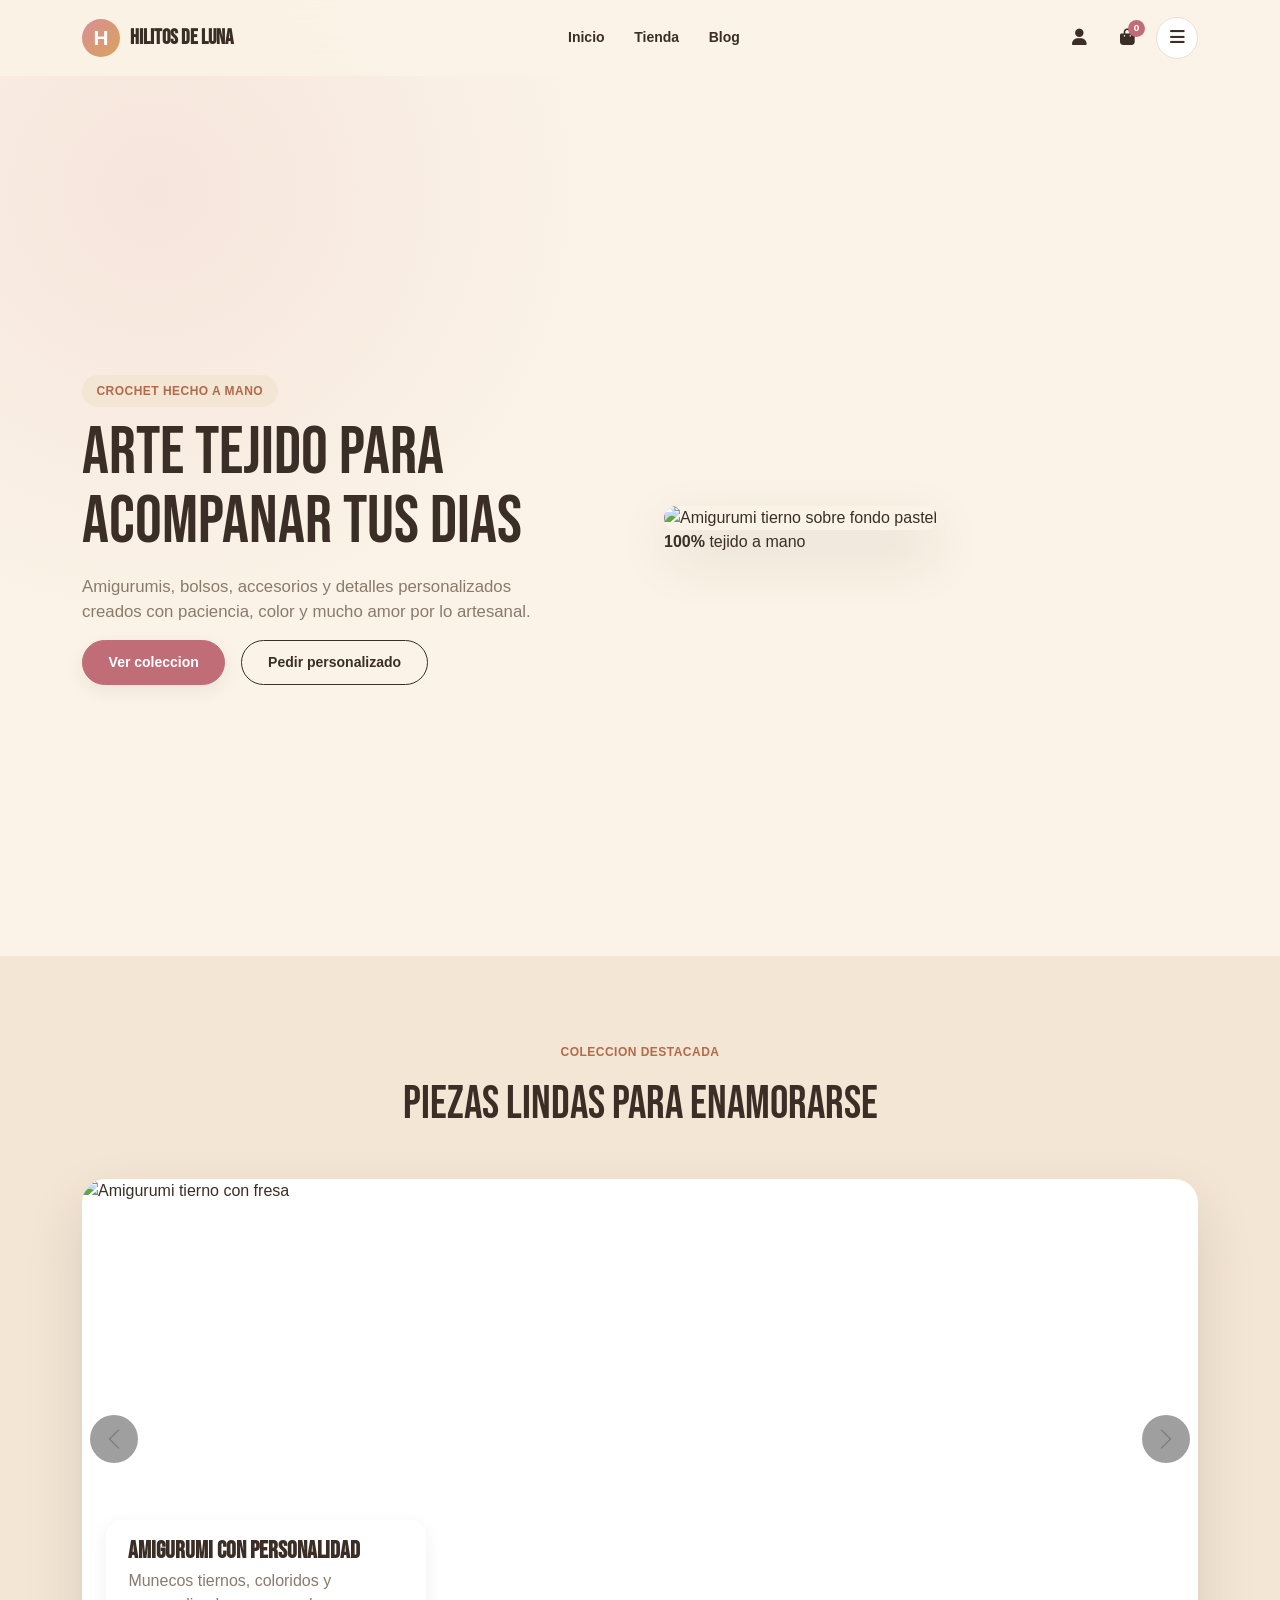
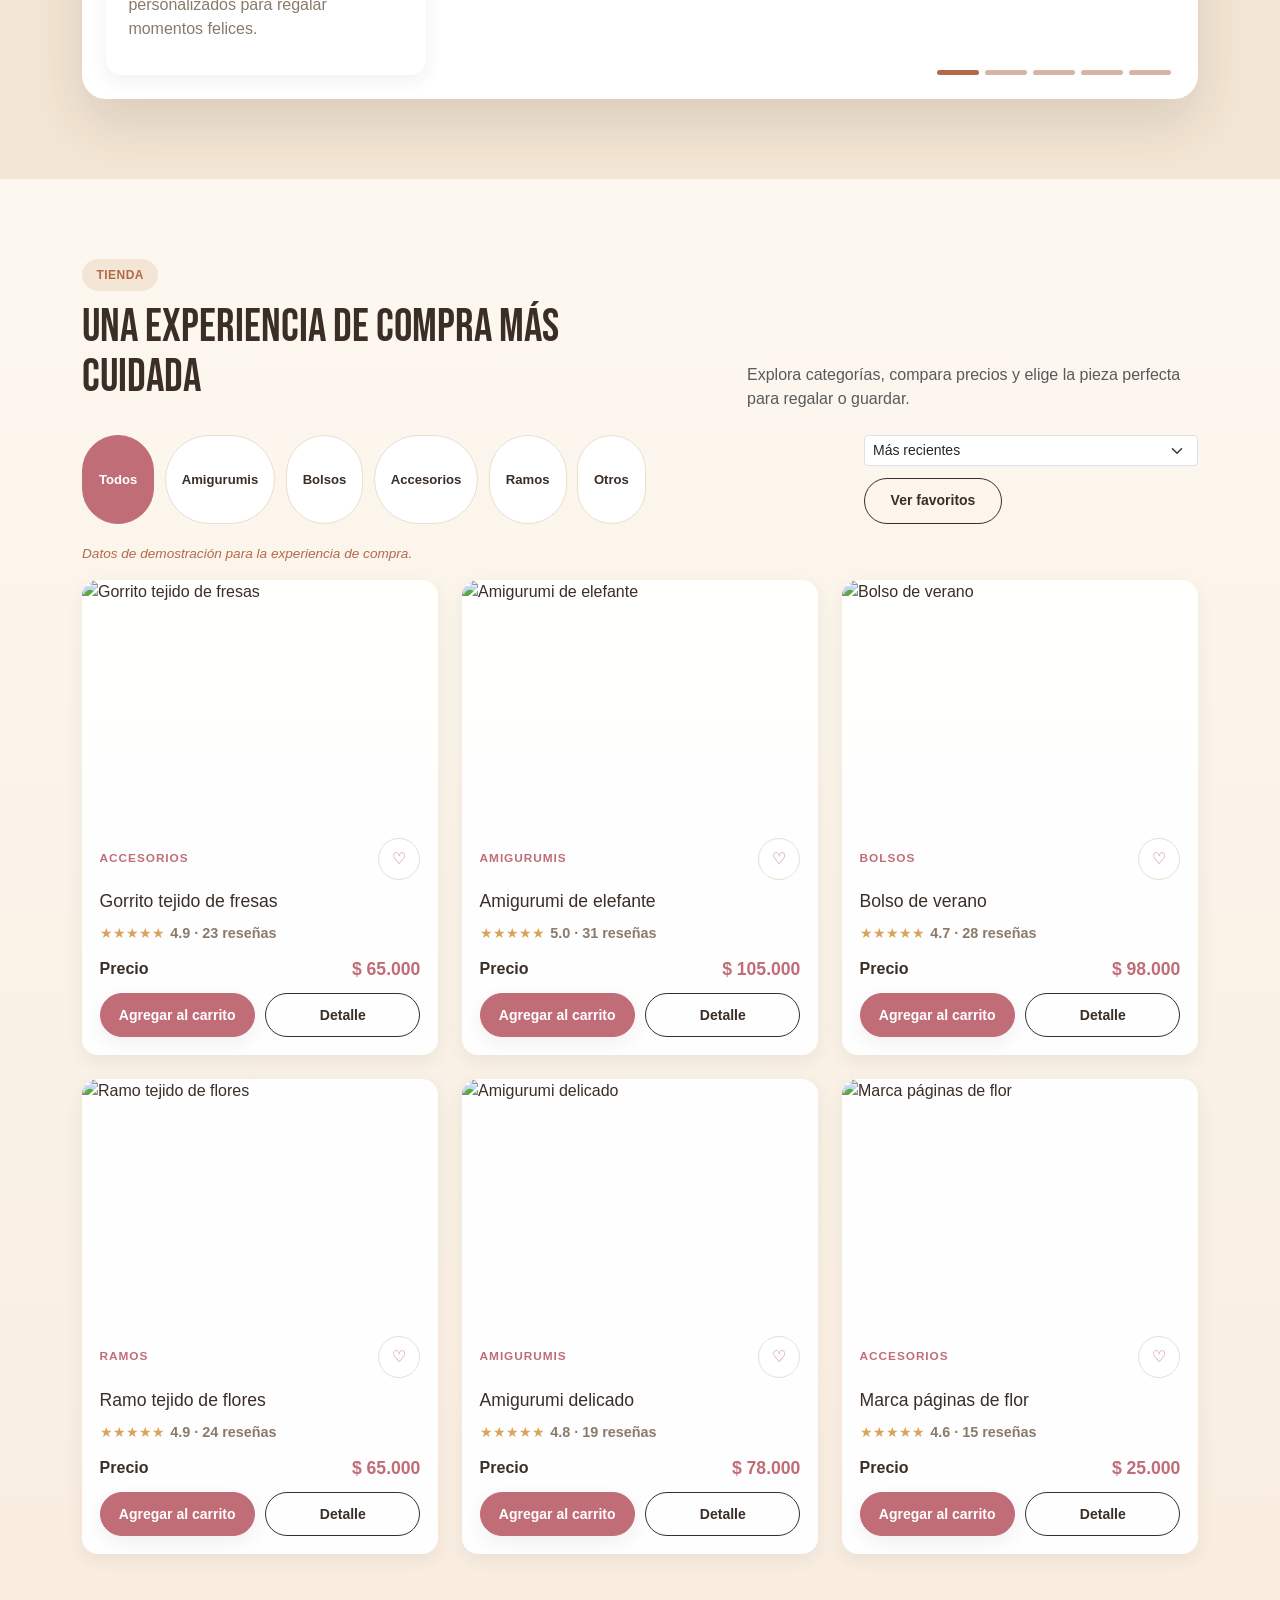
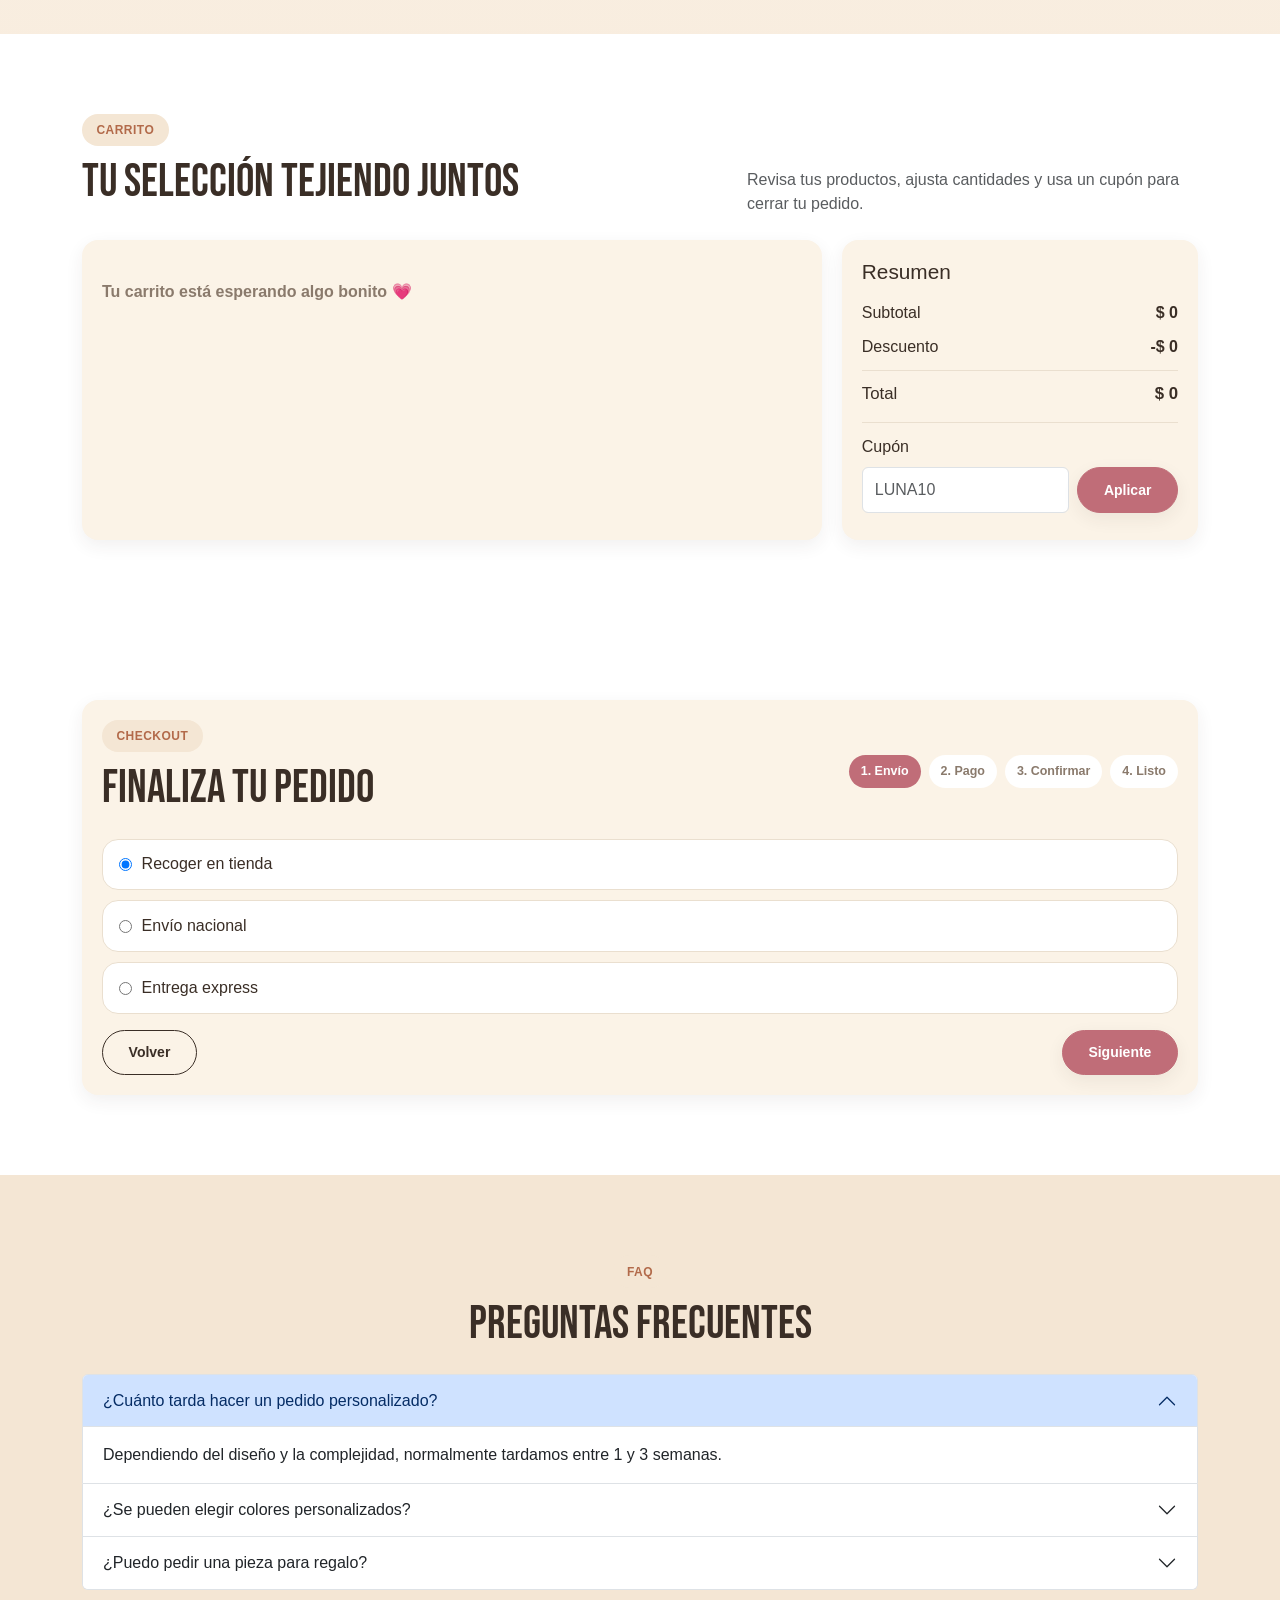
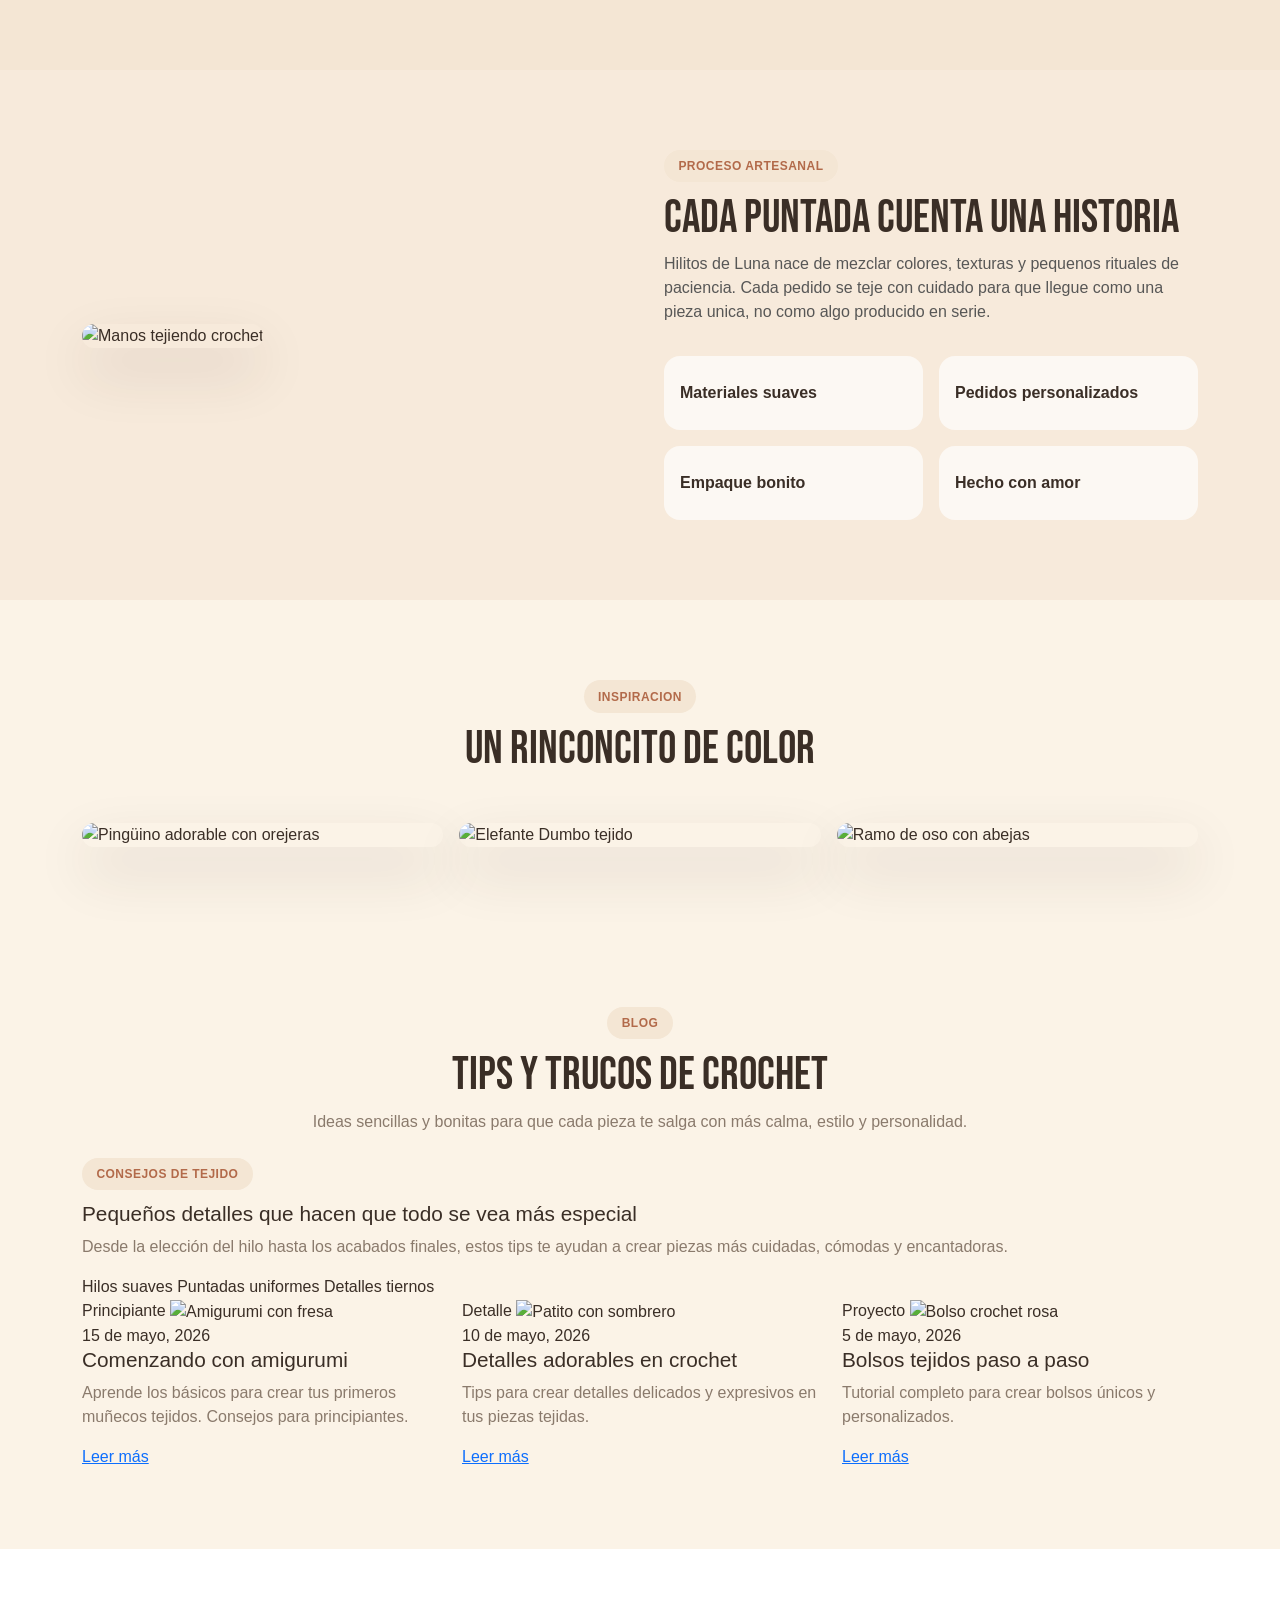
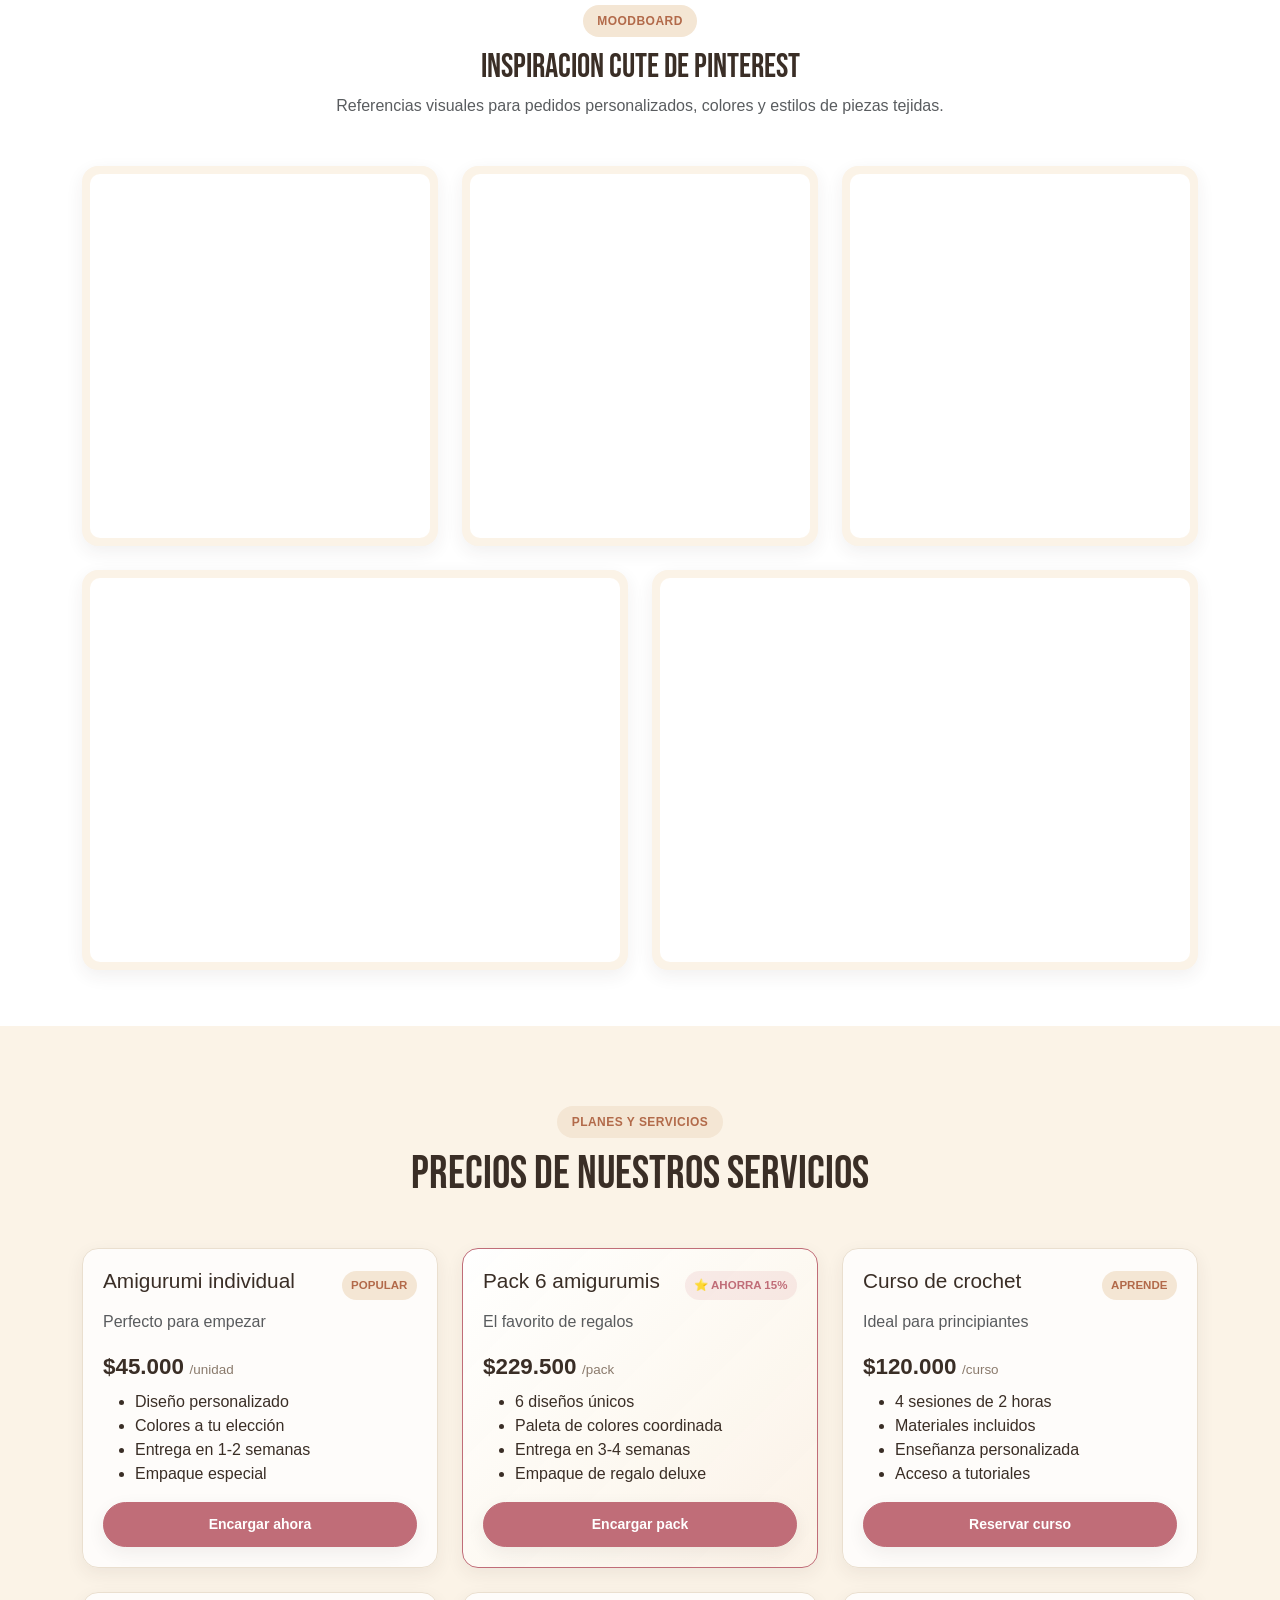
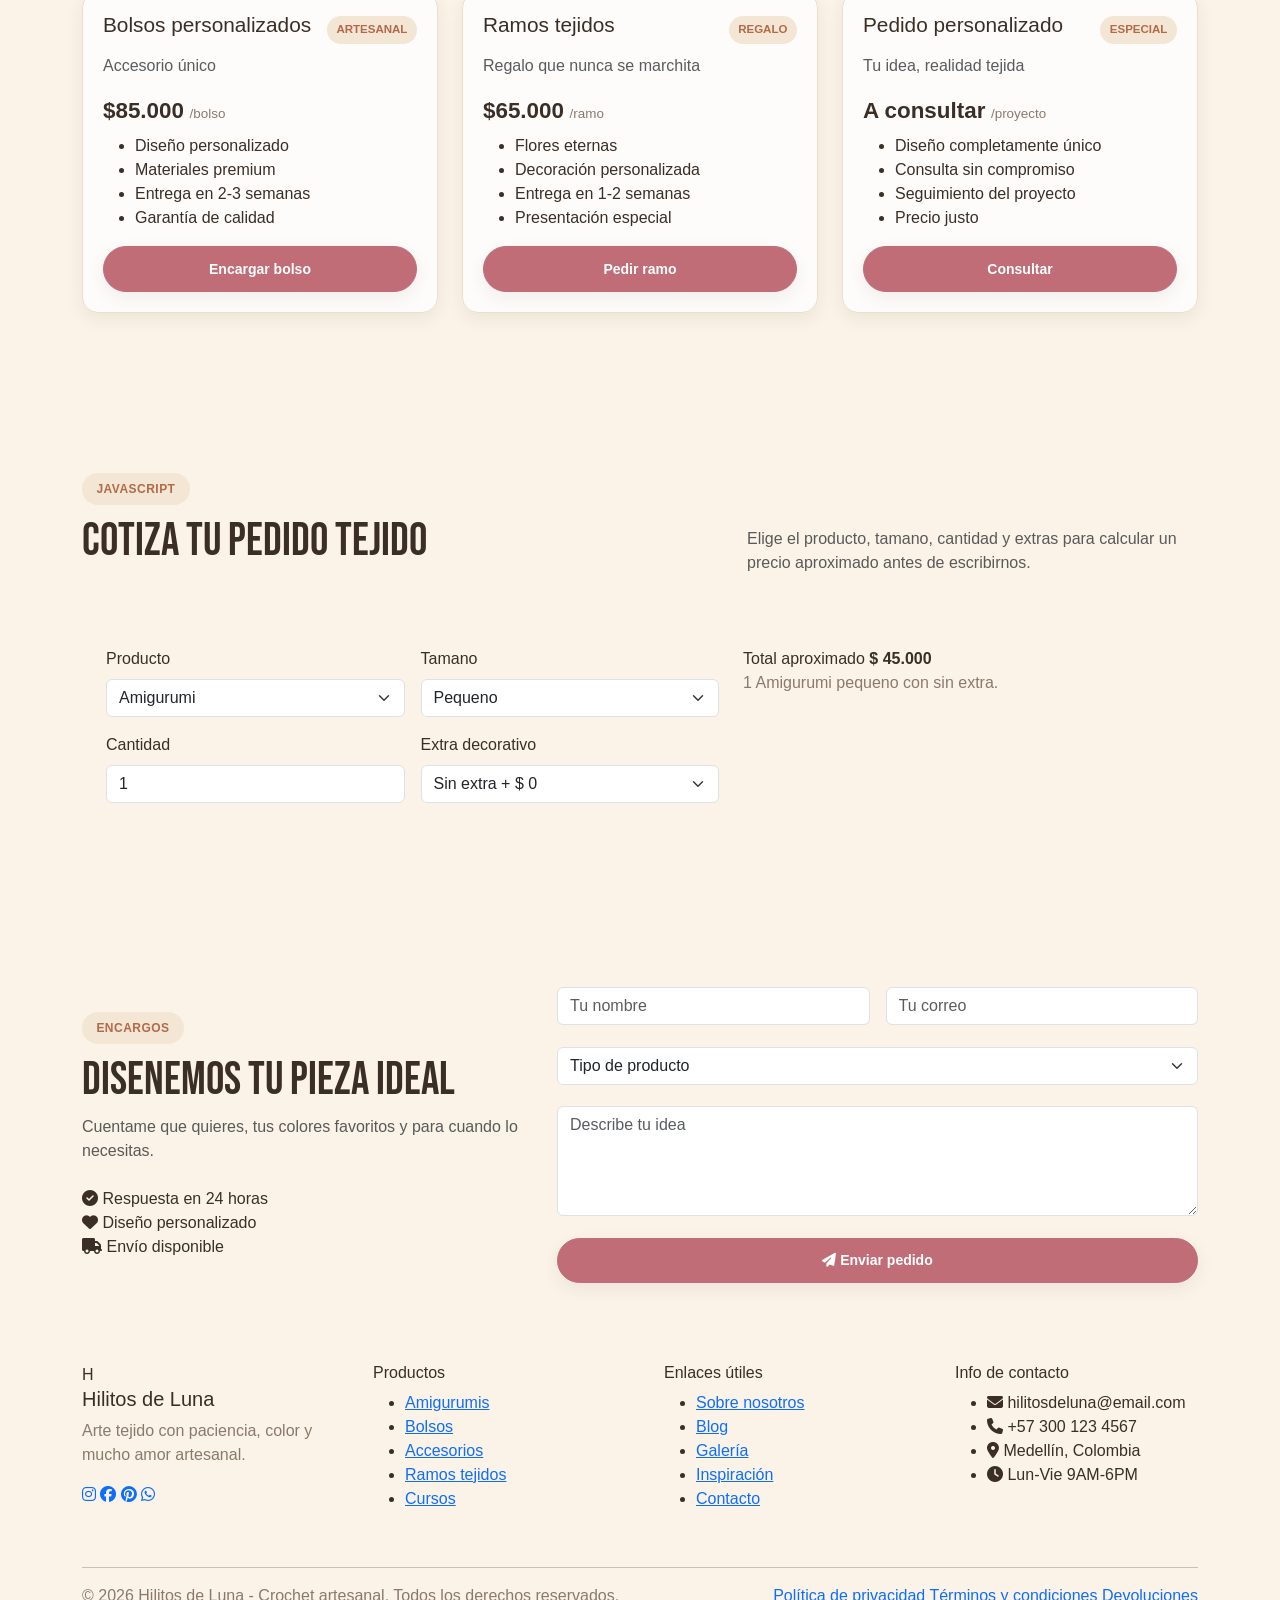
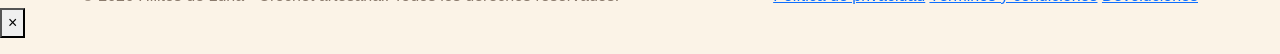
==== commit 9894e061: "Se agrego la seccion de carrito de compras, y ademas se arreglo la seccion de tips y trucos de croch" ====
--- a/index.html
+++ b/index.html
@@ -247,6 +247,155 @@
             </div>
         </section>
 
+        <section id="carrito" class="section-spacing cart-section">
+            <div class="container">
+                <div class="row justify-content-between align-items-end mb-4">
+                    <div class="col-lg-6">
+                        <span class="section-label">Carrito</span>
+                        <h2 class="section-title">Tu selección tejiendo juntos</h2>
+                    </div>
+                    <div class="col-lg-5">
+                        <p class="text-muted mb-0">Revisa tus productos, ajusta cantidades y usa un cupón para cerrar tu pedido.</p>
+                    </div>
+                </div>
+
+                <div class="cart-layout">
+                    <div class="cart-card">
+                        <div id="carritoItemsContainer"></div>
+                    </div>
+                    <aside class="cart-summary-card">
+                        <h3 class="mb-3">Resumen</h3>
+                        <div class="summary-row"><span>Subtotal</span><strong id="subtotalResumen">$0</strong></div>
+                        <div class="summary-row"><span>Descuento</span><strong id="descuentoResumen">$0</strong></div>
+                        <div class="summary-row total-row"><span>Total</span><strong id="totalResumen">$0</strong></div>
+                        <div class="coupon-box">
+                            <label class="form-label" for="codigoCupon">Cupón</label>
+                            <div class="coupon-input-row">
+                                <input class="form-control" id="codigoCupon" type="text" placeholder="LUNA10">
+                                <button class="btn btn-shop btn-sm" id="aplicarCupon" type="button">Aplicar</button>
+                            </div>
+                            <div class="coupon-message" id="mensajeCupon"></div>
+                        </div>
+                    </aside>
+                </div>
+            </div>
+        </section>
+
+        <section id="checkout" class="section-spacing checkout-section">
+            <div class="container">
+                <div class="checkout-card">
+                    <div class="checkout-header">
+                        <div>
+                            <span class="section-label">Checkout</span>
+                            <h2 class="section-title">Finaliza tu pedido</h2>
+                        </div>
+                        <div class="checkout-steps">
+                            <span class="step-pill active" data-step="1">1. Envío</span>
+                            <span class="step-pill" data-step="2">2. Pago</span>
+                            <span class="step-pill" data-step="3">3. Confirmar</span>
+                            <span class="step-pill" data-step="4">4. Listo</span>
+                        </div>
+                    </div>
+
+                    <div class="step-panel active" data-step="1">
+                        <div class="delivery-options">
+                            <label class="delivery-option">
+                                <input type="radio" name="delivery" checked>
+                                <span>Recoger en tienda</span>
+                            </label>
+                            <label class="delivery-option">
+                                <input type="radio" name="delivery">
+                                <span>Envío nacional</span>
+                            </label>
+                            <label class="delivery-option">
+                                <input type="radio" name="delivery">
+                                <span>Entrega express</span>
+                            </label>
+                        </div>
+                    </div>
+
+                    <div class="step-panel" data-step="2">
+                        <div class="payment-options">
+                            <label class="delivery-option">
+                                <input type="radio" name="payment" checked>
+                                <span>Transferencia bancaria</span>
+                            </label>
+                            <label class="delivery-option">
+                                <input type="radio" name="payment">
+                                <span>Pago contraentrega</span>
+                            </label>
+                            <label class="delivery-option">
+                                <input type="radio" name="payment">
+                                <span>Nequi o Daviplata</span>
+                            </label>
+                        </div>
+                    </div>
+
+                    <div class="step-panel" data-step="3">
+                        <div class="confirmation-box">
+                            <p class="mb-2">Tu pedido se prepara con mucho cuidado y te confirmaremos el valor final.</p>
+                            <div class="summary-row"><span>Total</span><strong id="checkoutTotalConfirm">$0</strong></div>
+                            <div class="summary-row"><span>Primer abono</span><strong id="checkoutAbonoConfirm">$0</strong></div>
+                            <div class="summary-row"><span>Saldo pendiente</span><strong id="checkoutSaldoConfirm">$0</strong></div>
+                        </div>
+                    </div>
+
+                    <div class="step-panel" data-step="4">
+                        <div class="confirmation-box">
+                            <h3>¡Listo!</h3>
+                            <p>Tu solicitud fue enviada correctamente. Pronto te responderemos con los próximos pasos.</p>
+                        </div>
+                    </div>
+
+                    <div class="checkout-actions">
+                        <button class="btn btn-outline-dark" id="checkoutPrev" type="button">Volver</button>
+                        <button class="btn btn-shop" id="checkoutNext" type="button">Siguiente</button>
+                    </div>
+                </div>
+            </div>
+        </section>
+
+        <section id="faq" class="section-spacing faq-section">
+            <div class="container">
+                <div class="text-center mb-4">
+                    <span class="section-label">FAQ</span>
+                    <h2 class="section-title">Preguntas frecuentes</h2>
+                </div>
+                <div class="accordion faq-accordion" id="faqAccordion">
+                    <div class="accordion-item">
+                        <h3 class="accordion-header" id="faqHeadingOne">
+                            <button class="accordion-button" type="button" data-bs-toggle="collapse" data-bs-target="#faqCollapseOne" aria-expanded="true" aria-controls="faqCollapseOne">
+                                ¿Cuánto tarda hacer un pedido personalizado?
+                            </button>
+                        </h3>
+                        <div id="faqCollapseOne" class="accordion-collapse collapse show" aria-labelledby="faqHeadingOne" data-bs-parent="#faqAccordion">
+                            <div class="accordion-body">Dependiendo del diseño y la complejidad, normalmente tardamos entre 1 y 3 semanas.</div>
+                        </div>
+                    </div>
+                    <div class="accordion-item">
+                        <h3 class="accordion-header" id="faqHeadingTwo">
+                            <button class="accordion-button collapsed" type="button" data-bs-toggle="collapse" data-bs-target="#faqCollapseTwo" aria-expanded="false" aria-controls="faqCollapseTwo">
+                                ¿Se pueden elegir colores personalizados?
+                            </button>
+                        </h3>
+                        <div id="faqCollapseTwo" class="accordion-collapse collapse" aria-labelledby="faqHeadingTwo" data-bs-parent="#faqAccordion">
+                            <div class="accordion-body">Sí, siempre que el color se pueda combinar con la propuesta del diseño.</div>
+                        </div>
+                    </div>
+                    <div class="accordion-item">
+                        <h3 class="accordion-header" id="faqHeadingThree">
+                            <button class="accordion-button collapsed" type="button" data-bs-toggle="collapse" data-bs-target="#faqCollapseThree" aria-expanded="false" aria-controls="faqCollapseThree">
+                                ¿Puedo pedir una pieza para regalo?
+                            </button>
+                        </h3>
+                        <div id="faqCollapseThree" class="accordion-collapse collapse" aria-labelledby="faqHeadingThree" data-bs-parent="#faqAccordion">
+                            <div class="accordion-body">Claro. También podemos preparar el empaque con un toque especial para sorprender.</div>
+                        </div>
+                    </div>
+                </div>
+            </div>
+        </section>
+
         <section id="historia" class="section-spacing story-section">
             <div class="container">
                 <div class="row align-items-center g-5">
@@ -299,41 +448,35 @@
 
         <section id="blog" class="section-spacing blog-section">
             <div class="container">
-                <div class="row align-items-end justify-content-between g-4 mb-5">
-                    <div class="col-lg-7">
-                        <span class="section-label">Blog</span>
-                        <h2 class="section-title">Tips y trucos de crochet</h2>
-                        <p class="section-copy">
-                            Pequeños consejos para que cada pieza quede más bonita, cómoda y llena de personalidad.
-                        </p>
-                    </div>
+                <div class="text-center mb-4">
+                    <span class="section-label">Blog</span>
+                    <h2 class="section-title">Tips y trucos de crochet</h2>
+                    <p class="section-copy mx-auto">Ideas sencillas y bonitas para que cada pieza te salga con más calma, estilo y personalidad.</p>
+                </div>
+
+                <div class="blog-intro-card">
+                    <div class="blog-intro-content">
+                        <span class="section-label">Consejos de tejido</span>
+                        <h3>Pequeños detalles que hacen que todo se vea más especial</h3>
+                        <p>Desde la elección del hilo hasta los acabados finales, estos tips te ayudan a crear piezas más cuidadas, cómodas y encantadoras.</p>
+                    </div>
+                    <div class="blog-intro-badges">
+                        <span class="blog-pill">Hilos suaves</span>
+                        <span class="blog-pill">Puntadas uniformes</span>
+                        <span class="blog-pill">Detalles tiernos</span>
+                    </div>
+                </div>
+
+                <div class="row g-4">
                     <div class="col-lg-4">
-                        <div class="blog-highlights">
-                            <div class="blog-highlight-item">
-                                <i class="fa-solid fa-star"></i>
-                                <span>Patrones suaves para empezar</span>
-                            </div>
-                            <div class="blog-highlight-item">
-                                <i class="fa-solid fa-heart"></i>
-                                <span>Detalles con mucha dulzura</span>
-                            </div>
-                            <div class="blog-highlight-item">
-                                <i class="fa-solid fa-palette"></i>
-                                <span>Combinaciones de color armoniosas</span>
-                            </div>
-                        </div>
-                    </div>
-                </div>
-
-                <div class="row g-4">
-                    <div class="col-lg-7">
-                        <article class="blog-card blog-card-featured">
+                        <article class="blog-card">
+                            <span class="blog-card-badge">Principiante</span>
                             <img src="https://i.pinimg.com/736x/0a/ae/f6/0aaef686f9bcc8b382236074e2072e4d.jpg"
                                 alt="Amigurumi con fresa" loading="lazy">
                             <div class="blog-body">
                                 <span class="blog-date">15 de mayo, 2026</span>
                                 <h3>Comenzando con amigurumi</h3>
-                                <p>Aprende los básicos para crear tus primeros muñecos tejidos con una base sólida y muy cómoda.</p>
+                                <p>Aprende los básicos para crear tus primeros muñecos tejidos. Consejos para principiantes.</p>
                                 <a href="#" class="read-more"
                                     data-title="Comenzando con amigurumi"
                                     data-date="15 de mayo, 2026"
@@ -344,44 +487,42 @@
                         </article>
                     </div>
 
-                    <div class="col-lg-5">
-                        <div class="row g-4">
-                            <div class="col-12">
-                                <article class="blog-card blog-card-stack">
-                                    <img src="https://i.pinimg.com/736x/ae/dc/38/aedc38026abfcb55217f2ce4659a151e.jpg"
-                                        alt="Patito con sombrero" loading="lazy">
-                                    <div class="blog-body">
-                                        <span class="blog-date">10 de mayo, 2026</span>
-                                        <h3>Detalles adorables en crochet</h3>
-                                        <p>Tips para crear detalles delicados y expresivos en tus piezas tejidas.</p>
-                                        <a href="#" class="read-more"
-                                            data-title="Detalles adorables en crochet"
-                                            data-date="10 de mayo, 2026"
-                                            data-image="https://i.pinimg.com/736x/ae/dc/38/aedc38026abfcb55217f2ce4659a151e.jpg"
-                                            data-summary="Los pequeños detalles son los que convierten una pieza en algo imposible de olvidar: ojos expresivos, flores, lazos y texturas suaves."
-                                            data-content="Un buen detalle no necesita ser complicado; a veces, la diferencia está en la elección de colores y en cómo se trabaja cada pequeña forma. Una florecita, un lazo o una sonrisa a mano pueden cambiar completamente la personalidad del amigurumi.||Si quieres que tus piezas luzcan más tiernas, prueba jugar con texturas: puntos más apretados, pequeños remates o accesorios con contrastes suaves. Así cada muñeco se vuelve más memorable sin perder su esencia artesanal.">Leer más</a>
-                                    </div>
-                                </article>
-                            </div>
-
-                            <div class="col-12">
-                                <article class="blog-card blog-card-stack">
-                                    <img src="https://i.pinimg.com/736x/be/68/09/be68093c20e1df95900c7458e324ce70.jpg"
-                                        alt="Bolso crochet rosa" loading="lazy">
-                                    <div class="blog-body">
-                                        <span class="blog-date">5 de mayo, 2026</span>
-                                        <h3>Bolsos tejidos paso a paso</h3>
-                                        <p>Tutorial completo para crear bolsos únicos y personalizados con buen acabado.</p>
-                                        <a href="#" class="read-more"
-                                            data-title="Bolsos tejidos paso a paso"
-                                            data-date="5 de mayo, 2026"
-                                            data-image="https://i.pinimg.com/736x/be/68/09/be68093c20e1df95900c7458e324ce70.jpg"
-                                            data-summary="Un bolso tejido no solo es útil, también puede convertirse en un accesorio que refleja estilo, color y personalidad en cada puntada."
-                                            data-content="Para hacer un bolso artesanal, empieza por definir la forma y el tamaño que necesitas. Luego diseña la base con puntadas firmes para que soporte bien el uso diario y mantenga su estructura con buena caída.||La parte más divertida llega cuando decides los detalles: asas, botones, remates o ajustes de color. Un bolso tejido se vuelve especial cuando combina funcionalidad con un toque único que te haga sentirlo como tuyo.">Leer más</a>
-                                    </div>
-                                </article>
-                            </div>
-                        </div>
+                    <div class="col-lg-4">
+                        <article class="blog-card">
+                            <span class="blog-card-badge">Detalle</span>
+                            <img src="https://i.pinimg.com/736x/ae/dc/38/aedc38026abfcb55217f2ce4659a151e.jpg"
+                                alt="Patito con sombrero" loading="lazy">
+                            <div class="blog-body">
+                                <span class="blog-date">10 de mayo, 2026</span>
+                                <h3>Detalles adorables en crochet</h3>
+                                <p>Tips para crear detalles delicados y expresivos en tus piezas tejidas.</p>
+                                <a href="#" class="read-more"
+                                    data-title="Detalles adorables en crochet"
+                                    data-date="10 de mayo, 2026"
+                                    data-image="https://i.pinimg.com/736x/ae/dc/38/aedc38026abfcb55217f2ce4659a151e.jpg"
+                                    data-summary="Los pequeños detalles son los que convierten una pieza en algo imposible de olvidar: ojos expresivos, flores, lazos y texturas suaves."
+                                    data-content="Un buen detalle no necesita ser complicado; a veces, la diferencia está en la elección de colores y en cómo se trabaja cada pequeña forma. Una florecita, un lazo o una sonrisa a mano pueden cambiar completamente la personalidad del amigurumi.||Si quieres que tus piezas luzcan más tiernas, prueba jugar con texturas: puntos más apretados, pequeños remates o accesorios con contrastes suaves. Así cada muñeco se vuelve más memorable sin perder su esencia artesanal.">Leer más</a>
+                            </div>
+                        </article>
+                    </div>
+
+                    <div class="col-lg-4">
+                        <article class="blog-card">
+                            <span class="blog-card-badge">Proyecto</span>
+                            <img src="https://i.pinimg.com/736x/be/68/09/be68093c20e1df95900c7458e324ce70.jpg"
+                                alt="Bolso crochet rosa" loading="lazy">
+                            <div class="blog-body">
+                                <span class="blog-date">5 de mayo, 2026</span>
+                                <h3>Bolsos tejidos paso a paso</h3>
+                                <p>Tutorial completo para crear bolsos únicos y personalizados.</p>
+                                <a href="#" class="read-more"
+                                    data-title="Bolsos tejidos paso a paso"
+                                    data-date="5 de mayo, 2026"
+                                    data-image="https://i.pinimg.com/736x/be/68/09/be68093c20e1df95900c7458e324ce70.jpg"
+                                    data-summary="Un bolso tejido no solo es útil, también puede convertirse en un accesorio que refleja estilo, color y personalidad en cada puntada."
+                                    data-content="Para hacer un bolso artesanal, empieza por definir la forma y el tamaño que necesitas. Luego diseña la base con puntadas firmes para que soporte bien el uso diario y mantenga su estructura con buena caída.||La parte más divertida llega cuando decides los detalles: asas, botones, remates o ajustes de color. Un bolso tejido se vuelve especial cuando combina funcionalidad con un toque único que te haga sentirlo como tuyo.">Leer más</a>
+                            </div>
+                        </article>
                     </div>
                 </div>
             </div>
@@ -436,109 +577,164 @@
 
         <section id="precios" class="section-spacing pricing-section">
             <div class="container">
-                <div class="text-center mb-4">
+                <div class="text-center mb-5">
                     <span class="section-label">Planes y servicios</span>
-                    <h2 class="section-title">Precios claros y fáciles de comparar</h2>
-                </div>
-
-                <div class="pricing-grid">
-                    <article class="pricing-card">
-                        <div class="pricing-header">
-                            <h3>Amigurumis</h3>
-                            <span class="pricing-badge">Popular</span>
-                        </div>
-                        <div class="pricing-body">
-                            <div class="price-display">
-                                <span class="price">$45.000</span>
-                                <span class="period">/unidad</span>
-                            </div>
-                            <p class="text-muted">Diseños tiernos y personalizados.</p>
-                        </div>
-                    </article>
-
-                    <article class="pricing-card featured">
-                        <div class="pricing-header featured-header">
-                            <h3>Pack de amigurumis</h3>
-                            <span class="pricing-badge discount">Ahorra 15%</span>
-                        </div>
-                        <div class="pricing-body featured-body">
-                            <div class="price-display featured-price-display">
-                                <span class="price">$229.500</span>
-                                <span class="period">/pack</span>
-                            </div>
-                            <p class="text-muted">Ideal para regalos o colecciones.</p>
-                        </div>
-                    </article>
-
-                    <article class="pricing-card">
-                        <div class="pricing-header">
-                            <h3>Cursos</h3>
-                            <span class="pricing-badge">Aprende</span>
-                        </div>
-                        <div class="pricing-body">
-                            <div class="price-display">
-                                <span class="price">$120.000</span>
-                                <span class="period">/curso</span>
-                            </div>
-                            <p class="text-muted">Sesiones guiadas para principiantes.</p>
-                        </div>
-                    </article>
-
-                    <article class="pricing-card">
-                        <div class="pricing-header">
-                            <h3>Bolsos personalizados</h3>
-                            <span class="pricing-badge">Artesanal</span>
-                        </div>
-                        <div class="pricing-body">
-                            <div class="price-display">
-                                <span class="price">$85.000</span>
-                                <span class="period">/bolso</span>
-                            </div>
-                            <p class="text-muted">Accesorios únicos con tu identidad.</p>
-                        </div>
-                    </article>
-
-                    <article class="pricing-card">
-                        <div class="pricing-header">
-                            <h3>Ramos tejidos</h3>
-                            <span class="pricing-badge">Regalo</span>
-                        </div>
-                        <div class="pricing-body">
-                            <div class="price-display">
-                                <span class="price">$65.000</span>
-                                <span class="period">/ramo</span>
-                            </div>
-                            <p class="text-muted">Flores eternas y delicadas.</p>
-                        </div>
-                    </article>
-
-                    <article class="pricing-card">
-                        <div class="pricing-header">
-                            <h3>Pedidos personalizados</h3>
-                            <span class="pricing-badge">Especial</span>
-                        </div>
-                        <div class="pricing-body">
-                            <div class="price-display">
-                                <span class="price">Consultar precio</span>
-                                <span class="period">/proyecto</span>
-                            </div>
-                            <p class="text-muted">Tu idea, realidad tejida.</p>
-                        </div>
-                    </article>
+                    <h2 class="section-title">Precios de nuestros servicios</h2>
+                </div>
+
+                <div class="row g-4">
+                    <div class="col-md-6 col-lg-4">
+                        <div class="pricing-card">
+                            <div class="pricing-header">
+                                <h3>Amigurumi individual</h3>
+                                <span class="pricing-badge">Popular</span>
+                            </div>
+                            <div class="pricing-body">
+                                <p class="text-muted">Perfecto para empezar</p>
+                                <div class="price-display">
+                                    <span class="price">$45.000</span>
+                                    <span class="period">/unidad</span>
+                                </div>
+                                <ul class="pricing-features">
+                                    <li>Diseño personalizado</li>
+                                    <li>Colores a tu elección</li>
+                                    <li>Entrega en 1-2 semanas</li>
+                                    <li>Empaque especial</li>
+                                </ul>
+                                <a href="#contacto" class="btn btn-shop btn-sm w-100">Encargar ahora</a>
+                            </div>
+                        </div>
+                    </div>
+
+                    <div class="col-md-6 col-lg-4">
+                        <div class="pricing-card featured">
+                            <div class="pricing-header featured-header">
+                                <h3>Pack 6 amigurumis</h3>
+                                <span class="pricing-badge discount">⭐ Ahorra 15%</span>
+                            </div>
+                            <div class="pricing-body featured-body">
+                                <p class="text-muted">El favorito de regalos</p>
+                                <div class="price-display featured-price-display">
+                                    <span class="price">$229.500</span>
+                                    <span class="period">/pack</span>
+                                </div>
+                                <ul class="pricing-features">
+                                    <li>6 diseños únicos</li>
+                                    <li>Paleta de colores coordinada</li>
+                                    <li>Entrega en 3-4 semanas</li>
+                                    <li>Empaque de regalo deluxe</li>
+                                </ul>
+                                <a href="#contacto" class="btn btn-shop btn-sm w-100">Encargar pack</a>
+                            </div>
+                        </div>
+                    </div>
+
+                    <div class="col-md-6 col-lg-4">
+                        <div class="pricing-card">
+                            <div class="pricing-header">
+                                <h3>Curso de crochet</h3>
+                                <span class="pricing-badge">Aprende</span>
+                            </div>
+                            <div class="pricing-body">
+                                <p class="text-muted">Ideal para principiantes</p>
+                                <div class="price-display">
+                                    <span class="price">$120.000</span>
+                                    <span class="period">/curso</span>
+                                </div>
+                                <ul class="pricing-features">
+                                    <li>4 sesiones de 2 horas</li>
+                                    <li>Materiales incluidos</li>
+                                    <li>Enseñanza personalizada</li>
+                                    <li>Acceso a tutoriales</li>
+                                </ul>
+                                <a href="#contacto" class="btn btn-shop btn-sm w-100">Reservar curso</a>
+                            </div>
+                        </div>
+                    </div>
+
+                    <div class="col-md-6 col-lg-4">
+                        <div class="pricing-card">
+                            <div class="pricing-header">
+                                <h3>Bolsos personalizados</h3>
+                                <span class="pricing-badge">Artesanal</span>
+                            </div>
+                            <div class="pricing-body">
+                                <p class="text-muted">Accesorio único</p>
+                                <div class="price-display">
+                                    <span class="price">$85.000</span>
+                                    <span class="period">/bolso</span>
+                                </div>
+                                <ul class="pricing-features">
+                                    <li>Diseño personalizado</li>
+                                    <li>Materiales premium</li>
+                                    <li>Entrega en 2-3 semanas</li>
+                                    <li>Garantía de calidad</li>
+                                </ul>
+                                <a href="#contacto" class="btn btn-shop btn-sm w-100">Encargar bolso</a>
+                            </div>
+                        </div>
+                    </div>
+
+                    <div class="col-md-6 col-lg-4">
+                        <div class="pricing-card">
+                            <div class="pricing-header">
+                                <h3>Ramos tejidos</h3>
+                                <span class="pricing-badge">Regalo</span>
+                            </div>
+                            <div class="pricing-body">
+                                <p class="text-muted">Regalo que nunca se marchita</p>
+                                <div class="price-display">
+                                    <span class="price">$65.000</span>
+                                    <span class="period">/ramo</span>
+                                </div>
+                                <ul class="pricing-features">
+                                    <li>Flores eternas</li>
+                                    <li>Decoración personalizada</li>
+                                    <li>Entrega en 1-2 semanas</li>
+                                    <li>Presentación especial</li>
+                                </ul>
+                                <a href="#contacto" class="btn btn-shop btn-sm w-100">Pedir ramo</a>
+                            </div>
+                        </div>
+                    </div>
+
+                    <div class="col-md-6 col-lg-4">
+                        <div class="pricing-card">
+                            <div class="pricing-header">
+                                <h3>Pedido personalizado</h3>
+                                <span class="pricing-badge">Especial</span>
+                            </div>
+                            <div class="pricing-body">
+                                <p class="text-muted">Tu idea, realidad tejida</p>
+                                <div class="price-display">
+                                    <span class="price">A consultar</span>
+                                    <span class="period">/proyecto</span>
+                                </div>
+                                <ul class="pricing-features">
+                                    <li>Diseño completamente único</li>
+                                    <li>Consulta sin compromiso</li>
+                                    <li>Seguimiento del proyecto</li>
+                                    <li>Precio justo</li>
+                                </ul>
+                                <a href="#contacto" class="btn btn-shop btn-sm w-100">Consultar</a>
+                            </div>
+                        </div>
+                    </div>
                 </div>
             </div>
         </section>
 
         <section id="cotizador" class="section-spacing quote-section">
             <div class="container">
-                <div class="row justify-content-between align-items-end mb-4">
+                <div class="row justify-content-between align-items-end mb-5">
                     <div class="col-lg-6">
                         <span class="section-label">JavaScript</span>
-                        <h2 class="section-title">Configurador rápido de pedidos</h2>
+                        <h2 class="section-title">Cotiza tu pedido tejido</h2>
                     </div>
                     <div class="col-lg-5">
                         <p class="text-muted mb-0">
-                            Ajusta el producto, el tamaño, la cantidad y los extras para ver una estimación instantánea.
+                            Elige el producto, tamano, cantidad y extras para calcular un precio aproximado antes de
+                            escribirnos.
                         </p>
                     </div>
                 </div>
@@ -553,15 +749,16 @@
                                         <select class="form-select" id="productoCotizado"></select>
                                     </div>
                                     <div class="col-md-6">
-                                        <label class="form-label" for="tamanoCotizado">Tamaño</label>
+                                        <label class="form-label" for="tamanoCotizado">Tamano</label>
                                         <select class="form-select" id="tamanoCotizado"></select>
                                     </div>
                                     <div class="col-md-6">
                                         <label class="form-label" for="cantidadCotizada">Cantidad</label>
-                                        <input class="form-control" id="cantidadCotizada" type="number" min="1" max="12" value="1">
+                                        <input class="form-control" id="cantidadCotizada" type="number" min="1" max="12"
+                                            value="1">
                                     </div>
                                     <div class="col-md-6">
-                                        <label class="form-label" for="extraCotizado">Extra / personalización</label>
+                                        <label class="form-label" for="extraCotizado">Extra decorativo</label>
                                         <select class="form-select" id="extraCotizado"></select>
                                     </div>
                                 </div>
@@ -570,141 +767,11 @@
 
                         <div class="col-lg-5">
                             <aside class="quote-result">
-                                <span class="quote-kicker">TOTAL APROXIMADO</span>
+                                <span class="quote-kicker">Total aproximado</span>
                                 <strong id="totalCotizado">$0</strong>
-                                <p id="detalleCotizado">Selecciona las opciones para ver tu cotización.</p>
-                                <p class="quote-note">Precio estimado. La cotización final puede variar según colores, tiempo de elaboración y detalles personalizados.</p>
-                                <button class="btn btn-shop mt-3" id="cotizadorCTA" type="button">Solicitar este pedido</button>
+                                <p id="detalleCotizado">Selecciona las opciones para ver tu cotizacion.</p>
                             </aside>
                         </div>
-                    </div>
-                </div>
-            </div>
-        </section>
-
-        <section id="carrito" class="section-spacing cart-section">
-            <div class="container">
-                <div class="section-heading text-center mb-4">
-                    <span class="section-label">Carrito</span>
-                    <h2 class="section-title">Tu cesta de compras</h2>
-                </div>
-                <div class="cart-layout">
-                    <div class="cart-card">
-                        <div id="carritoItemsContainer" class="cart-items"></div>
-                    </div>
-                    <aside class="cart-summary-card">
-                        <h3>Resumen</h3>
-                        <div class="summary-row"><span>Subtotal</span><strong id="subtotalResumen">$0</strong></div>
-                        <div class="summary-row"><span>Descuento</span><strong id="descuentoResumen">-$0</strong></div>
-                        <div class="summary-row total-row"><span>Total</span><strong id="totalResumen">$0</strong></div>
-                        <div class="coupon-box">
-                            <label class="form-label" for="codigoCupon">¿Tienes un código promocional?</label>
-                            <div class="coupon-input-row">
-                                <input class="form-control" id="codigoCupon" type="text" placeholder="LUNA10">
-                                <button class="btn btn-shop btn-sm" id="aplicarCupon" type="button">Aplicar</button>
-                            </div>
-                            <p class="coupon-message" id="mensajeCupon"></p>
-                        </div>
-                        <a href="#checkout" class="btn btn-shop w-100 mt-3">Ir al checkout</a>
-                    </aside>
-                </div>
-            </div>
-        </section>
-
-        <section id="checkout" class="section-spacing checkout-section">
-            <div class="container">
-                <div class="checkout-card">
-                    <div class="checkout-header">
-                        <div>
-                            <span class="section-label">Checkout</span>
-                            <h2 class="section-title">Completa tu pedido</h2>
-                        </div>
-                        <div class="checkout-steps" aria-label="Pasos del checkout">
-                            <span class="step-pill active" data-step="1">Paso 1</span>
-                            <span class="step-pill" data-step="2">Paso 2</span>
-                            <span class="step-pill" data-step="3">Paso 3</span>
-                            <span class="step-pill" data-step="4">Paso 4</span>
-                        </div>
-                    </div>
-
-                    <div class="checkout-body">
-                        <div class="step-panel active" data-step="1">
-                            <h3>PASO 1 — Datos de envío</h3>
-                            <div class="row g-3">
-                                <div class="col-md-6">
-                                    <label class="form-label" for="checkoutNombre">Nombre completo</label>
-                                    <input class="form-control" id="checkoutNombre" type="text">
-                                </div>
-                                <div class="col-md-6">
-                                    <label class="form-label" for="checkoutCorreo">Correo electrónico</label>
-                                    <input class="form-control" id="checkoutCorreo" type="email">
-                                </div>
-                                <div class="col-md-6">
-                                    <label class="form-label" for="checkoutCiudad">Ciudad</label>
-                                    <input class="form-control" id="checkoutCiudad" type="text">
-                                </div>
-                                <div class="col-md-6">
-                                    <label class="form-label" for="checkoutDireccion">Dirección</label>
-                                    <input class="form-control" id="checkoutDireccion" type="text">
-                                </div>
-                            </div>
-                        </div>
-
-                        <div class="step-panel" data-step="2">
-                            <h3>PASO 2 — Método de entrega</h3>
-                            <div class="delivery-options">
-                                <label class="delivery-option">
-                                    <input type="radio" name="deliveryMethod" value="domicilio" checked>
-                                    <span>Entrega a domicilio</span>
-                                </label>
-                                <label class="delivery-option">
-                                    <input type="radio" name="deliveryMethod" value="retiro">
-                                    <span>Retiro en tienda</span>
-                                </label>
-                                <label class="delivery-option">
-                                    <input type="radio" name="deliveryMethod" value="express">
-                                    <span>Express nacional</span>
-                                </label>
-                            </div>
-                        </div>
-
-                        <div class="step-panel" data-step="3">
-                            <h3>PASO 3 — Método de pago</h3>
-                            <div class="payment-options">
-                                <label class="delivery-option">
-                                    <input type="radio" name="paymentMethod" value="tarjeta" checked>
-                                    <span>Tarjeta</span>
-                                </label>
-                                <label class="delivery-option">
-                                    <input type="radio" name="paymentMethod" value="pse">
-                                    <span>PSE</span>
-                                </label>
-                                <label class="delivery-option">
-                                    <input type="radio" name="paymentMethod" value="transferencia">
-                                    <span>Transferencia</span>
-                                </label>
-                            </div>
-                            <div class="form-check mt-3">
-                                <input class="form-check-input" type="checkbox" id="checkoutAbono">
-                                <label class="form-check-label" for="checkoutAbono">Quiero pagar un abono del 50% para un pedido personalizado</label>
-                            </div>
-                            <p class="checkout-note">La pasarela real no está integrada; esta vista está preparada para una integración futura.</p>
-                        </div>
-
-                        <div class="step-panel" data-step="4">
-                            <h3>PASO 4 — Confirmación</h3>
-                            <div class="confirmation-box">
-                                <div class="summary-row"><span>Total</span><strong id="checkoutTotalConfirm">$0</strong></div>
-                                <div class="summary-row"><span>Abono inicial</span><strong id="checkoutAbonoConfirm">$0</strong></div>
-                                <div class="summary-row"><span>Saldo restante</span><strong id="checkoutSaldoConfirm">$0</strong></div>
-                                <p class="checkout-note">Al confirmar, el pedido se marca como compra verificada para activar el envío de reseñas en el detalle del producto.</p>
-                            </div>
-                        </div>
-                    </div>
-
-                    <div class="checkout-actions">
-                        <button class="btn btn-outline-dark" id="checkoutPrev" type="button">Anterior</button>
-                        <button class="btn btn-shop" id="checkoutNext" type="button">Siguiente</button>
                     </div>
                 </div>
             </div>
@@ -716,8 +783,8 @@
                     <div class="row g-4 align-items-center">
                         <div class="col-lg-5">
                             <span class="section-label">Encargos</span>
-                            <h2 class="section-title">Diseñemos tu pieza ideal</h2>
-                            <p class="text-muted mb-4">Cuéntanos qué quieres, tus colores favoritos y para cuándo lo necesitas.</p>
+                            <h2 class="section-title">Disenemos tu pieza ideal</h2>
+                            <p class="text-muted mb-4">Cuentame que quieres, tus colores favoritos y para cuando lo necesitas.</p>
                             <div class="contact-benefits">
                                 <div class="benefit-item">
                                     <i class="fas fa-check-circle"></i>
@@ -734,7 +801,7 @@
                             </div>
                         </div>
                         <div class="col-lg-7">
-                            <form class="contact-form" id="contactForm" novalidate>
+                            <form class="contact-form" id="contactForm">
                                 <div class="row g-3">
                                     <div class="col-md-6">
                                         <div class="form-group">
@@ -752,10 +819,10 @@
                                         <div class="form-group">
                                             <select class="form-select" id="contactTipo" required>
                                                 <option value="">Tipo de producto</option>
-                                                <option>Amigurumi</option>
-                                                <option>Bolso</option>
-                                                <option>Accesorio</option>
-                                                <option>Pedido personalizado</option>
+                                                <option value="Amigurumi">Amigurumi</option>
+                                                <option value="Bolso">Bolso</option>
+                                                <option value="Accesorio">Accesorio</option>
+                                                <option value="Pedido personalizado">Pedido personalizado</option>
                                             </select>
                                             <div class="invalid-feedback" data-error-for="contactTipo"></div>
                                         </div>
@@ -766,16 +833,6 @@
                                             <div class="invalid-feedback" data-error-for="contactDescripcion"></div>
                                         </div>
                                     </div>
-                                    <div class="col-md-6">
-                                        <div class="form-group">
-                                            <input class="form-control" id="contactColores" type="text" placeholder="Colores favoritos">
-                                        </div>
-                                    </div>
-                                    <div class="col-md-6">
-                                        <div class="form-group">
-                                            <input class="form-control" id="contactFecha" type="text" placeholder="Fecha requerida">
-                                        </div>
-                                    </div>
                                     <div class="col-12">
                                         <button class="btn btn-shop btn-lg w-100" type="submit">
                                             <i class="fas fa-paper-plane"></i> Enviar pedido
@@ -788,69 +845,7 @@
                 </div>
             </div>
         </section>
-
-        <section id="faq" class="section-spacing faq-section">
-            <div class="container">
-                <div class="text-center mb-4">
-                    <span class="section-label">FAQ</span>
-                    <h2 class="section-title">Preguntas frecuentes</h2>
-                </div>
-                <div class="accordion faq-accordion" id="faqAccordion">
-                    <div class="accordion-item">
-                        <h3 class="accordion-header" id="faqOneHeading">
-                            <button class="accordion-button" type="button" data-bs-toggle="collapse" data-bs-target="#faqOne" aria-expanded="true" aria-controls="faqOne">¿Cuánto tarda un pedido?</button>
-                        </h3>
-                        <div id="faqOne" class="accordion-collapse collapse show" aria-labelledby="faqOneHeading" data-bs-parent="#faqAccordion">
-                            <div class="accordion-body">Los pedidos artesanales suelen tardar entre 1 y 3 semanas, según la complejidad y la personalización.</div>
-                        </div>
-                    </div>
-                    <div class="accordion-item">
-                        <h3 class="accordion-header" id="faqTwoHeading">
-                            <button class="accordion-button collapsed" type="button" data-bs-toggle="collapse" data-bs-target="#faqTwo" aria-expanded="false" aria-controls="faqTwo">¿Realizan envíos nacionales?</button>
-                        </h3>
-                        <div id="faqTwo" class="accordion-collapse collapse" aria-labelledby="faqTwoHeading" data-bs-parent="#faqAccordion">
-                            <div class="accordion-body">Sí, trabajamos con envíos nacionales y coordinamos el costo según la ubicación y el tamaño de la pieza.</div>
-                        </div>
-                    </div>
-                    <div class="accordion-item">
-                        <h3 class="accordion-header" id="faqThreeHeading">
-                            <button class="accordion-button collapsed" type="button" data-bs-toggle="collapse" data-bs-target="#faqThree" aria-expanded="false" aria-controls="faqThree">¿Cómo cuidar una pieza de crochet?</button>
-                        </h3>
-                        <div id="faqThree" class="accordion-collapse collapse" aria-labelledby="faqThreeHeading" data-bs-parent="#faqAccordion">
-                            <div class="accordion-body">Recomendamos lavarla a mano con agua fría y secarla al aire para conservar su forma y colores.</div>
-                        </div>
-                    </div>
-                    <div class="accordion-item">
-                        <h3 class="accordion-header" id="faqFourHeading">
-                            <button class="accordion-button collapsed" type="button" data-bs-toggle="collapse" data-bs-target="#faqFour" aria-expanded="false" aria-controls="faqFour">¿Cuál es la política de cambios?</button>
-                        </h3>
-                        <div id="faqFour" class="accordion-collapse collapse" aria-labelledby="faqFourHeading" data-bs-parent="#faqAccordion">
-                            <div class="accordion-body">Las piezas personalizadas no admiten cambios una vez confirmadas, pero si hay un error de producción se revisa de inmediato.</div>
-                        </div>
-                    </div>
-                </div>
-            </div>
-        </section>
     </main>
-
-    <div class="modal fade product-modal" id="productDetailModal" tabindex="-1" aria-hidden="true">
-        <div class="modal-dialog modal-xl modal-dialog-centered">
-            <div class="modal-content">
-                <button type="button" class="btn-close product-modal-close" data-bs-dismiss="modal" aria-label="Cerrar detalle"></button>
-                <div id="detalleProductoContenido" class="product-modal-body"></div>
-            </div>
-        </div>
-    </div>
-
-    <div class="offcanvas offcanvas-end cart-offcanvas" tabindex="-1" id="cartDrawer" aria-labelledby="cartDrawerLabel">
-        <div class="offcanvas-header">
-            <h5 id="cartDrawerLabel">Tu carrito</h5>
-            <button type="button" class="btn-close" data-bs-dismiss="offcanvas" aria-label="Cerrar carrito"></button>
-        </div>
-        <div class="offcanvas-body" id="minicartBody"></div>
-    </div>
-
-    <div class="toast-stack" id="toastStack" aria-live="polite" aria-atomic="true"></div>
 
     <footer class="footer">
         <div class="container">
@@ -928,9 +923,30 @@
         </div>
     </div>
 
+    <div class="modal fade product-modal" id="productDetailModal" tabindex="-1" aria-hidden="true">
+        <div class="modal-dialog modal-xl modal-dialog-scrollable">
+            <div class="modal-content">
+                <button type="button" class="btn-close product-modal-close" data-bs-dismiss="modal" aria-label="Cerrar detalle"></button>
+                <div class="modal-body product-modal-body" id="detalleProductoContenido"></div>
+            </div>
+        </div>
+    </div>
+
+    <div class="offcanvas offcanvas-end cart-offcanvas" tabindex="-1" id="cartDrawer" aria-labelledby="cartDrawerLabel">
+        <div class="offcanvas-header">
+            <h5 class="offcanvas-title" id="cartDrawerLabel">Tu carrito</h5>
+            <button type="button" class="btn-close" data-bs-dismiss="offcanvas" aria-label="Cerrar carrito"></button>
+        </div>
+        <div class="offcanvas-body">
+            <div id="minicartBody"></div>
+        </div>
+    </div>
+
+    <div class="toast-stack" id="toastStack" aria-live="polite" aria-atomic="true"></div>
+
     <script src="https://cdn.jsdelivr.net/npm/bootstrap@5.3.8/dist/js/bootstrap.bundle.min.js"></script>
     <script async defer src="https://assets.pinterest.com/js/pinit.js"></script>
     <script src="js/app.js"></script>
 </body>
 
-</html>
+</html>
--- a/style/style.css
+++ b/style/style.css
@@ -1696,7 +1696,58 @@
     color: var(--rose-deep);
 }
 
+.blog-intro-card {
+    display: flex;
+    flex-wrap: wrap;
+    justify-content: space-between;
+    align-items: center;
+    gap: 1.25rem;
+    padding: 1.4rem 1.5rem;
+    margin-bottom: 1.4rem;
+    border: 1px solid rgba(192, 109, 120, .16);
+    border-radius: 30px;
+    background: linear-gradient(135deg, rgba(255, 255, 255, 0.98) 0%, rgba(252, 244, 235, 0.96) 100%);
+    box-shadow: 0 16px 36px rgba(51, 40, 34, .08);
+}
+
+.blog-intro-content {
+    flex: 1 1 320px;
+}
+
+.blog-intro-content h3 {
+    margin: .4rem 0 .6rem;
+    color: var(--ink);
+    font-family: 'Playfair Display', serif;
+    font-size: clamp(1.25rem, 2.2vw, 1.6rem);
+}
+
+.blog-intro-content p {
+    margin: 0;
+    color: var(--muted);
+    line-height: 1.6;
+}
+
+.blog-intro-badges {
+    display: flex;
+    flex-wrap: wrap;
+    gap: .7rem;
+}
+
+.blog-pill {
+    display: inline-flex;
+    align-items: center;
+    padding: .55rem .8rem;
+    border-radius: 999px;
+    background: rgba(217, 142, 151, .16);
+    color: var(--rose-deep);
+    font-size: .85rem;
+    font-weight: 700;
+}
+
 .blog-card {
+    position: relative;
+    display: flex;
+    flex-direction: column;
     overflow: hidden;
     height: 100%;
     border-radius: 28px;
@@ -1706,9 +1757,32 @@
     transition: transform .25s ease, box-shadow .25s ease;
 }
 
+.blog-card::after {
+    content: "";
+    position: absolute;
+    inset: auto 1.25rem 0;
+    height: 4px;
+    border-radius: 999px;
+    background: linear-gradient(90deg, var(--rose-deep), var(--rose));
+}
+
 .blog-card:hover {
     transform: translateY(-5px);
     box-shadow: 0 24px 60px rgba(51, 40, 34, .14);
+}
+
+.blog-card-badge {
+    position: absolute;
+    top: 1rem;
+    left: 1rem;
+    z-index: 1;
+    padding: .4rem .65rem;
+    border-radius: 999px;
+    background: rgba(255, 255, 255, .95);
+    color: var(--rose-deep);
+    font-size: .75rem;
+    font-weight: 700;
+    box-shadow: 0 6px 16px rgba(58, 46, 38, .12);
 }
 
 .blog-card img {
